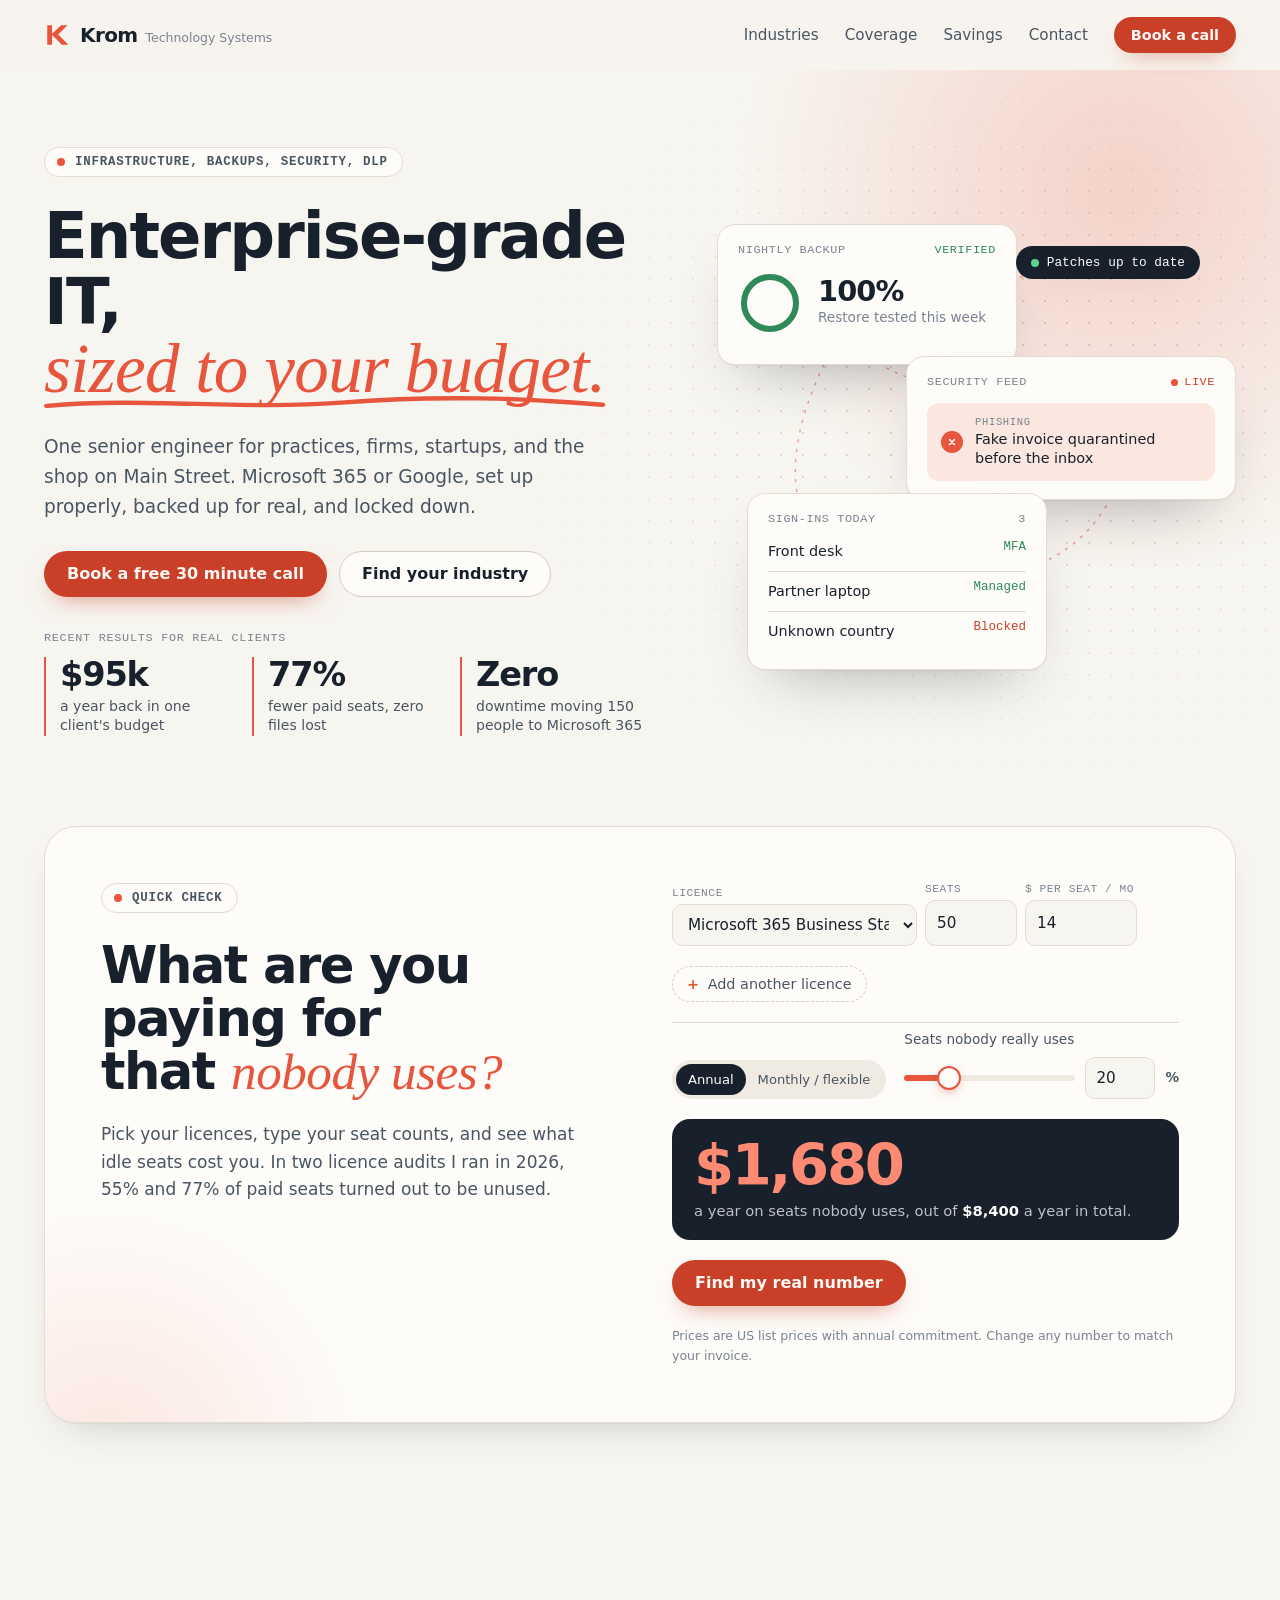
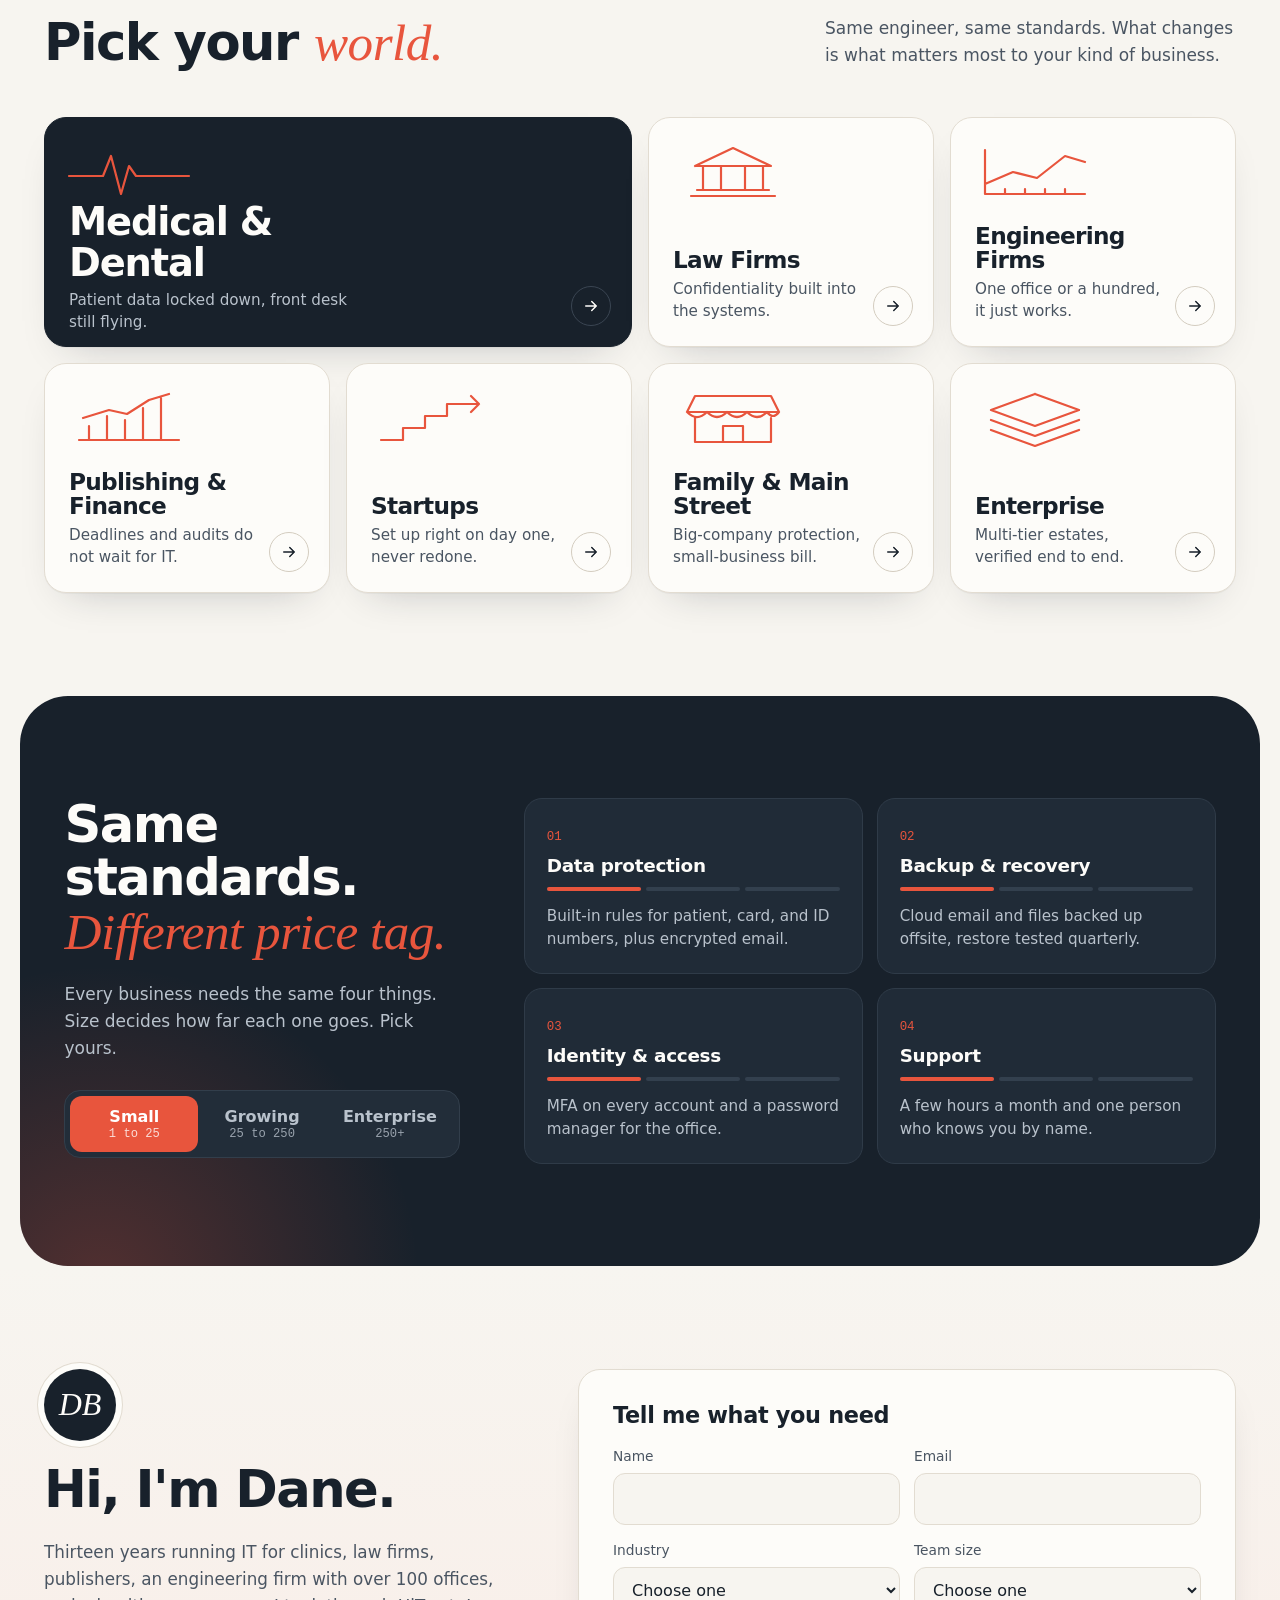
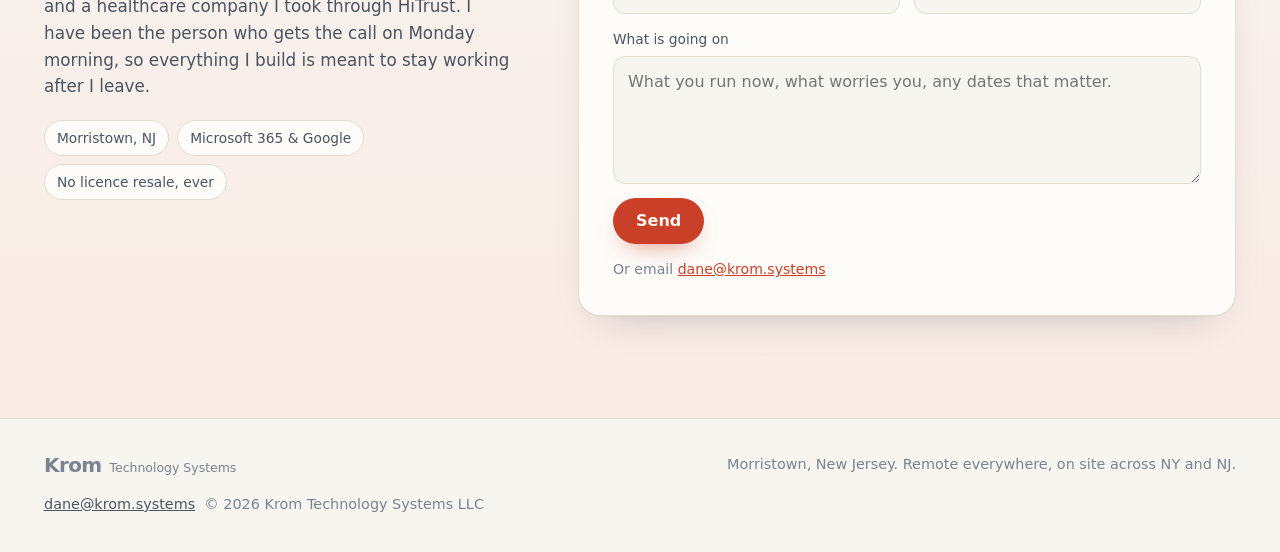
==== index.html @ db83d2c5 "Hero cards rotate through more examples: patching, MFA, licence savings, devices, renewals, people c" ====
<!doctype html>
<html lang="en" class="no-js">
<head>
<meta charset="utf-8">
<meta name="viewport" content="width=device-width, initial-scale=1">
<title>Krom Technology Systems | Enterprise-grade IT, sized to your budget</title>
<meta name="description" content="Infrastructure, backups, security, and data loss prevention on Microsoft 365 and Google Workspace for medical and dental practices, law firms, engineering firms, startups, and growing businesses.">
<meta name="theme-color" content="#F7F5F0">
<meta http-equiv="Content-Security-Policy" content="default-src 'self'; script-src 'self'; style-src 'self' 'unsafe-inline' https://fonts.googleapis.com; font-src https://fonts.gstatic.com; img-src 'self' data:; connect-src https://formspree.io; form-action https://formspree.io; base-uri 'self'; object-src 'none'">
<meta name="referrer" content="strict-origin-when-cross-origin">
<link rel="icon" href="assets/favicon.svg" type="image/svg+xml">
<link rel="preconnect" href="https://fonts.googleapis.com">
<link rel="preconnect" href="https://fonts.gstatic.com" crossorigin>
<link href="https://fonts.googleapis.com/css2?family=Bricolage+Grotesque:opsz,wght@12..96,500;12..96,600;12..96,700;12..96,800&family=Instrument+Serif:ital@1&family=IBM+Plex+Sans:wght@400;500;600&family=IBM+Plex+Mono:wght@400;500&display=swap" rel="stylesheet">
<link rel="stylesheet" href="styles.css">
</head>
<body>
<div class="progress" aria-hidden="true"></div>
<a class="skip" href="#main">Skip to content</a>
<header class="nav">
  <div class="wrap nav-row">
    <a class="brand" href="index.html" aria-label="Krom Technology Systems, home">
      <svg class="brand-mark" viewBox="0 0 32 32" aria-hidden="true"><path d="M4 4h6v10.5L21 4h8L17.5 15.5 30 28h-8L10 16v12H4z"/></svg>
      <span class="brand-name">Krom<span class="brand-sub">Technology Systems</span></span>
    </a>
    <nav class="nav-links" aria-label="Main">
      <a href="index.html#industries">Industries</a>
      <a href="index.html#coverage">Coverage</a>
      <a href="index.html#savings">Savings</a>
      <a href="index.html#contact">Contact</a>
      <a class="btn btn-primary btn-small" href="https://calendly.com/krom-systems/30min" target="_blank" rel="noopener">Book a call</a>
    </nav>
  </div>
</header>
<main id="main">

<section class="hero">
  <div class="wrap hero-grid">
    <div class="hero-copy">
      <p class="eyebrow"><span class="dot"></span>Infrastructure, backups, security, DLP</p>
      <h1><span class="sr">Enterprise-grade IT, sized to your budget.</span><span aria-hidden="true">Enterprise&#8209;grade IT, <span class="accent">sized to your <span class="rotator">budget.</span><svg class="squiggle" viewBox="0 0 340 14" preserveAspectRatio="none" aria-hidden="true"><path d="M2 10 C 60 2, 120 14, 180 7 S 290 3, 338 9" pathLength="1"/></svg></span></span></h1>
      <p class="lede">One senior engineer for practices, firms, startups, and the shop on Main Street. Microsoft 365 or Google, set up properly, backed up for real, and locked down.</p>
      <div class="hero-actions">
        <a class="btn btn-primary" href="https://calendly.com/krom-systems/30min" target="_blank" rel="noopener">Book a free 30 minute call</a>
        <a class="btn btn-ghost" href="#industries">Find your industry</a>
      </div>
      <p class="trust-label">Recent results for real clients</p>
      <ul class="trust">
        <li><b data-count="95" data-prefix="$" data-suffix="k">$95k</b> a year back in one client's budget</li>
        <li><b data-count="77" data-suffix="%">77%</b> fewer paid seats, zero files lost</li>
        <li><b>Zero</b> downtime moving 150 people to Microsoft 365</li>
      </ul>
    </div>

    <div class="stage" aria-label="Example of what Krom watches for a client">
      <svg class="wires" viewBox="0 0 560 470" preserveAspectRatio="none" aria-hidden="true">
        <path d="M150 140 C 220 200, 300 170, 400 230"/>
        <path d="M420 300 C 380 360, 330 360, 250 400"/>
        <path d="M260 90 C 330 60, 380 70, 450 70"/>
        <path d="M120 150 C 60 260, 80 330, 150 380"/>
      </svg>
      <div class="layer" style="--z:1.2"><div class="hcard hc-backup" data-cycle><div class="face is-on"><div class="hc-head"><span>Nightly backup</span><span class="ok">Verified</span></div>
          <div class="ring-row"><svg class="ring ring-ok" viewBox="0 0 64 64" aria-hidden="true"><circle cx="32" cy="32" r="26" class="ring-bg"/><circle cx="32" cy="32" r="26" class="ring-fg" pathLength="100"/></svg>
          <div><b class="ring-n">100%</b><span>Restore tested this week</span></div></div></div><div class="face"><div class="hc-head"><span>Laptops patched</span><span class="ok">Done</span></div>
          <div class="ring-row"><svg class="ring ring-ok" viewBox="0 0 64 64" aria-hidden="true"><circle cx="32" cy="32" r="26" class="ring-bg"/><circle cx="32" cy="32" r="26" class="ring-fg" pathLength="100"/></svg>
          <div><b class="ring-n">48/48</b><span>Updated overnight, not during clinic hours</span></div></div></div><div class="face"><div class="hc-head"><span>MFA coverage</span><span class="ok">Enforced</span></div>
          <div class="ring-row"><svg class="ring ring-ok" viewBox="0 0 64 64" aria-hidden="true"><circle cx="32" cy="32" r="26" class="ring-bg"/><circle cx="32" cy="32" r="26" class="ring-fg" pathLength="100"/></svg>
          <div><b class="ring-n">100%</b><span>Every account, the owner's too</span></div></div></div><div class="face"><div class="hc-head"><span>Licence review</span><span class="bad">Saved</span></div>
          <div class="ring-row"><svg class="ring ring-coral" viewBox="0 0 64 64" aria-hidden="true"><circle cx="32" cy="32" r="26" class="ring-bg"/><circle cx="32" cy="32" r="26" class="ring-fg" pathLength="100"/></svg>
          <div><b class="ring-n">$4,320</b><span>A year in idle seats cancelled</span></div></div></div></div></div>

      <div class="layer" style="--z:2"><div class="hcard hc-dlp">
        <div class="hc-head"><span>Security feed</span><span class="live"><i></i>Live</span></div>
        <ul class="dlp-feed" aria-live="off"><li class="blk"><span><small class="tag">DLP</small>Patient chart held from personal Gmail</span></li><li class="blk"><span><small class="tag">Phishing</small>Fake invoice quarantined before the inbox</span></li><li class="fix"><span><small class="tag">Device</small>Lost laptop wiped remotely</span></li><li class="fix"><span><small class="tag">Access</small>Leaver locked out at 5:01 pm</span></li><li class="blk"><span><small class="tag">Email</small>Spoofed mail from your domain rejected</span></li><li class="fix"><span><small class="tag">Backup</small>Ransomware-hit folder restored in 4 min</span></li><li class="blk"><span><small class="tag">DLP</small>Card number stopped in a Teams chat</span></li></ul>
      </div></div>

      <div class="layer" style="--z:.8"><div class="hcard hc-sign" data-cycle><div class="face is-on"><div class="hc-head"><span>Sign-ins today</span><span>3</span></div>
          <ul class="sign-list"><li><span>Front desk</span><em class="ok">MFA</em></li><li><span>Partner laptop</span><em class="ok">Managed</em></li><li><span>Unknown country</span><em class="bad">Blocked</em></li></ul></div><div class="face"><div class="hc-head"><span>Devices</span><span>24</span></div>
          <ul class="sign-list"><li><span>Reception PC</span><em class="ok">Encrypted</em></li><li><span>Exam room iPad</span><em class="ok">Managed</em></li><li><span>Old file server</span><em class="ok">Retired</em></li></ul></div><div class="face"><div class="hc-head"><span>Expiring soon</span><span>3</span></div>
          <ul class="sign-list"><li><span>Website certificate</span><em class="ok">Renewed</em></li><li><span>Domain name</span><em class="ok">Auto-renew</em></li><li><span>Firewall licence</span><em class="bad">30 days</em></li></ul></div><div class="face"><div class="hc-head"><span>People changes</span><span>3</span></div>
          <ul class="sign-list"><li><span>New hire, Monday</span><em class="ok">Ready</em></li><li><span>Leaver, today</span><em class="ok">Removed</em></li><li><span>Shared inbox</span><em class="ok">Owner set</em></li></ul></div></div></div>

      <div class="layer" style="--z:2.4"><div class="pill-stack" data-cycle><div class="face is-on"><span class="pill"><i></i>Patches up to date</span></div><div class="face"><span class="pill"><i></i>Certificate valid, 364 days</span></div><div class="face"><span class="pill"><i></i>Backups offsite</span></div><div class="face"><span class="pill"><i></i>Spam filter tuned</span></div></div></div>
    </div>
  </div>
</section>

<section class="section-tight" id="savings">
  <div class="wrap">
    <div class="calc" data-reveal>
      <div class="calc-copy">
        <p class="eyebrow"><span class="dot"></span>Quick check</p>
        <h2>What are you paying for that <span class="accent">nobody uses?</span></h2>
        <p>Pick your licences, type your seat counts, and see what idle seats cost you. In two licence audits I ran in 2026, 55% and 77% of paid seats turned out to be unused.</p>
      </div>
      <form class="calc-ui" novalidate>
        <div class="calc-rows">
          <div class="calc-row">
            <label class="cr-plan"><span>Licence</span><select name="plan"><optgroup label="Google Workspace"><option value="gws-starter" data-price="7">Google Workspace Business Starter</option><option value="gws-standard" data-price="14">Google Workspace Business Standard</option><option value="gws-plus" data-price="22">Google Workspace Business Plus</option><option value="gws-ent" data-price="0">Google Workspace Enterprise (enter your price)</option></optgroup><optgroup label="Microsoft 365"><option value="m365-basic" data-price="7">Microsoft 365 Business Basic</option><option value="m365-standard" data-price="14" selected>Microsoft 365 Business Standard</option><option value="m365-premium" data-price="22">Microsoft 365 Business Premium</option><option value="o365-e3" data-price="26">Office 365 E3</option><option value="m365-e3" data-price="39">Microsoft 365 E3</option><option value="m365-e5" data-price="60">Microsoft 365 E5</option></optgroup><optgroup label="Add-ons"><option value="copilot" data-price="30">Microsoft 365 Copilot</option><option value="pbi-pro" data-price="14">Power BI Pro</option><option value="pbi-ppu" data-price="24">Power BI Premium Per User</option></optgroup><optgroup label="Other"><option value="other" data-price="0">Something else (enter your price)</option></optgroup></select></label>
            <label class="cr-seats"><span>Seats</span><input type="number" name="seats" inputmode="numeric" min="1" max="100000" step="1" value="50"></label>
            <label class="cr-price"><span>$ per seat / mo</span><input type="number" name="price" inputmode="decimal" min="0" max="1000" step="0.01" value="14"></label>
            <button type="button" class="cr-del" aria-label="Remove this licence"><svg viewBox="0 0 24 24" aria-hidden="true"><path d="M6 6l12 12M18 6L6 18"/></svg></button>
          </div>
        </div>
        <template id="calc-row-tpl"><div class="calc-row">
            <label class="cr-plan"><span>Licence</span><select name="plan"><optgroup label="Google Workspace"><option value="gws-starter" data-price="7">Google Workspace Business Starter</option><option value="gws-standard" data-price="14" selected>Google Workspace Business Standard</option><option value="gws-plus" data-price="22">Google Workspace Business Plus</option><option value="gws-ent" data-price="0">Google Workspace Enterprise (enter your price)</option></optgroup><optgroup label="Microsoft 365"><option value="m365-basic" data-price="7">Microsoft 365 Business Basic</option><option value="m365-standard" data-price="14">Microsoft 365 Business Standard</option><option value="m365-premium" data-price="22">Microsoft 365 Business Premium</option><option value="o365-e3" data-price="26">Office 365 E3</option><option value="m365-e3" data-price="39">Microsoft 365 E3</option><option value="m365-e5" data-price="60">Microsoft 365 E5</option></optgroup><optgroup label="Add-ons"><option value="copilot" data-price="30">Microsoft 365 Copilot</option><option value="pbi-pro" data-price="14">Power BI Pro</option><option value="pbi-ppu" data-price="24">Power BI Premium Per User</option></optgroup><optgroup label="Other"><option value="other" data-price="0">Something else (enter your price)</option></optgroup></select></label>
            <label class="cr-seats"><span>Seats</span><input type="number" name="seats" inputmode="numeric" min="1" max="100000" step="1" value="25"></label>
            <label class="cr-price"><span>$ per seat / mo</span><input type="number" name="price" inputmode="decimal" min="0" max="1000" step="0.01" value="14"></label>
            <button type="button" class="cr-del" aria-label="Remove this licence"><svg viewBox="0 0 24 24" aria-hidden="true"><path d="M6 6l12 12M18 6L6 18"/></svg></button>
          </div></template>
        <button type="button" class="calc-add"><span aria-hidden="true">+</span> Add another licence</button>
        <div class="calc-opts">
          <div class="seg" role="group" aria-label="Billing">
            <button type="button" aria-pressed="true" data-bill="1">Annual</button>
            <button type="button" aria-pressed="false" data-bill="1.2">Monthly / flexible</button>
          </div>
          <label class="calc-unused"><span>Seats nobody really uses</span>
            <span class="unused-ctl"><input type="range" name="unused" min="0" max="90" step="1" value="20" aria-label="Unused percent, slider"><input type="number" name="unused-n" min="0" max="90" step="1" value="20" aria-label="Unused percent"><b>%</b></span>
          </label>
        </div>
        <div class="calc-out" aria-live="polite">
          <span class="calc-n">$1,680</span>
          <span class="calc-l">a year on seats nobody uses, out of <b class="calc-total">$8,400</b> a year in total.</span>
        </div>
        <a class="btn btn-primary" href="#contact">Find my real number</a>
        <p class="calc-fine">Prices are US list prices with annual commitment. Change any number to match your invoice.</p>
      </form>
    </div>
  </div>
</section>

<section class="section" id="industries">
  <div class="wrap">
    <div class="section-head split" data-reveal>
      <h2>Pick your <span class="accent">world.</span></h2>
      <p>Same engineer, same standards. What changes is what matters most to your kind of business.</p>
    </div>
    <div class="bento">
      <a class="tile tile-wide" href="medical.html" style="view-transition-name: sector-medical" data-reveal>
        <svg class="motif" viewBox="0 0 120 60" aria-hidden="true"><path d="M0 34 H34 L42 14 L52 52 L60 24 L67 34 H120" pathLength="1"/></svg>
        <span class="tile-text">
          <span class="tile-name">Medical & Dental</span>
          <span class="tile-hook">Patient data locked down, front desk still flying.</span>
        </span>
        <span class="tile-go" aria-hidden="true"><svg viewBox="0 0 24 24"><path d="M5 12h14M13 6l6 6-6 6"/></svg></span>
      </a>
      <a class="tile" href="law.html" style="view-transition-name: sector-law" data-reveal>
        <svg class="motif" viewBox="0 0 120 60" aria-hidden="true"><path d="M18 54 H102 M24 48 H96 M30 48 V24 M48 48 V24 M72 48 V24 M90 48 V24 M22 24 H98 L60 6 Z" pathLength="1"/></svg>
        <span class="tile-text">
          <span class="tile-name">Law Firms</span>
          <span class="tile-hook">Confidentiality built into the systems.</span>
        </span>
        <span class="tile-go" aria-hidden="true"><svg viewBox="0 0 24 24"><path d="M5 12h14M13 6l6 6-6 6"/></svg></span>
      </a>
      <a class="tile" href="engineering.html" style="view-transition-name: sector-engineering" data-reveal>
        <svg class="motif" viewBox="0 0 120 60" aria-hidden="true"><path d="M10 52 H110 M10 52 V8 M10 42 L38 30 L62 36 L90 14 L110 20 M30 52 V47 M50 52 V47 M70 52 V47 M90 52 V47" pathLength="1"/></svg>
        <span class="tile-text">
          <span class="tile-name">Engineering Firms</span>
          <span class="tile-hook">One office or a hundred, it just works.</span>
        </span>
        <span class="tile-go" aria-hidden="true"><svg viewBox="0 0 24 24"><path d="M5 12h14M13 6l6 6-6 6"/></svg></span>
      </a>
      <a class="tile" href="finance.html" style="view-transition-name: sector-finance" data-reveal>
        <svg class="motif" viewBox="0 0 120 60" aria-hidden="true"><path d="M10 52 H110 M20 52 V38 M38 52 V28 M56 52 V32 M74 52 V20 M92 52 V10 M14 30 L40 22 L58 26 L80 12 L100 6" pathLength="1"/></svg>
        <span class="tile-text">
          <span class="tile-name">Publishing & Finance</span>
          <span class="tile-hook">Deadlines and audits do not wait for IT.</span>
        </span>
        <span class="tile-go" aria-hidden="true"><svg viewBox="0 0 24 24"><path d="M5 12h14M13 6l6 6-6 6"/></svg></span>
      </a>
      <a class="tile" href="startups.html" style="view-transition-name: sector-startups" data-reveal>
        <svg class="motif" viewBox="0 0 120 60" aria-hidden="true"><path d="M10 52 H32 V40 H54 V28 H76 V16 H108 M100 8 L108 16 L100 24" pathLength="1"/></svg>
        <span class="tile-text">
          <span class="tile-name">Startups</span>
          <span class="tile-hook">Set up right on day one, never redone.</span>
        </span>
        <span class="tile-go" aria-hidden="true"><svg viewBox="0 0 24 24"><path d="M5 12h14M13 6l6 6-6 6"/></svg></span>
      </a>
      <a class="tile" href="small-business.html" style="view-transition-name: sector-small-business" data-reveal>
        <svg class="motif" viewBox="0 0 120 60" aria-hidden="true"><path d="M14 24 H106 L98 8 H22 Z M14 24 Q24 34 34 24 Q44 34 54 24 Q64 34 74 24 Q84 34 94 24 Q100 32 106 24 M22 30 V54 H98 V30 M50 54 V38 H70 V54" pathLength="1"/></svg>
        <span class="tile-text">
          <span class="tile-name">Family & Main Street</span>
          <span class="tile-hook">Big-company protection, small-business bill.</span>
        </span>
        <span class="tile-go" aria-hidden="true"><svg viewBox="0 0 24 24"><path d="M5 12h14M13 6l6 6-6 6"/></svg></span>
      </a>
      <a class="tile" href="enterprise.html" style="view-transition-name: sector-enterprise" data-reveal>
        <svg class="motif" viewBox="0 0 120 60" aria-hidden="true"><path d="M60 6 L104 22 L60 38 L16 22 Z M16 32 L60 48 L104 32 M16 42 L60 58 L104 42" pathLength="1"/></svg>
        <span class="tile-text">
          <span class="tile-name">Enterprise</span>
          <span class="tile-hook">Multi-tier estates, verified end to end.</span>
        </span>
        <span class="tile-go" aria-hidden="true"><svg viewBox="0 0 24 24"><path d="M5 12h14M13 6l6 6-6 6"/></svg></span>
      </a>
    </div>
  </div>
</section>

<section class="section band" id="coverage">
  <div class="wrap coverage">
    <div class="coverage-head" data-reveal>
      <h2>Same standards.<br><span class="accent">Different price tag.</span></h2>
      <p>Every business needs the same four things. Size decides how far each one goes. Pick yours.</p>
      <div class="sizer" role="group" aria-label="Business size">
        <button type="button" aria-pressed="true" data-tier="small">Small<span>1 to 25</span></button>
        <button type="button" aria-pressed="false" data-tier="growing">Growing<span>25 to 250</span></button>
        <button type="button" aria-pressed="false" data-tier="enterprise">Enterprise<span>250+</span></button>
      </div>
    </div>
    <div class="pillars" data-show="small" data-reveal>
        <article class="pillar" style="--d:0ms">
          <span class="pillar-n">01</span>
          <h3>Data protection</h3>
          <span class="meter" aria-hidden="true"><i></i><i></i><i></i></span>
          <p data-t="small">Built-in rules for patient, card, and ID numbers, plus encrypted email.</p><p data-t="growing">Protection across email, files, and chat, with retention and legal hold.</p><p data-t="enterprise">HIPAA, HiTrust, and SOC 2 controls mapped to real settings, evidence per audit.</p>
        </article>
        <article class="pillar" style="--d:80ms">
          <span class="pillar-n">02</span>
          <h3>Backup & recovery</h3>
          <span class="meter" aria-hidden="true"><i></i><i></i><i></i></span>
          <p data-t="small">Cloud email and files backed up offsite, restore tested quarterly.</p><p data-t="growing">Daily, ransomware-proof backups for servers and cloud, tested twice a year.</p><p data-t="enterprise">Recovery targets per system, cross-region copies, signed DR exercises.</p>
        </article>
        <article class="pillar" style="--d:160ms">
          <span class="pillar-n">03</span>
          <h3>Identity & access</h3>
          <span class="meter" aria-hidden="true"><i></i><i></i><i></i></span>
          <p data-t="small">MFA on every account and a password manager for the office.</p><p data-t="growing">Trusted-device sign-in, managed laptops, leavers locked out same day.</p><p data-t="enterprise">Zero Trust design, privileged access, single sign-on across every app.</p>
        </article>
        <article class="pillar" style="--d:240ms">
          <span class="pillar-n">04</span>
          <h3>Support</h3>
          <span class="meter" aria-hidden="true"><i></i><i></i><i></i></span>
          <p data-t="small">A few hours a month and one person who knows you by name.</p><p data-t="growing">Monitoring, patching, onboarding, and offboarding on a retainer.</p><p data-t="enterprise">Projects per workstream and a fractional IT lead in between.</p>
        </article>
    </div>
  </div>
</section>

<section class="section band-soft" id="contact">
  <div class="wrap contact">
    <div class="about" data-reveal>
      <span class="mono">DB</span>
      <h2>Hi, I'm Dane.</h2>
      <p>Thirteen years running IT for clinics, law firms, publishers, an engineering firm with over 100 offices, and a healthcare company I took through HiTrust. I have been the person who gets the call on Monday morning, so everything I build is meant to stay working after I leave.</p>
      <ul class="facts">
        <li>Morristown, NJ</li><li>Microsoft 365 &amp; Google</li><li>No licence resale, ever</li>
      </ul>
    </div>
    <form class="form" action="https://formspree.io/f/YOUR_FORM_ID" method="POST" novalidate data-reveal>
      <h3>Tell me what you need</h3>
      <div class="field-row">
        <label>Name<input type="text" name="name" autocomplete="name" maxlength="100" required></label>
        <label>Email<input type="email" name="email" autocomplete="email" maxlength="254" required></label>
      </div>
      <div class="field-row">
        <label>Industry
          <select name="industry" required><option value="" selected disabled>Choose one</option><option value="medical">Medical & Dental</option><option value="law">Law Firms</option><option value="engineering">Engineering Firms</option><option value="finance">Publishing & Finance</option><option value="startups">Startups</option><option value="small-business">Family & Main Street</option><option value="enterprise">Enterprise</option><option value="other">Something else</option></select>
        </label>
        <label>Team size
          <select name="size" required><option value="" selected disabled>Choose one</option><option>1 to 10</option><option>10 to 50</option><option>50 to 250</option><option>250 to 1,000</option><option>1,000+</option></select>
        </label>
      </div>
      <label>What is going on<textarea name="message" rows="4" maxlength="2000" placeholder="What you run now, what worries you, any dates that matter."></textarea></label>
      <input type="text" name="_gotcha" class="hp" tabindex="-1" autocomplete="off" aria-hidden="true">
      <div class="form-actions">
        <button class="btn btn-primary" type="submit">Send</button>
        <p class="form-status" role="status" aria-live="polite"></p>
      </div>
      <p class="form-alt">Or email <a class="js-mail" data-u="dane" data-d="krom.systems" href="#contact">dane [at] krom.systems</a></p>
    </form>
  </div>
</section>
</main>
<footer class="footer">
  <div class="wrap footer-row">
    <span class="brand-name">Krom<span class="brand-sub">Technology Systems</span></span>
    <p>Morristown, New Jersey. Remote everywhere, on site across NY and NJ.</p>
    <p><a class="js-mail" data-u="dane" data-d="krom.systems" href="#contact">dane [at] krom.systems</a> &nbsp;&copy; <span data-year>2026</span> Krom Technology Systems LLC</p>
  </div>
</footer>
<script src="main.js"></script>
</body>
</html>
---- styles.css ----
/* Krom Technology Systems, Ink + Signal coral */

:root {
  --bg: #f7f5f0;
  --paper: #fdfcf9;
  --bg-3: #efebe3;
  --line: #e2dcd1;
  --line-2: #d3ccbf;
  --ink: #18212b;
  --ink-2: #4a5562;
  --ink-3: #7a8390;
  --coral: #e8553d;
  --coral-d: #c93f27;
  --blush: #fbe6e0;
  --ok: #2e8a57;

  --display: "Bricolage Grotesque", "Avenir Next", system-ui, sans-serif;
  --serif: "Instrument Serif", Georgia, serif;
  --body: "IBM Plex Sans", "Helvetica Neue", system-ui, sans-serif;
  --mono: "IBM Plex Mono", ui-monospace, Menlo, monospace;

  --wrap: 1200px;
  --gutter: clamp(20px, 4vw, 44px);
  --r: 22px;
  --ease: cubic-bezier(.16, 1, .3, 1);
  --shadow: 0 1px 0 rgba(24,33,43,.04), 0 18px 40px -24px rgba(24,33,43,.28);
  color-scheme: light;
}

/* Native page-to-page morph: tile grows into the sector page */
@media (prefers-reduced-motion: no-preference) {
  @view-transition { navigation: auto; }
  ::view-transition-group(*) { animation-duration: .55s; animation-timing-function: var(--ease); }
}

*, *::before, *::after { box-sizing: border-box; }
html { scroll-behavior: smooth; -webkit-text-size-adjust: 100%; }
body {
  margin: 0; background: var(--bg); color: var(--ink);
  font: 400 17px/1.6 var(--body);
  -webkit-font-smoothing: antialiased;
}
h1, h2, h3 { font-family: var(--display); font-weight: 700; line-height: 1.04; letter-spacing: -.03em; margin: 0 0 .45em; text-wrap: balance; }
h1 { font-size: clamp(2.5rem, 5vw, 4.1rem); font-weight: 800; }
h2 { font-size: clamp(2rem, 4vw, 3.2rem); }
h3 { font-size: 1.2rem; letter-spacing: -.015em; }
p { margin: 0 0 1em; }
a { color: var(--coral-d); }
ul, ol { list-style: none; margin: 0; padding: 0; }
svg { display: block; }
:focus-visible { outline: 2px solid var(--coral); outline-offset: 3px; border-radius: 4px; }
.skip { position: absolute; left: 12px; top: -60px; background: var(--ink); color: var(--paper); padding: 8px 14px; border-radius: 8px; z-index: 100; }
.skip:focus { top: 12px; }
.wrap { width: min(var(--wrap), 100% - 2 * var(--gutter)); margin-inline: auto; }
.accent { font-family: var(--serif); font-style: italic; font-weight: 400; letter-spacing: -.01em; color: var(--coral); }

/* Buttons */
.btn {
  display: inline-flex; align-items: center; justify-content: center; gap: 8px;
  padding: 14px 22px; border-radius: 999px; border: 1.5px solid transparent;
  font: 600 1rem/1 var(--body); text-decoration: none; cursor: pointer;
  transition: transform .25s var(--ease), background-color .2s, border-color .2s, box-shadow .25s var(--ease);
}
.btn:hover { transform: translateY(-2px); }
.btn-primary { background: var(--coral-d); color: #fff8f5; box-shadow: 0 10px 24px -12px rgba(201,63,39,.7); }
.btn-primary:hover { background: var(--coral); box-shadow: 0 14px 28px -12px rgba(232,85,61,.75); }
.btn-ghost { color: var(--ink); border-color: var(--line-2); background: var(--paper); }
.btn-ghost:hover { border-color: var(--ink); }
.btn-small { padding: 10px 16px; font-size: .9rem; }

/* Progress bar */
.progress { position: fixed; inset: 0 0 auto; height: 3px; background: var(--coral); transform: scaleX(0); transform-origin: 0 50%; z-index: 60; pointer-events: none; }
@supports (animation-timeline: scroll()) {
  @media (prefers-reduced-motion: no-preference) { .progress { animation: grow-x linear both; animation-timeline: scroll(root); } }
}
@keyframes grow-x { to { transform: scaleX(1); } }

/* Nav */
.nav { position: sticky; top: 0; z-index: 50; background: color-mix(in srgb, var(--bg) 82%, transparent); backdrop-filter: blur(14px) saturate(1.4); -webkit-backdrop-filter: blur(14px) saturate(1.4); transition: box-shadow .3s var(--ease); }
.nav.is-scrolled { box-shadow: 0 1px 0 var(--line), 0 12px 30px -24px rgba(24,33,43,.4); }
.nav-row { display: flex; align-items: center; justify-content: space-between; height: 70px; }
.brand { display: inline-flex; align-items: center; gap: 10px; color: var(--ink); text-decoration: none; }
.brand-mark { width: 26px; height: 26px; fill: var(--coral); transition: transform .5s var(--ease); }
.brand:hover .brand-mark { transform: rotate(-12deg) scale(1.08); }
.brand-name { font: 800 1.25rem var(--display); letter-spacing: -.03em; display: inline-flex; align-items: baseline; gap: 8px; }
.brand-sub { font: 500 .78rem var(--body); letter-spacing: 0; color: var(--ink-3); }
.nav-links { display: flex; align-items: center; gap: 26px; }
.nav-links > a:not(.btn) { color: var(--ink-2); font-weight: 500; font-size: .95rem; text-decoration: none; position: relative; }
.nav-links > a:not(.btn)::after { content: ""; position: absolute; left: 0; right: 0; bottom: -4px; height: 2px; background: var(--coral); transform: scaleX(0); transform-origin: right; transition: transform .35s var(--ease); }
.nav-links > a:not(.btn):hover { color: var(--ink); }
.nav-links > a:not(.btn):hover::after { transform: scaleX(1); transform-origin: left; }

/* Hero */
.hero { position: relative; overflow: hidden; padding: clamp(40px, 6vw, 80px) 0 clamp(56px, 7vw, 96px); }
.hero::before {
  content: ""; position: absolute; inset: 0; pointer-events: none;
  background-image: radial-gradient(var(--line-2) 1px, transparent 1.3px); background-size: 22px 22px;
  mask-image: radial-gradient(ellipse 55% 70% at 78% 45%, #000 10%, transparent 70%);
  -webkit-mask-image: radial-gradient(ellipse 55% 70% at 78% 45%, #000 10%, transparent 70%);
}
.hero::after {
  content: ""; position: absolute; pointer-events: none; width: 760px; aspect-ratio: 1; right: -220px; top: -260px;
  background: radial-gradient(closest-side, color-mix(in srgb, var(--coral) 22%, transparent), transparent);
  animation: drift 20s ease-in-out infinite alternate;
}
@keyframes drift { to { transform: translate(-90px, 120px) scale(1.15); } }
.hero-grid { position: relative; z-index: 1; display: grid; grid-template-columns: minmax(0, 1.08fr) minmax(0, .92fr); gap: clamp(32px, 5vw, 72px); align-items: center; }
.eyebrow { display: inline-flex; align-items: center; gap: 10px; font: 600 .78rem var(--mono); letter-spacing: .06em; text-transform: uppercase; color: var(--ink-2); background: var(--paper); border: 1px solid var(--line); padding: 7px 14px 7px 12px; border-radius: 999px; margin-bottom: 26px; }
.dot { width: 8px; height: 8px; border-radius: 50%; background: var(--coral); box-shadow: 0 0 0 0 rgba(232,85,61,.5); animation: ping 2.4s var(--ease) infinite; }
@keyframes ping { 70% { box-shadow: 0 0 0 9px rgba(232,85,61,0); } 100% { box-shadow: 0 0 0 0 rgba(232,85,61,0); } }
.hero h1 .accent { position: relative; display: inline-block; font-size: 1.08em; line-height: .95; }
.squiggle { position: absolute; left: 0; right: 0; bottom: -.12em; width: 100%; height: .22em; overflow: visible; }
.squiggle path { fill: none; stroke: var(--coral); stroke-width: 4; stroke-linecap: round; stroke-dasharray: 1; stroke-dashoffset: 1; animation: draw 1.1s .8s var(--ease) forwards; }
@keyframes draw { to { stroke-dashoffset: 0; } }
.lede { font-size: clamp(1.08rem, 1.45vw, 1.28rem); color: var(--ink-2); max-width: 46ch; }
.hero-actions { display: flex; flex-wrap: wrap; gap: 12px; margin: 30px 0 34px; }
.trust-label { font: 500 .74rem var(--mono); letter-spacing: .06em; text-transform: uppercase; color: var(--ink-3); margin: 0 0 12px; }
.trust { display: grid; grid-template-columns: repeat(3, minmax(0, 1fr)); gap: 24px; max-width: 600px; color: var(--ink-2); font-size: .88rem; line-height: 1.4; }
.trust li { border-left: 2px solid var(--coral); padding-left: 14px; }
.trust b { display: block; font: 800 2.1rem/1.05 var(--display); letter-spacing: -.035em; color: var(--ink); font-variant-numeric: tabular-nums; margin-bottom: 4px; }
@media (max-width: 560px) { .trust { grid-template-columns: 1fr; gap: 14px; } .trust b { font-size: 1.8rem; } }

@media (prefers-reduced-motion: no-preference) {
  .hero-copy > * { animation: rise .9s var(--ease) both; }
  .hero-copy > :nth-child(2) { animation-delay: .07s; }
  .hero-copy > :nth-child(3) { animation-delay: .16s; }
  .hero-copy > :nth-child(4) { animation-delay: .24s; }
  .hero-copy > :nth-child(5) { animation-delay: .32s; }
}
@keyframes rise { from { opacity: 0; transform: translateY(20px); } }

/* Hero stage: floating status cards with parallax */
.stage { position: relative; height: 470px; --px: 0; --py: 0; }
.layer { position: absolute; transform: translate3d(calc(var(--px) * var(--z) * 14px), calc(var(--py) * var(--z) * 14px), 0); transition: transform .6s var(--ease); }
.layer:nth-of-type(1) { left: 0; top: 18px; }
.layer:nth-of-type(2) { right: 0; top: 150px; }
.layer:nth-of-type(3) { left: 30px; bottom: 6px; }
.layer:nth-of-type(4) { right: 36px; top: 40px; }
.hcard {
  width: 300px; background: var(--paper); border: 1px solid var(--line); border-radius: 18px; padding: 18px 20px;
  box-shadow: 0 1px 0 rgba(24,33,43,.04), 0 30px 60px -30px rgba(24,33,43,.35);
  font-size: .9rem;
}
.hc-dlp { width: 330px; }
.hc-head { display: flex; justify-content: space-between; align-items: center; font: 500 .74rem var(--mono); text-transform: uppercase; letter-spacing: .05em; color: var(--ink-3); margin-bottom: 14px; }
.ok { color: var(--ok); }
.bad { color: var(--coral-d); }
.live { display: inline-flex; align-items: center; gap: 6px; color: var(--coral-d); }
.live i { width: 7px; height: 7px; border-radius: 50%; background: var(--coral); animation: blink 1.4s ease-in-out infinite; }
@keyframes blink { 50% { opacity: .25; } }
.ring-row { display: flex; align-items: center; gap: 16px; }
.ring { width: 64px; height: 64px; transform: rotate(-90deg); }
.ring circle { fill: none; stroke-width: 6; }
.ring-bg { stroke: var(--bg-3); }
.ring-fg { stroke: var(--ok); stroke-linecap: round; stroke-dasharray: 100; stroke-dashoffset: 100; animation: fill-ring 2s .6s var(--ease) forwards; }
@keyframes fill-ring { to { stroke-dashoffset: 0; } }
.ring-n { display: block; font: 800 1.8rem/1 var(--display); letter-spacing: -.03em; font-variant-numeric: tabular-nums; }
.ring-row span { color: var(--ink-3); font-size: .85rem; }
.dlp-feed { position: relative; height: 72px; overflow: hidden; }
.dlp-feed li {
  position: absolute; inset: 0; display: flex; align-items: center; gap: 12px;
  padding: 12px 14px; border-radius: 12px; background: var(--blush); color: var(--ink); font-weight: 500;
  opacity: 0; transform: translateY(24px); transition: opacity .5s var(--ease), transform .6s var(--ease);
}
.dlp-feed li::before { content: ""; flex: none; width: 22px; height: 22px; border-radius: 50%; background: var(--coral) url("data:image/svg+xml,%3Csvg xmlns='http://www.w3.org/2000/svg' viewBox='0 0 24 24' fill='none' stroke='white' stroke-width='3' stroke-linecap='round'%3E%3Cpath d='M7 7l10 10M17 7L7 17'/%3E%3C/svg%3E") center/12px no-repeat; }
.dlp-feed li.is-on { opacity: 1; transform: none; }
.dlp-feed li.is-off { opacity: 0; transform: translateY(-24px); }
.no-js .dlp-feed li:first-child { opacity: 1; transform: none; }
.sign-list li { display: flex; justify-content: space-between; padding: 8px 0; border-top: 1px solid var(--line); }
.sign-list li:first-child { border-top: 0; padding-top: 0; }
.sign-list em { font: 500 .78rem var(--mono); font-style: normal; }
.pill { display: inline-flex; align-items: center; gap: 8px; background: var(--ink); color: var(--paper); padding: 9px 15px; border-radius: 999px; font: 500 .8rem var(--mono); box-shadow: 0 16px 30px -16px rgba(24,33,43,.6); }
.pill i { width: 8px; height: 8px; border-radius: 50%; background: #5fd38d; }
@media (prefers-reduced-motion: no-preference) {
  .hcard, .pill { animation: card-in 1s var(--ease) both, float 7s ease-in-out 1s infinite alternate; }
  .layer:nth-of-type(1) .hcard { animation-delay: .35s, 1.3s; }
  .layer:nth-of-type(2) .hcard { animation-delay: .5s, 1.5s; animation-duration: 1s, 8s; }
  .layer:nth-of-type(3) .hcard { animation-delay: .65s, 1.7s; animation-duration: 1s, 6.5s; }
  .layer:nth-of-type(4) .pill { animation-delay: .85s, 1.9s; animation-duration: 1s, 5.5s; }
  .sign-list li { animation: rise .6s var(--ease) both; }
  .sign-list li:nth-child(1) { animation-delay: 1.1s; }
  .sign-list li:nth-child(2) { animation-delay: 1.4s; }
  .sign-list li:nth-child(3) { animation-delay: 1.7s; }
}
@keyframes card-in { from { opacity: 0; transform: translateY(30px) scale(.96); } }
@keyframes float { to { transform: translateY(-10px); } }

/* Sections */
.section { padding: clamp(64px, 8vw, 110px) 0; }
.section-head { margin-bottom: clamp(30px, 4vw, 48px); }
.section-head.split { display: flex; justify-content: space-between; align-items: end; gap: 32px; flex-wrap: wrap; }
.section-head.split h2 { margin: 0; }
.section-head.split p { margin: 0; max-width: 38ch; color: var(--ink-2); }

/* Industry bento */
.bento { display: grid; grid-template-columns: repeat(4, minmax(0, 1fr)); grid-auto-rows: 230px; gap: 16px; }
.tile {
  position: relative; isolation: isolate; overflow: hidden;
  display: flex; flex-direction: column; justify-content: space-between;
  padding: 24px; border-radius: var(--r); background: var(--paper); border: 1px solid var(--line);
  color: var(--ink); text-decoration: none; box-shadow: var(--shadow);
  transition: transform .5s var(--ease), box-shadow .5s var(--ease), border-color .3s;
}
.tile::before {
  content: ""; position: absolute; inset: 0; z-index: -1; pointer-events: none;
  background: radial-gradient(360px circle at var(--mx, 70%) var(--my, 20%), var(--blush), transparent 70%);
  opacity: 0; transition: opacity .4s var(--ease);
}
.tile:hover { transform: translateY(-6px); border-color: color-mix(in srgb, var(--coral) 35%, var(--line)); box-shadow: 0 30px 50px -30px rgba(201,63,39,.45); }
.tile:hover::before { opacity: 1; }
.tile-wide { grid-column: span 2; background: var(--ink); color: var(--paper); border-color: var(--ink); }
.tile-wide::before { background: radial-gradient(420px circle at var(--mx, 70%) var(--my, 20%), rgba(232,85,61,.35), transparent 70%); }
.tile-wide .tile-hook { color: #b9c2cc; }
.tile-wide .tile-name { font-size: clamp(1.8rem, 3vw, 2.4rem); }
.tile-text { display: grid; gap: 6px; max-width: 30ch; }
.tile-name { font: 700 1.45rem/1.05 var(--display); letter-spacing: -.03em; }
.tile-hook { color: var(--ink-2); font-size: .95rem; line-height: 1.45; }
.tile-go { position: absolute; right: 20px; bottom: 20px; width: 40px; height: 40px; border-radius: 50%; display: grid; place-items: center; border: 1px solid var(--line-2); transition: background-color .3s, border-color .3s, transform .5s var(--ease); }
.tile-wide .tile-go { border-color: #3a4552; }
.tile-go svg { width: 18px; height: 18px; fill: none; stroke: currentColor; stroke-width: 2; stroke-linecap: round; stroke-linejoin: round; transition: transform .4s var(--ease); }
.tile:hover .tile-go { background: var(--coral); border-color: var(--coral); color: #fff; transform: rotate(-45deg); }
.tile .tile-text { padding-right: 44px; }
.motif { width: 120px; height: 60px; overflow: visible; }
.motif path { fill: none; stroke: var(--coral); stroke-width: 2.2; stroke-linecap: round; stroke-linejoin: round; stroke-dasharray: 1; stroke-dashoffset: 0; }
@media (prefers-reduced-motion: no-preference) {
  .tile[data-reveal]:not(.is-in) .motif path { stroke-dashoffset: 1; }
  .tile.is-in .motif path { transition: stroke-dashoffset 1.4s .25s var(--ease); }
  .tile:hover .motif path { animation: redraw 1.2s var(--ease); }
  .motif-big path { stroke-dashoffset: 1; animation: draw 1.6s .4s var(--ease) forwards; }
}
@keyframes redraw { 0% { stroke-dashoffset: 1; } 100% { stroke-dashoffset: 0; } }

/* Coverage band */
.band { background: var(--ink); color: var(--paper); position: relative; overflow: hidden; }
.band::before { content: ""; position: absolute; width: 640px; aspect-ratio: 1; left: -240px; bottom: -340px; background: radial-gradient(closest-side, rgba(232,85,61,.28), transparent); pointer-events: none; }
.coverage { position: relative; display: grid; grid-template-columns: minmax(0, 4fr) minmax(0, 7fr); gap: clamp(32px, 5vw, 72px); align-items: start; }
.coverage-head p { color: #b9c2cc; max-width: 36ch; }
.sizer { position: relative; display: grid; grid-template-columns: repeat(3, 1fr); padding: 5px; margin-top: 28px; border-radius: 16px; background: #222d39; border: 1px solid #323e4b; }
.sizer::before { content: ""; position: absolute; top: 5px; bottom: 5px; left: 5px; width: calc((100% - 10px) / 3); background: var(--coral); border-radius: 12px; transform: translateX(calc(var(--i, 0) * 100%)); transition: transform .55s var(--ease); }
.sizer button { position: relative; z-index: 1; border: 0; background: none; cursor: pointer; padding: 11px 6px; display: grid; gap: 1px; font: 700 1rem var(--display); color: #b9c2cc; transition: color .3s; }
.sizer button span { font: 400 .76rem var(--mono); opacity: .8; }
.sizer button[aria-pressed="true"] { color: #fff; }
.pillars { display: grid; grid-template-columns: repeat(2, minmax(0, 1fr)); gap: 14px; }
.pillar { background: #202b37; border: 1px solid #2f3b48; border-radius: 18px; padding: 22px; transition: border-color .3s, transform .4s var(--ease); }
.pillar:hover { border-color: #4a5868; transform: translateY(-3px); }
.pillar-n { font: 500 .78rem var(--mono); color: var(--coral); }
.pillar h3 { margin: 8px 0 12px; font-size: 1.15rem; }
.pillar p { color: #b9c2cc; font-size: .95rem; line-height: 1.5; margin: 0; }
.meter { display: flex; gap: 5px; margin-bottom: 14px; }
.meter i { flex: 1; height: 4px; border-radius: 2px; background: #33404e; position: relative; overflow: hidden; }
.meter i::after { content: ""; position: absolute; inset: 0; background: var(--coral); transform: scaleX(0); transform-origin: left; transition: transform .6s var(--ease); }
.meter i:nth-child(2)::after { transition-delay: .08s; }
.meter i:nth-child(3)::after { transition-delay: .16s; }
[data-show="small"] .meter i:nth-child(1)::after,
[data-show="growing"] .meter i:nth-child(-n+2)::after,
[data-show="enterprise"] .meter i::after { transform: scaleX(1); }
.pillars:not([data-show="small"]) [data-t="small"],
.pillars:not([data-show="growing"]) [data-t="growing"],
.pillars:not([data-show="enterprise"]) [data-t="enterprise"] { display: none; }
@media (prefers-reduced-motion: no-preference) { .pillar [data-t] { animation: rise .5s var(--ease) both; animation-delay: var(--d, 0ms); } }

/* Steps */
.steps { display: grid; grid-template-columns: repeat(3, minmax(0, 1fr)); gap: 16px; counter-reset: s; }
.steps li { position: relative; padding: 28px 26px 26px; background: var(--paper); border: 1px solid var(--line); border-radius: var(--r); box-shadow: var(--shadow); }
.steps li::after { content: ""; position: absolute; left: 26px; right: 26px; top: 0; height: 3px; border-radius: 0 0 3px 3px; background: var(--coral); transform: scaleX(0); transform-origin: left; transition: transform 1s .3s var(--ease); }
.steps li.is-in::after, .no-js .steps li::after { transform: scaleX(1); }
.step-n { font: italic 400 3rem/1 var(--serif); color: var(--coral); display: block; margin-bottom: 14px; }
.steps p { color: var(--ink-2); margin: 0; }

/* Contact */
.band-soft { background: linear-gradient(180deg, var(--bg), var(--blush) 140%); }
.contact { display: grid; grid-template-columns: minmax(0, 5fr) minmax(0, 7fr); gap: clamp(32px, 5vw, 72px); align-items: start; }
.mono { display: grid; place-items: center; width: 72px; height: 72px; border-radius: 50%; background: var(--ink); color: var(--paper); font: italic 400 2rem var(--serif); margin-bottom: 22px; box-shadow: 0 0 0 6px var(--paper), 0 0 0 7px var(--line); }
.about p { color: var(--ink-2); font-size: 1.05rem; }
.facts { display: flex; flex-wrap: wrap; gap: 8px; margin-top: 20px; }
.facts li { font-size: .86rem; padding: 6px 12px; border-radius: 999px; background: var(--paper); border: 1px solid var(--line); color: var(--ink-2); }
.form { display: grid; gap: 14px; background: var(--paper); border: 1px solid var(--line); border-radius: var(--r); padding: clamp(22px, 3vw, 34px); box-shadow: var(--shadow); }
.form h3 { font-size: 1.4rem; margin: 0 0 4px; }
.field-row { display: grid; grid-template-columns: 1fr 1fr; gap: 14px; }
.form label { display: grid; gap: 6px; font-size: .86rem; font-weight: 500; color: var(--ink-2); }
.form input, .form select, .form textarea { font: inherit; font-size: 1rem; color: var(--ink); background: var(--bg); border: 1px solid var(--line); border-radius: 12px; padding: 12px 14px; width: 100%; transition: border-color .2s, box-shadow .2s, background-color .2s; }
.form input:focus, .form select:focus, .form textarea:focus { outline: none; background: #fff; border-color: var(--coral); box-shadow: 0 0 0 4px color-mix(in srgb, var(--coral) 18%, transparent); }
.form input:user-invalid, .form select:user-invalid { border-color: var(--coral-d); }
.form textarea { resize: vertical; min-height: 104px; }
.hp { position: absolute; left: -9999px; width: 1px; height: 1px; opacity: 0; }
.form-actions { display: flex; align-items: center; gap: 16px; flex-wrap: wrap; }
.form-status { margin: 0; font-size: .92rem; color: var(--ink-2); }
.form-status.is-ok { color: var(--ok); }
.form-status.is-err { color: var(--coral-d); }
.form-alt { margin: 0; font-size: .88rem; color: var(--ink-3); }

/* Footer */
.footer { padding: 34px 0; border-top: 1px solid var(--line); font-size: .9rem; color: var(--ink-3); }
.footer-row { display: flex; justify-content: space-between; align-items: center; gap: 16px 32px; flex-wrap: wrap; }
.footer p { margin: 0; }
.footer a { color: var(--ink-2); }

/* Sector pages */
.sector-top { padding: 28px 0 0; }
.back { display: inline-flex; align-items: center; gap: 8px; color: var(--ink-2); text-decoration: none; font-weight: 500; font-size: .95rem; margin-bottom: 18px; }
.back svg { width: 18px; height: 18px; fill: none; stroke: currentColor; stroke-width: 2; stroke-linecap: round; stroke-linejoin: round; transition: transform .3s var(--ease); }
.back:hover { color: var(--ink); }
.back:hover svg { transform: translateX(-4px); }
.sector-card { position: relative; overflow: hidden; isolation: isolate; background: var(--ink); color: var(--paper); border-radius: 28px; padding: clamp(32px, 6vw, 72px); }
.sector-card::before { content: ""; position: absolute; z-index: -1; width: 700px; aspect-ratio: 1; right: -200px; top: -300px; background: radial-gradient(closest-side, rgba(232,85,61,.35), transparent); animation: drift 18s ease-in-out infinite alternate; }
.sector-card .eyebrow { background: #222d39; border-color: #323e4b; color: #c9d0d8; }
.sector-card h1 { max-width: 16ch; }
.sector-card .lede { color: #b9c2cc; max-width: 54ch; }
.sector-card .btn-ghost { background: transparent; color: var(--paper); border-color: #3a4552; }
.sector-card .btn-ghost:hover { border-color: var(--paper); }
.sector-card .hero-actions { margin-bottom: 0; }
.motif-big { position: absolute; right: clamp(24px, 5vw, 64px); top: clamp(28px, 5vw, 60px); width: clamp(140px, 22vw, 280px); height: auto; opacity: .9; }
.motif-big path { stroke-width: 1.6; }
@media (prefers-reduced-motion: no-preference) {
  .sector-card > :not(.motif) { animation: rise .8s var(--ease) both; }
  .sector-card > :nth-child(3) { animation-delay: .08s; }
  .sector-card > :nth-child(4) { animation-delay: .16s; }
  .sector-card > :nth-child(5) { animation-delay: .24s; }
}
.section-tight { padding: clamp(48px, 6vw, 80px) 0 clamp(56px, 7vw, 96px); }
.small-h { font: 500 .8rem var(--mono); letter-spacing: .08em; text-transform: uppercase; color: var(--ink-3); margin-bottom: 18px; }
.outcomes { display: grid; grid-template-columns: repeat(4, minmax(0, 1fr)); gap: 16px; }
.outcomes li { padding: 24px; background: var(--paper); border: 1px solid var(--line); border-radius: var(--r); box-shadow: var(--shadow); transition: transform .4s var(--ease), border-color .3s; }
.outcomes li:hover { transform: translateY(-4px); border-color: color-mix(in srgb, var(--coral) 35%, var(--line)); }
.out-n { font: italic 400 2.2rem/1 var(--serif); color: var(--coral); display: block; margin-bottom: 16px; }
.outcomes h3 { font-size: 1.12rem; }
.outcomes p { color: var(--ink-2); font-size: .95rem; margin: 0; line-height: 1.5; }
.proof { display: grid; grid-template-columns: auto 1fr auto; align-items: center; gap: 12px 32px; margin-top: 16px; padding: 26px 30px; border-radius: var(--r); background: var(--blush); }
.proof-stat { font: italic 400 clamp(2.4rem, 4vw, 3.4rem)/1 var(--serif); color: var(--coral-d); white-space: nowrap; }
.proof p { margin: 0; font-size: 1.05rem; font-weight: 500; max-width: 52ch; }
.link { font-weight: 600; text-decoration: none; white-space: nowrap; }
.link span { display: inline-block; transition: transform .3s var(--ease); }
.link:hover span { transform: translateX(4px); }
.others { display: flex; flex-wrap: wrap; align-items: center; gap: 8px; margin-top: 40px; }
.others > span { font: 500 .78rem var(--mono); text-transform: uppercase; letter-spacing: .06em; color: var(--ink-3); margin-right: 8px; }
.chip { padding: 8px 14px; border-radius: 999px; border: 1px solid var(--line-2); background: var(--paper); color: var(--ink); text-decoration: none; font-size: .9rem; font-weight: 500; transition: background-color .2s, color .2s, border-color .2s, transform .3s var(--ease); }
.chip:hover { background: var(--ink); border-color: var(--ink); color: var(--paper); transform: translateY(-2px); }

/* Scroll reveal */
@media (prefers-reduced-motion: no-preference) {
  html:not(.no-js) [data-reveal] { opacity: 0; transform: translateY(28px); transition: opacity .9s var(--ease), transform .9s var(--ease); transition-delay: var(--d, 0ms); }
  html:not(.no-js) [data-reveal].is-in { opacity: 1; transform: none; }
  html:not(.no-js) .tile[data-reveal].is-in { transition: opacity .9s var(--ease) var(--d, 0ms), transform .5s var(--ease), box-shadow .5s var(--ease), border-color .3s; }
}

/* Responsive */
@media (max-width: 1020px) {
  .hero-grid, .coverage, .contact { grid-template-columns: 1fr; }
  .stage { max-width: 560px; height: 440px; }
  .bento { grid-template-columns: repeat(2, minmax(0, 1fr)); }
  .outcomes { grid-template-columns: repeat(2, minmax(0, 1fr)); }
  .proof { grid-template-columns: 1fr; }
}
@media (max-width: 720px) {
  .nav-links > a:not(.btn) { display: none; }
  .brand-sub { display: none; }
  .steps, .field-row { grid-template-columns: 1fr; }
  .stage { height: auto; display: grid; gap: 12px; }
  .layer { position: static; transform: none; }
  .layer:nth-of-type(4) { display: none; }
  .hcard, .hc-dlp { width: 100%; }
  .motif-big { opacity: .25; }
}
@media (max-width: 560px) {
  body { font-size: 16px; }
  .bento { grid-auto-rows: auto; gap: 10px; }
  .tile { min-height: 168px; padding: 18px; }
  .tile:not(.tile-wide) .tile-hook, .tile:not(.tile-wide) .tile-go { display: none; }
  .tile .tile-text { padding-right: 0; }
  .tile-name { font-size: 1.15rem; }
  .motif { width: 84px; height: 42px; }
  .pillars, .outcomes { grid-template-columns: 1fr; }
  .hero-actions .btn { width: 100%; }
}
@media (prefers-reduced-motion: reduce) {
  html { scroll-behavior: auto; }
  *, *::before, *::after { animation-duration: .01ms !important; animation-delay: 0s !important; animation-iteration-count: 1 !important; transition-duration: .01ms !important; }
}

/* ===== Hooks: rotator, wires, savings calculator, floating band ===== */
.sr { position: absolute; width: 1px; height: 1px; overflow: hidden; clip: rect(0 0 0 0); white-space: nowrap; }
.rotator { display: inline-block; }
.rotator.is-out { animation: word-out .35s var(--ease) forwards; }
.rotator.is-in { animation: word-in .55s var(--ease) both; }
@keyframes word-out { to { opacity: 0; transform: translateY(-.45em) rotate(-3deg); filter: blur(4px); } }
@keyframes word-in { from { opacity: 0; transform: translateY(.5em) rotate(3deg); filter: blur(4px); } }
.squiggle.is-redraw path { animation: none; stroke-dashoffset: 1; }

/* Flowing wires behind the hero cards */
.wires { position: absolute; inset: 0; width: 100%; height: 100%; overflow: visible; pointer-events: none; }
.wires path { fill: none; stroke: var(--coral); stroke-width: 1.5; stroke-linecap: round; stroke-dasharray: 2 8; opacity: .55; }
@media (prefers-reduced-motion: no-preference) {
  .wires path { animation: flow 1.6s linear infinite; }
  .wires path:nth-child(2) { animation-duration: 2.1s; }
  .wires path:nth-child(3) { animation-duration: 1.3s; animation-direction: reverse; }
  .wires path:nth-child(4) { animation-duration: 2.6s; }
}
@keyframes flow { to { stroke-dashoffset: -20; } }

/* Floating dark panel instead of an edge-to-edge band */
.band { margin-inline: clamp(8px, 1.6vw, 22px); border-radius: clamp(26px, 4vw, 48px); }

/* Savings calculator */
.section-tight#savings { padding-top: 0; }
.calc {
  position: relative; overflow: hidden; isolation: isolate;
  display: grid; grid-template-columns: minmax(0, 1fr) minmax(0, 1fr); gap: clamp(28px, 5vw, 64px); align-items: center;
  padding: clamp(28px, 5vw, 56px); border-radius: 32px; background: var(--paper); border: 1px solid var(--line); box-shadow: var(--shadow);
}
.calc::before { content: ""; position: absolute; z-index: -1; width: 520px; aspect-ratio: 1; left: -200px; bottom: -300px; background: radial-gradient(closest-side, var(--blush), transparent); }
.calc-copy p:last-child { color: var(--ink-2); max-width: 44ch; }
.calc-ui { display: grid; gap: 20px; }
.calc-ui label { display: grid; gap: 10px; font-weight: 500; color: var(--ink-2); font-size: .95rem; }
.calc-ui label > span { display: flex; justify-content: space-between; }
.calc-ui output { font: 700 1.05rem var(--display); color: var(--ink); font-variant-numeric: tabular-nums; }
.calc-ui input[type="range"] {
  -webkit-appearance: none; appearance: none; width: 100%; height: 6px; border-radius: 3px; margin: 6px 0; cursor: pointer;
  background: linear-gradient(var(--coral), var(--coral)) 0 / var(--fill, 50%) 100% no-repeat, var(--bg-3);
}
.calc-ui input[type="range"]::-webkit-slider-thumb { -webkit-appearance: none; width: 24px; height: 24px; border-radius: 50%; background: var(--paper); border: 2px solid var(--coral); box-shadow: 0 4px 12px -4px rgba(201,63,39,.6); transition: transform .2s var(--ease); }
.calc-ui input[type="range"]::-moz-range-thumb { width: 22px; height: 22px; border-radius: 50%; background: var(--paper); border: 2px solid var(--coral); }
.calc-ui input[type="range"]:active::-webkit-slider-thumb { transform: scale(1.2); }
.calc-out { display: grid; gap: 4px; padding: 18px 22px; border-radius: 18px; background: var(--ink); color: var(--paper); }
.calc-n { font: 800 clamp(2.4rem, 5vw, 3.6rem)/1 var(--display); letter-spacing: -.04em; color: #ff8a73; font-variant-numeric: tabular-nums; }
.calc-n.is-bump { animation: bump .4s var(--ease); }
@keyframes bump { 40% { transform: scale(1.04); } }
.calc-l { color: #b9c2cc; font-size: .92rem; }
.calc-ui .btn { justify-self: start; }

@media (max-width: 1020px) { .calc { grid-template-columns: 1fr; } }
@media (max-width: 720px) { .wires { display: none; } }

/* Calculator, licence rows */
.calc { align-items: start; }
.calc-rows { display: grid; gap: 10px; }
.calc-row { display: grid; grid-template-columns: minmax(0, 1fr) 92px 112px 34px; gap: 8px; align-items: end; animation: rise .4s var(--ease) both; }
.calc-ui .calc-row label { gap: 5px; font-size: .78rem; }
.calc-ui .calc-row label > span { display: block; font: 500 .7rem var(--mono); text-transform: uppercase; letter-spacing: .05em; color: var(--ink-3); }
.calc-row select, .calc-row input, .unused-ctl input[type="number"] {
  font: inherit; font-size: .95rem; color: var(--ink); width: 100%; padding: 10px 11px; border-radius: 10px;
  background: var(--bg); border: 1px solid var(--line); transition: border-color .2s, box-shadow .2s;
}
.calc-row select:focus, .calc-row input:focus, .unused-ctl input:focus { outline: none; background: #fff; border-color: var(--coral); box-shadow: 0 0 0 4px color-mix(in srgb, var(--coral) 16%, transparent); }
.calc-row input { font-variant-numeric: tabular-nums; }
.cr-del { width: 34px; height: 42px; border: 0; background: none; color: var(--ink-3); cursor: pointer; border-radius: 10px; display: grid; place-items: center; }
.cr-del:hover { color: var(--coral-d); background: var(--blush); }
.cr-del svg { width: 16px; height: 16px; fill: none; stroke: currentColor; stroke-width: 2; stroke-linecap: round; }
.cr-del[hidden] { display: grid; visibility: hidden; }
.calc-add { justify-self: start; border: 1px dashed var(--line-2); background: none; color: var(--ink-2); font: 500 .9rem var(--body); padding: 9px 14px; border-radius: 999px; cursor: pointer; transition: border-color .2s, color .2s; }
.calc-add:hover { border-color: var(--coral); color: var(--coral-d); }
.calc-add span { color: var(--coral); font-weight: 700; margin-right: 4px; }
.calc-opts { display: grid; grid-template-columns: auto minmax(0, 1fr); gap: 18px; align-items: end; padding-top: 6px; border-top: 1px solid var(--line); }
.seg { display: inline-flex; padding: 4px; border-radius: 999px; background: var(--bg-3); }
.seg button { border: 0; background: none; padding: 8px 12px; border-radius: 999px; font: 500 .82rem var(--body); color: var(--ink-2); cursor: pointer; transition: background-color .25s, color .25s; }
.seg button[aria-pressed="true"] { background: var(--ink); color: var(--paper); }
.calc-ui .calc-unused { gap: 6px; font-size: .85rem; }
.unused-ctl { display: flex; align-items: center; gap: 10px; }
.unused-ctl input[type="range"] { flex: 1; }
.unused-ctl input[type="number"] { width: 70px; padding: 8px 10px; }
.unused-ctl b { font-weight: 600; color: var(--ink-2); }
.calc-l b { color: var(--paper); font-weight: 600; }
.calc-fine { margin: 0; font-size: .78rem; color: var(--ink-3); }
@media (max-width: 560px) {
  .calc-row { grid-template-columns: 1fr 1fr 34px; }
  .calc-row .cr-plan { grid-column: 1 / -1; }
  .calc-opts { grid-template-columns: 1fr; }
}

/* Hero cards with rotating faces, stacked in one grid cell so size never jumps */
[data-cycle] { display: grid; }
[data-cycle] > .face { grid-area: 1 / 1; opacity: 0; transform: translateY(8px); filter: blur(3px); transition: opacity .6s var(--ease), transform .7s var(--ease), filter .6s var(--ease); pointer-events: none; }
[data-cycle] > .face.is-on { opacity: 1; transform: none; filter: none; pointer-events: auto; }
.ring-fg { animation: none; }
.face.is-on .ring-fg { animation: fill-ring 1.6s .2s var(--ease) forwards; }
.ring-coral .ring-fg { stroke: var(--coral); }
.pill-stack { justify-items: end; }
.pill-stack .pill { animation: none; }
@media (prefers-reduced-motion: no-preference) { .pill-stack { animation: card-in 1s .85s var(--ease) both, float 5.5s ease-in-out 1.9s infinite alternate; } }
.dlp-feed li.blk::before { background-color: var(--coral); }
.dlp-feed li.fix { background: #e3f3e9; }
.dlp-feed li.fix::before { background: var(--ok) url("data:image/svg+xml,%3Csvg xmlns='http://www.w3.org/2000/svg' viewBox='0 0 24 24' fill='none' stroke='white' stroke-width='3' stroke-linecap='round' stroke-linejoin='round'%3E%3Cpath d='M5 12l5 5 9-10'/%3E%3C/svg%3E") center/12px no-repeat; }
.dlp-feed { height: 78px; }
.dlp-feed li { line-height: 1.3; }
.dlp-feed .tag { display: block; margin-bottom: 2px; font: 500 .66rem var(--mono); text-transform: uppercase; letter-spacing: .06em; color: var(--ink-3); }
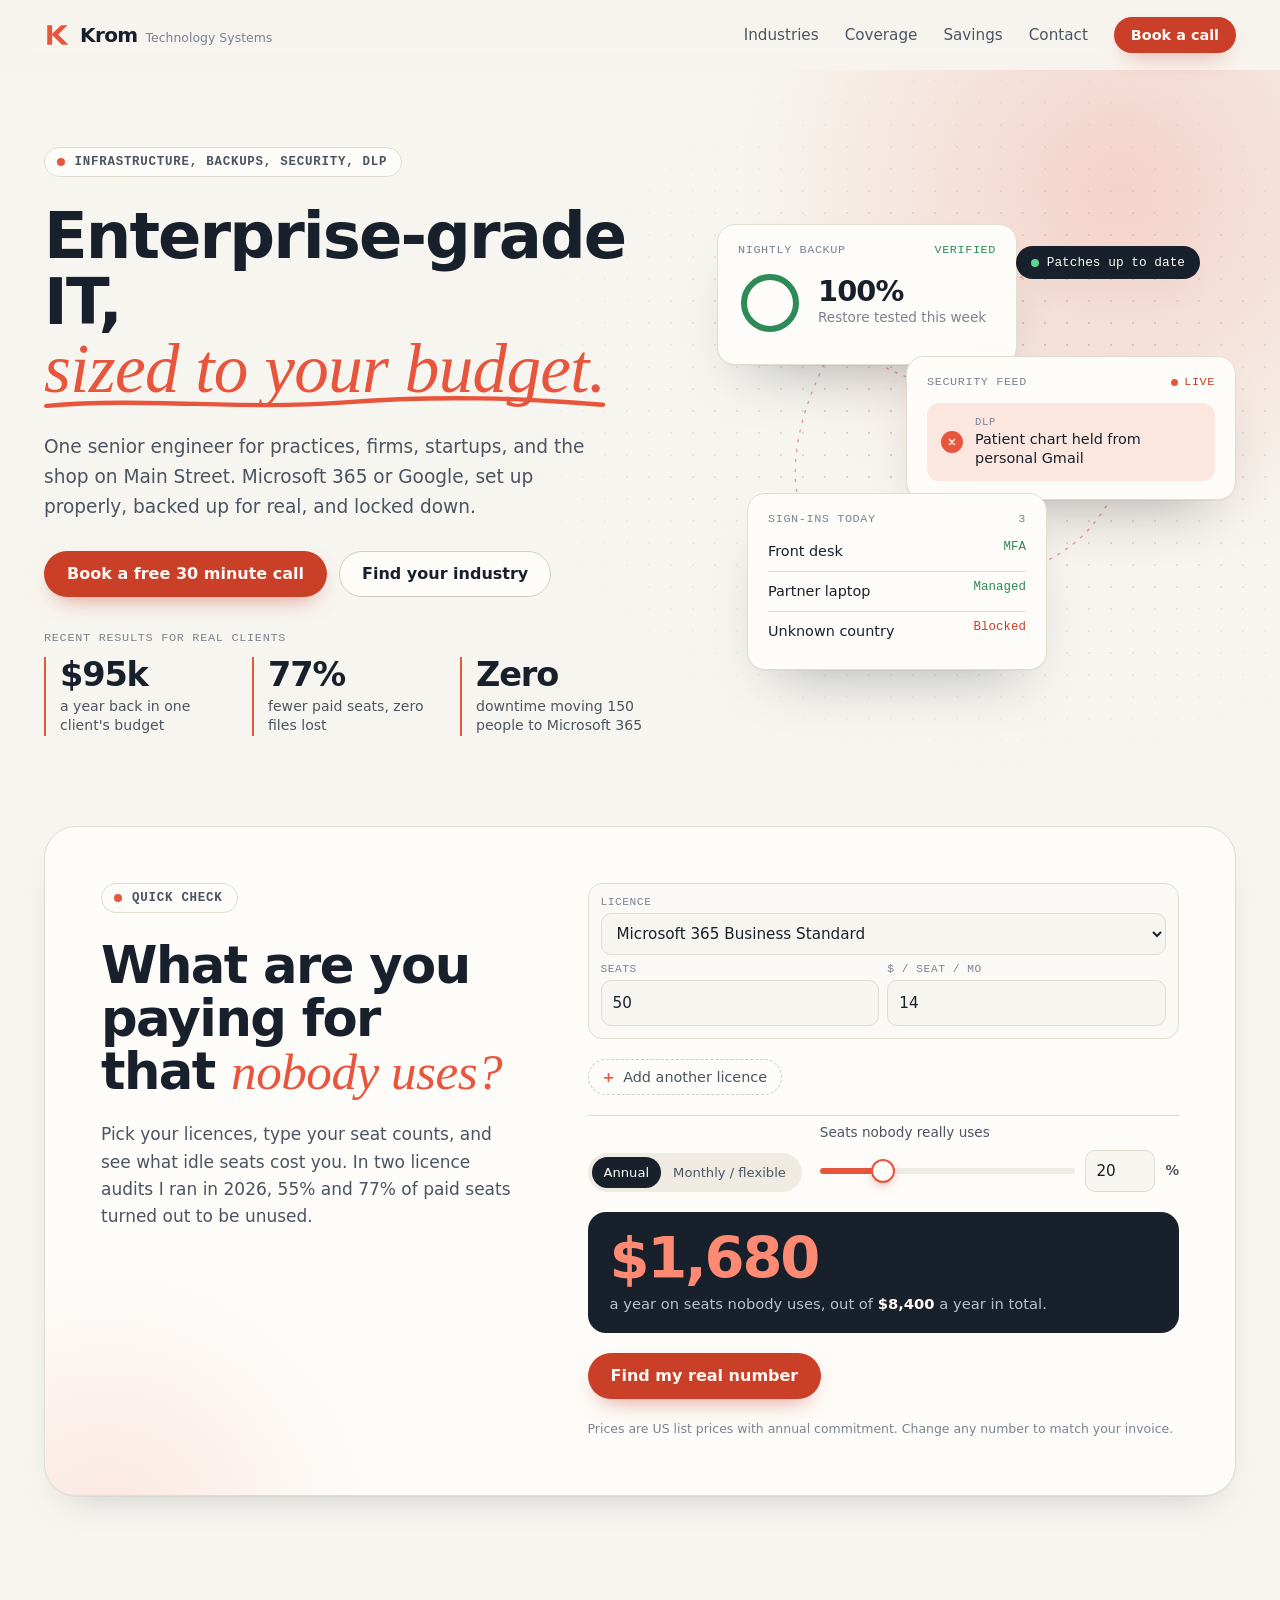
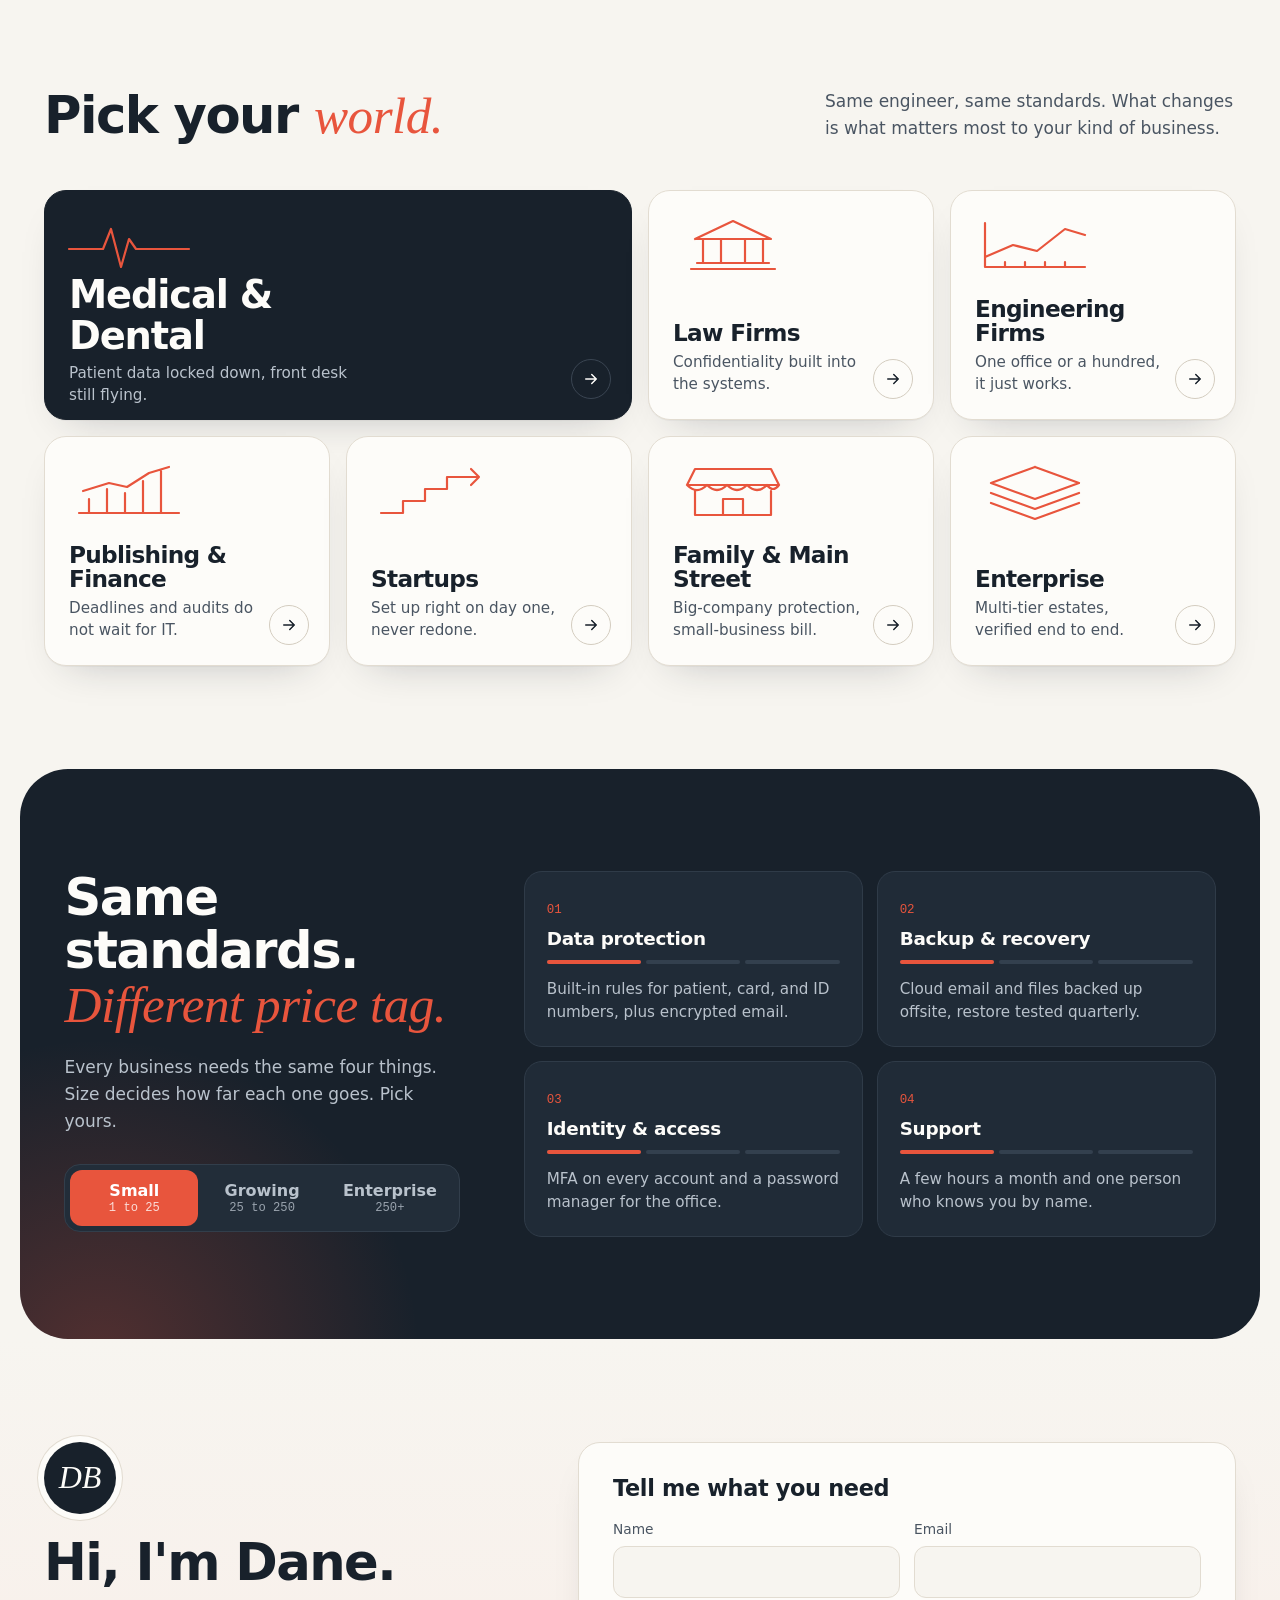
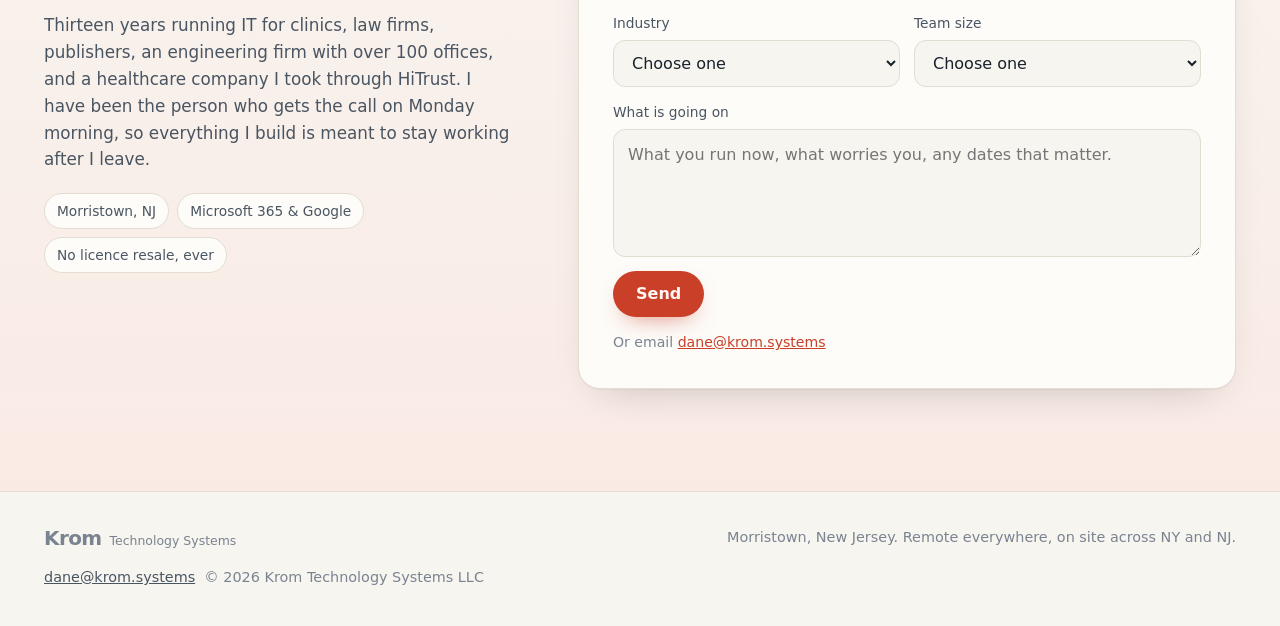
==== commit fc92fc2f: "Mobile: single padding on calculator, 44px tap targets, 16px inputs so iOS does not zoom Co-Authored" ====
--- a/index.html
+++ b/index.html
@@ -98,14 +98,14 @@
           <div class="calc-row">
             <label class="cr-plan"><span>Licence</span><select name="plan"><optgroup label="Google Workspace"><option value="gws-starter" data-price="7">Google Workspace Business Starter</option><option value="gws-standard" data-price="14">Google Workspace Business Standard</option><option value="gws-plus" data-price="22">Google Workspace Business Plus</option><option value="gws-ent" data-price="0">Google Workspace Enterprise (enter your price)</option></optgroup><optgroup label="Microsoft 365"><option value="m365-basic" data-price="7">Microsoft 365 Business Basic</option><option value="m365-standard" data-price="14" selected>Microsoft 365 Business Standard</option><option value="m365-premium" data-price="22">Microsoft 365 Business Premium</option><option value="o365-e3" data-price="26">Office 365 E3</option><option value="m365-e3" data-price="39">Microsoft 365 E3</option><option value="m365-e5" data-price="60">Microsoft 365 E5</option></optgroup><optgroup label="Add-ons"><option value="copilot" data-price="30">Microsoft 365 Copilot</option><option value="pbi-pro" data-price="14">Power BI Pro</option><option value="pbi-ppu" data-price="24">Power BI Premium Per User</option></optgroup><optgroup label="Other"><option value="other" data-price="0">Something else (enter your price)</option></optgroup></select></label>
             <label class="cr-seats"><span>Seats</span><input type="number" name="seats" inputmode="numeric" min="1" max="100000" step="1" value="50"></label>
-            <label class="cr-price"><span>$ per seat / mo</span><input type="number" name="price" inputmode="decimal" min="0" max="1000" step="0.01" value="14"></label>
+            <label class="cr-price"><span>$ / seat / mo</span><input type="number" name="price" inputmode="decimal" min="0" max="1000" step="0.01" value="14"></label>
             <button type="button" class="cr-del" aria-label="Remove this licence"><svg viewBox="0 0 24 24" aria-hidden="true"><path d="M6 6l12 12M18 6L6 18"/></svg></button>
           </div>
         </div>
         <template id="calc-row-tpl"><div class="calc-row">
             <label class="cr-plan"><span>Licence</span><select name="plan"><optgroup label="Google Workspace"><option value="gws-starter" data-price="7">Google Workspace Business Starter</option><option value="gws-standard" data-price="14" selected>Google Workspace Business Standard</option><option value="gws-plus" data-price="22">Google Workspace Business Plus</option><option value="gws-ent" data-price="0">Google Workspace Enterprise (enter your price)</option></optgroup><optgroup label="Microsoft 365"><option value="m365-basic" data-price="7">Microsoft 365 Business Basic</option><option value="m365-standard" data-price="14">Microsoft 365 Business Standard</option><option value="m365-premium" data-price="22">Microsoft 365 Business Premium</option><option value="o365-e3" data-price="26">Office 365 E3</option><option value="m365-e3" data-price="39">Microsoft 365 E3</option><option value="m365-e5" data-price="60">Microsoft 365 E5</option></optgroup><optgroup label="Add-ons"><option value="copilot" data-price="30">Microsoft 365 Copilot</option><option value="pbi-pro" data-price="14">Power BI Pro</option><option value="pbi-ppu" data-price="24">Power BI Premium Per User</option></optgroup><optgroup label="Other"><option value="other" data-price="0">Something else (enter your price)</option></optgroup></select></label>
             <label class="cr-seats"><span>Seats</span><input type="number" name="seats" inputmode="numeric" min="1" max="100000" step="1" value="25"></label>
-            <label class="cr-price"><span>$ per seat / mo</span><input type="number" name="price" inputmode="decimal" min="0" max="1000" step="0.01" value="14"></label>
+            <label class="cr-price"><span>$ / seat / mo</span><input type="number" name="price" inputmode="decimal" min="0" max="1000" step="0.01" value="14"></label>
             <button type="button" class="cr-del" aria-label="Remove this licence"><svg viewBox="0 0 24 24" aria-hidden="true"><path d="M6 6l12 12M18 6L6 18"/></svg></button>
           </div></template>
         <button type="button" class="calc-add"><span aria-hidden="true">+</span> Add another licence</button>
--- a/styles.css
+++ b/styles.css
@@ -433,7 +433,9 @@
 /* Calculator, licence rows */
 .calc { align-items: start; }
 .calc-rows { display: grid; gap: 10px; }
-.calc-row { display: grid; grid-template-columns: minmax(0, 1fr) 92px 112px 34px; gap: 8px; align-items: end; animation: rise .4s var(--ease) both; }
+.calc-row { display: grid; grid-template-columns: minmax(0, 1fr) minmax(0, 1fr) 34px; gap: 8px; align-items: end; padding: 12px; border-radius: 14px; border: 1px solid var(--line); background: color-mix(in srgb, var(--bg) 50%, var(--paper)); animation: rise .4s var(--ease) both; }
+.calc-row .cr-plan { grid-column: 1 / -1; }
+.calc { grid-template-columns: minmax(0, 5fr) minmax(0, 7fr); }
 .calc-ui .calc-row label { gap: 5px; font-size: .78rem; }
 .calc-ui .calc-row label > span { display: block; font: 500 .7rem var(--mono); text-transform: uppercase; letter-spacing: .05em; color: var(--ink-3); }
 .calc-row select, .calc-row input, .unused-ctl input[type="number"] {
@@ -461,8 +463,6 @@
 .calc-l b { color: var(--paper); font-weight: 600; }
 .calc-fine { margin: 0; font-size: .78rem; color: var(--ink-3); }
 @media (max-width: 560px) {
-  .calc-row { grid-template-columns: 1fr 1fr 34px; }
-  .calc-row .cr-plan { grid-column: 1 / -1; }
   .calc-opts { grid-template-columns: 1fr; }
 }
 
@@ -482,3 +482,20 @@
 .dlp-feed { height: 78px; }
 .dlp-feed li { line-height: 1.3; }
 .dlp-feed .tag { display: block; margin-bottom: 2px; font: 500 .66rem var(--mono); text-transform: uppercase; letter-spacing: .06em; color: var(--ink-3); }
+@media (max-width: 1020px) { .calc { grid-template-columns: 1fr; } }
+
+/* Phones: one layer of padding around the calculator, thumb-sized controls, no iOS zoom on focus */
+.calc-row:has(.cr-del[hidden]) { grid-template-columns: minmax(0, 1fr) minmax(0, 1fr); }
+.calc-row:has(.cr-del[hidden]) .cr-del { display: none; }
+@media (max-width: 560px) {
+  .calc { padding: 22px 16px; border-radius: 24px; }
+  .calc-row { padding: 10px; }
+  .calc-row select, .calc-row input, .unused-ctl input[type="number"] { font-size: 16px; }
+}
+@media (pointer: coarse) {
+  .btn-small, .seg button, .calc-add, .back, .chip { min-height: 44px; }
+  .btn-small, .back, .chip { display: inline-flex; align-items: center; }
+  .cr-del { width: 44px; height: 44px; }
+  .calc-row { grid-template-columns: minmax(0, 1fr) minmax(0, 1fr) 44px; }
+  .calc-ui input[type="range"]::-webkit-slider-thumb { width: 30px; height: 30px; }
+}
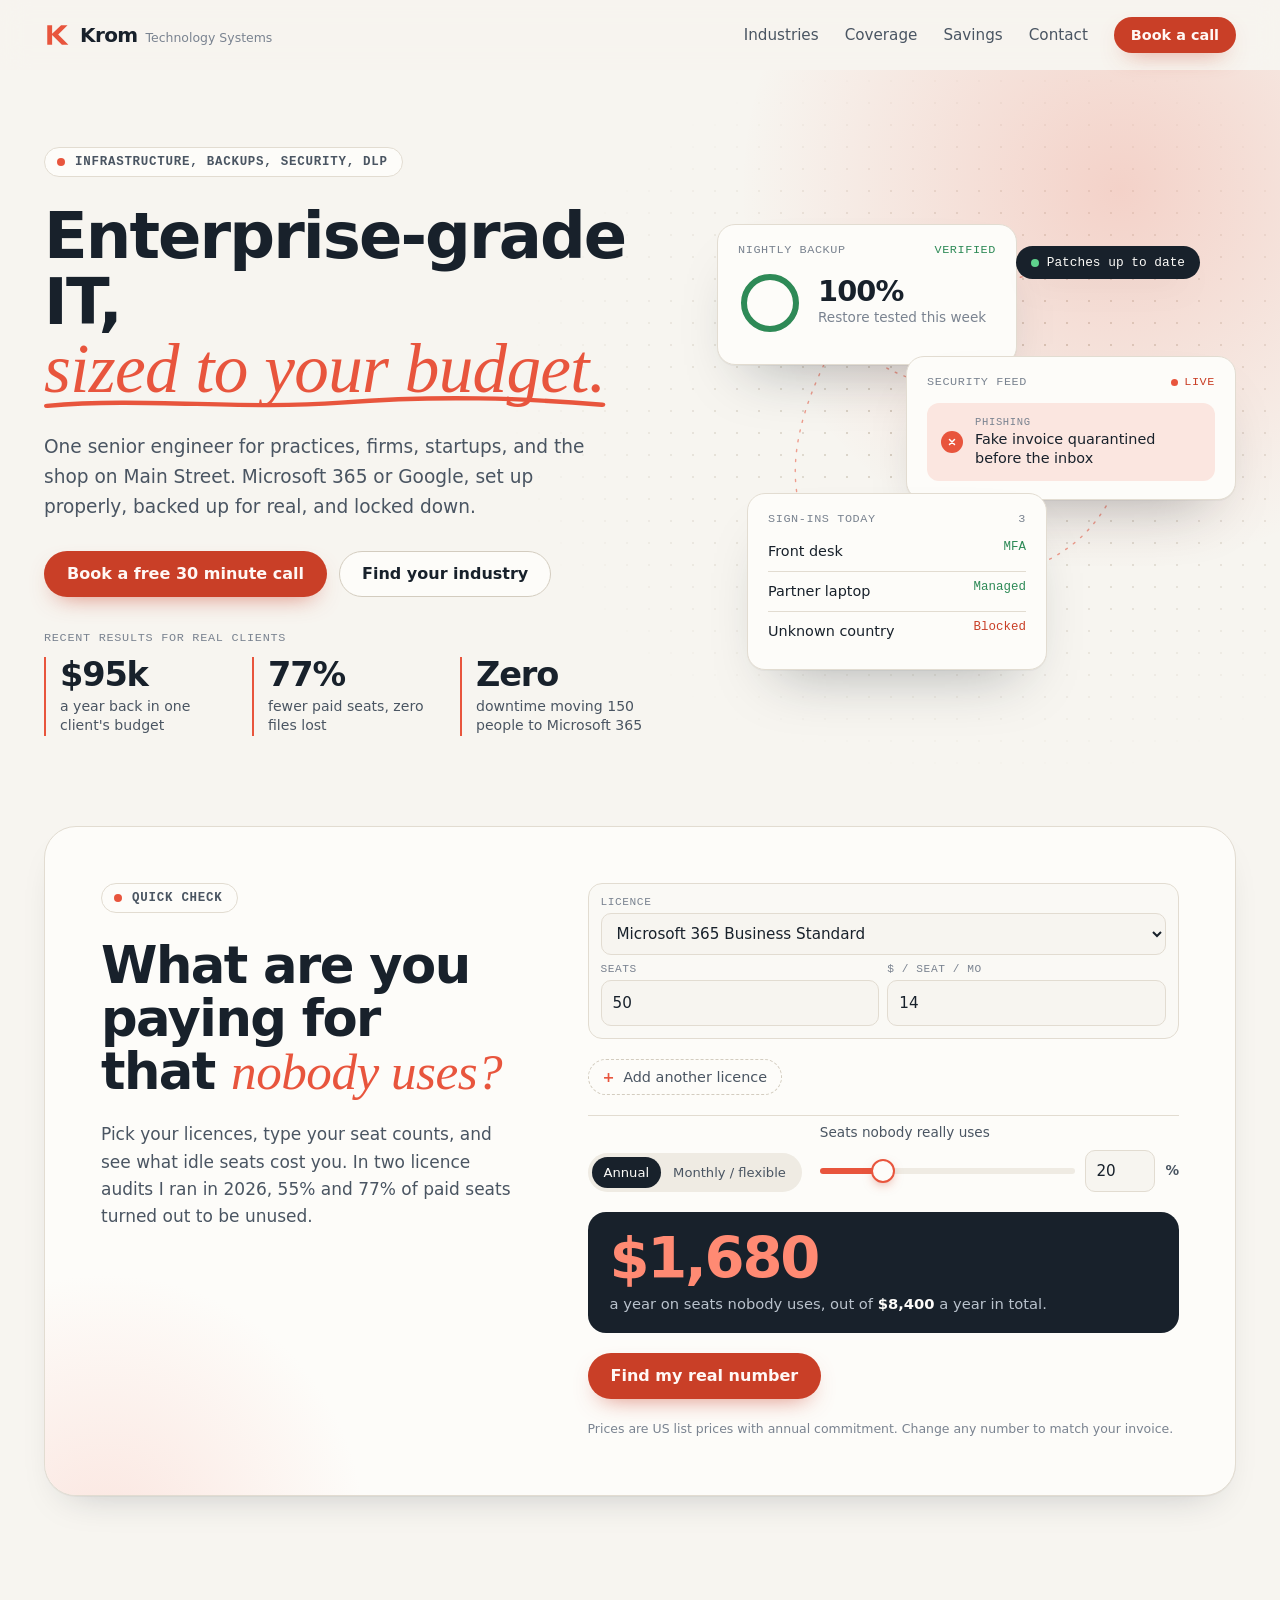
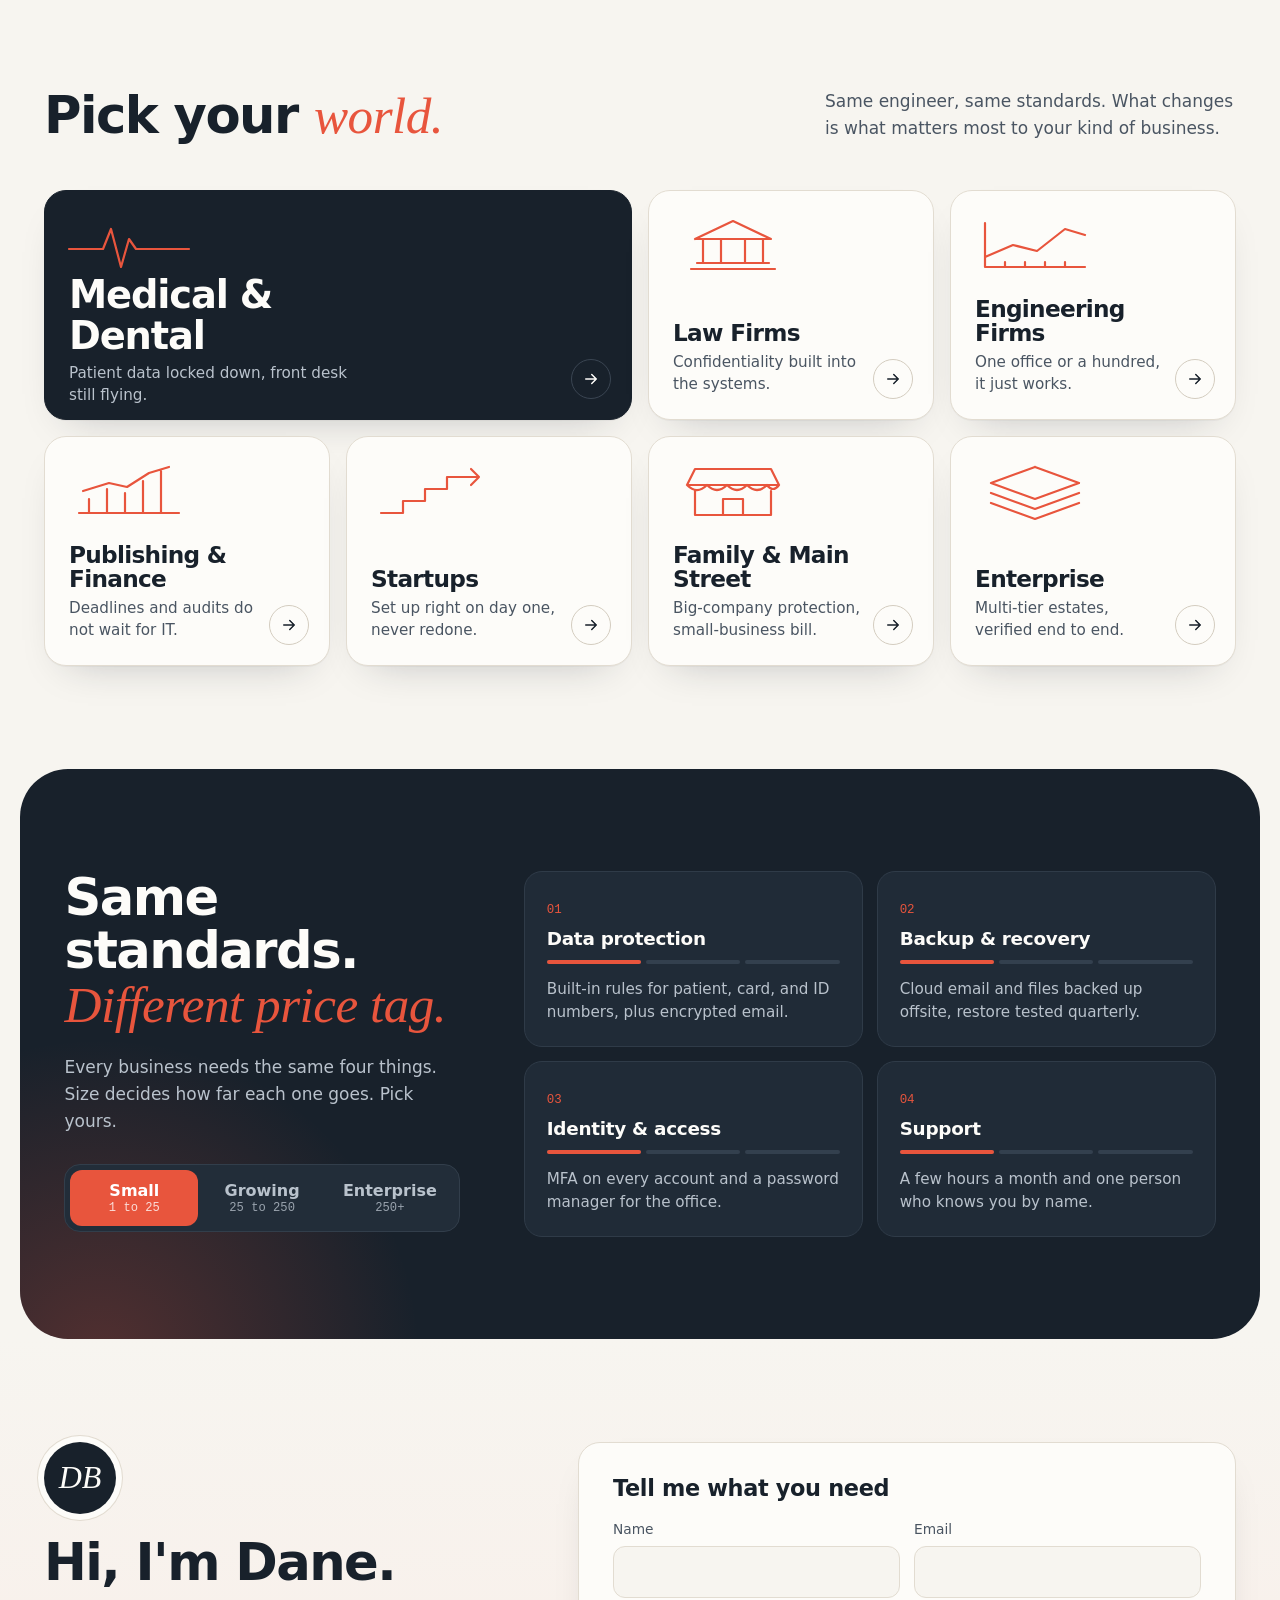
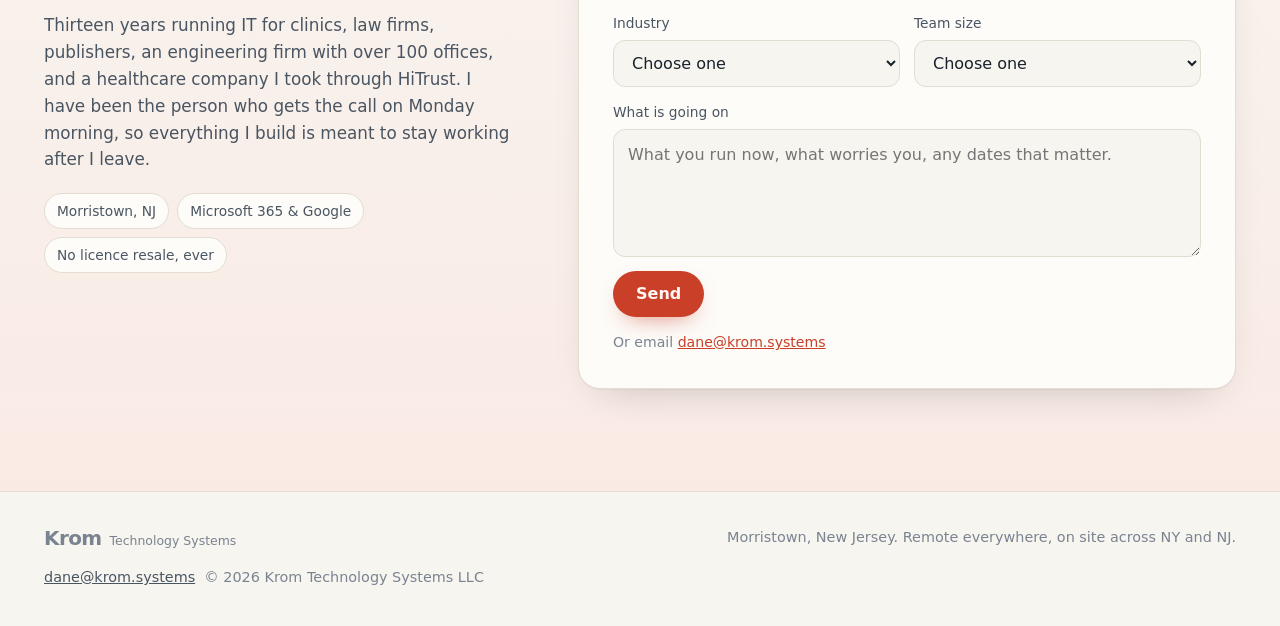
==== commit 973d1d70: "Real Calendly booking link Co-Authored-By: Claude Opus 5.5 <noreply@anthropic.com>" ====
--- a/index.html
+++ b/index.html
@@ -28,7 +28,7 @@
       <a href="index.html#coverage">Coverage</a>
       <a href="index.html#savings">Savings</a>
       <a href="index.html#contact">Contact</a>
-      <a class="btn btn-primary btn-small" href="https://calendly.com/krom-systems/30min" target="_blank" rel="noopener">Book a call</a>
+      <a class="btn btn-primary btn-small" href="https://calendly.com/dane-krom/30min" target="_blank" rel="noopener">Book a call</a>
     </nav>
   </div>
 </header>
@@ -41,7 +41,7 @@
       <h1><span class="sr">Enterprise-grade IT, sized to your budget.</span><span aria-hidden="true">Enterprise&#8209;grade IT, <span class="accent">sized to your <span class="rotator">budget.</span><svg class="squiggle" viewBox="0 0 340 14" preserveAspectRatio="none" aria-hidden="true"><path d="M2 10 C 60 2, 120 14, 180 7 S 290 3, 338 9" pathLength="1"/></svg></span></span></h1>
       <p class="lede">One senior engineer for practices, firms, startups, and the shop on Main Street. Microsoft 365 or Google, set up properly, backed up for real, and locked down.</p>
       <div class="hero-actions">
-        <a class="btn btn-primary" href="https://calendly.com/krom-systems/30min" target="_blank" rel="noopener">Book a free 30 minute call</a>
+        <a class="btn btn-primary" href="https://calendly.com/dane-krom/30min" target="_blank" rel="noopener">Book a free 30 minute call</a>
         <a class="btn btn-ghost" href="#industries">Find your industry</a>
       </div>
       <p class="trust-label">Recent results for real clients</p>
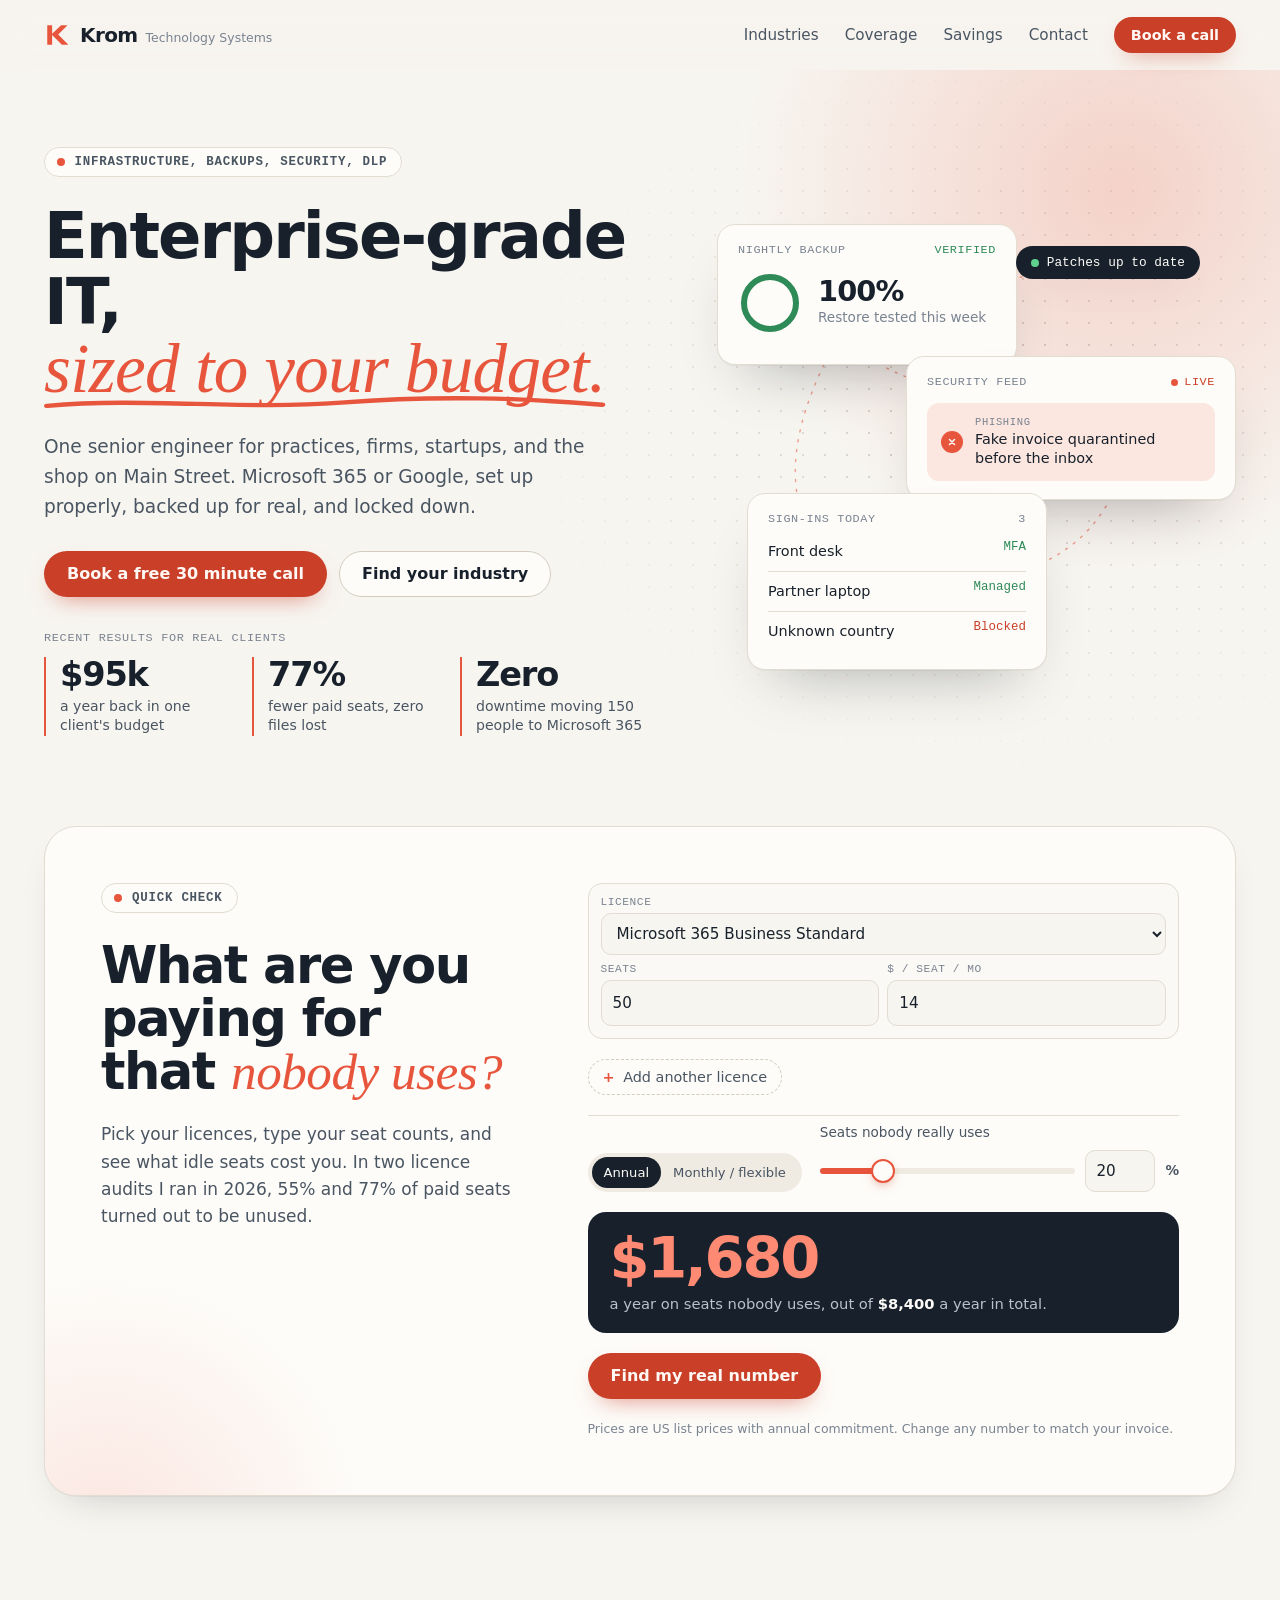
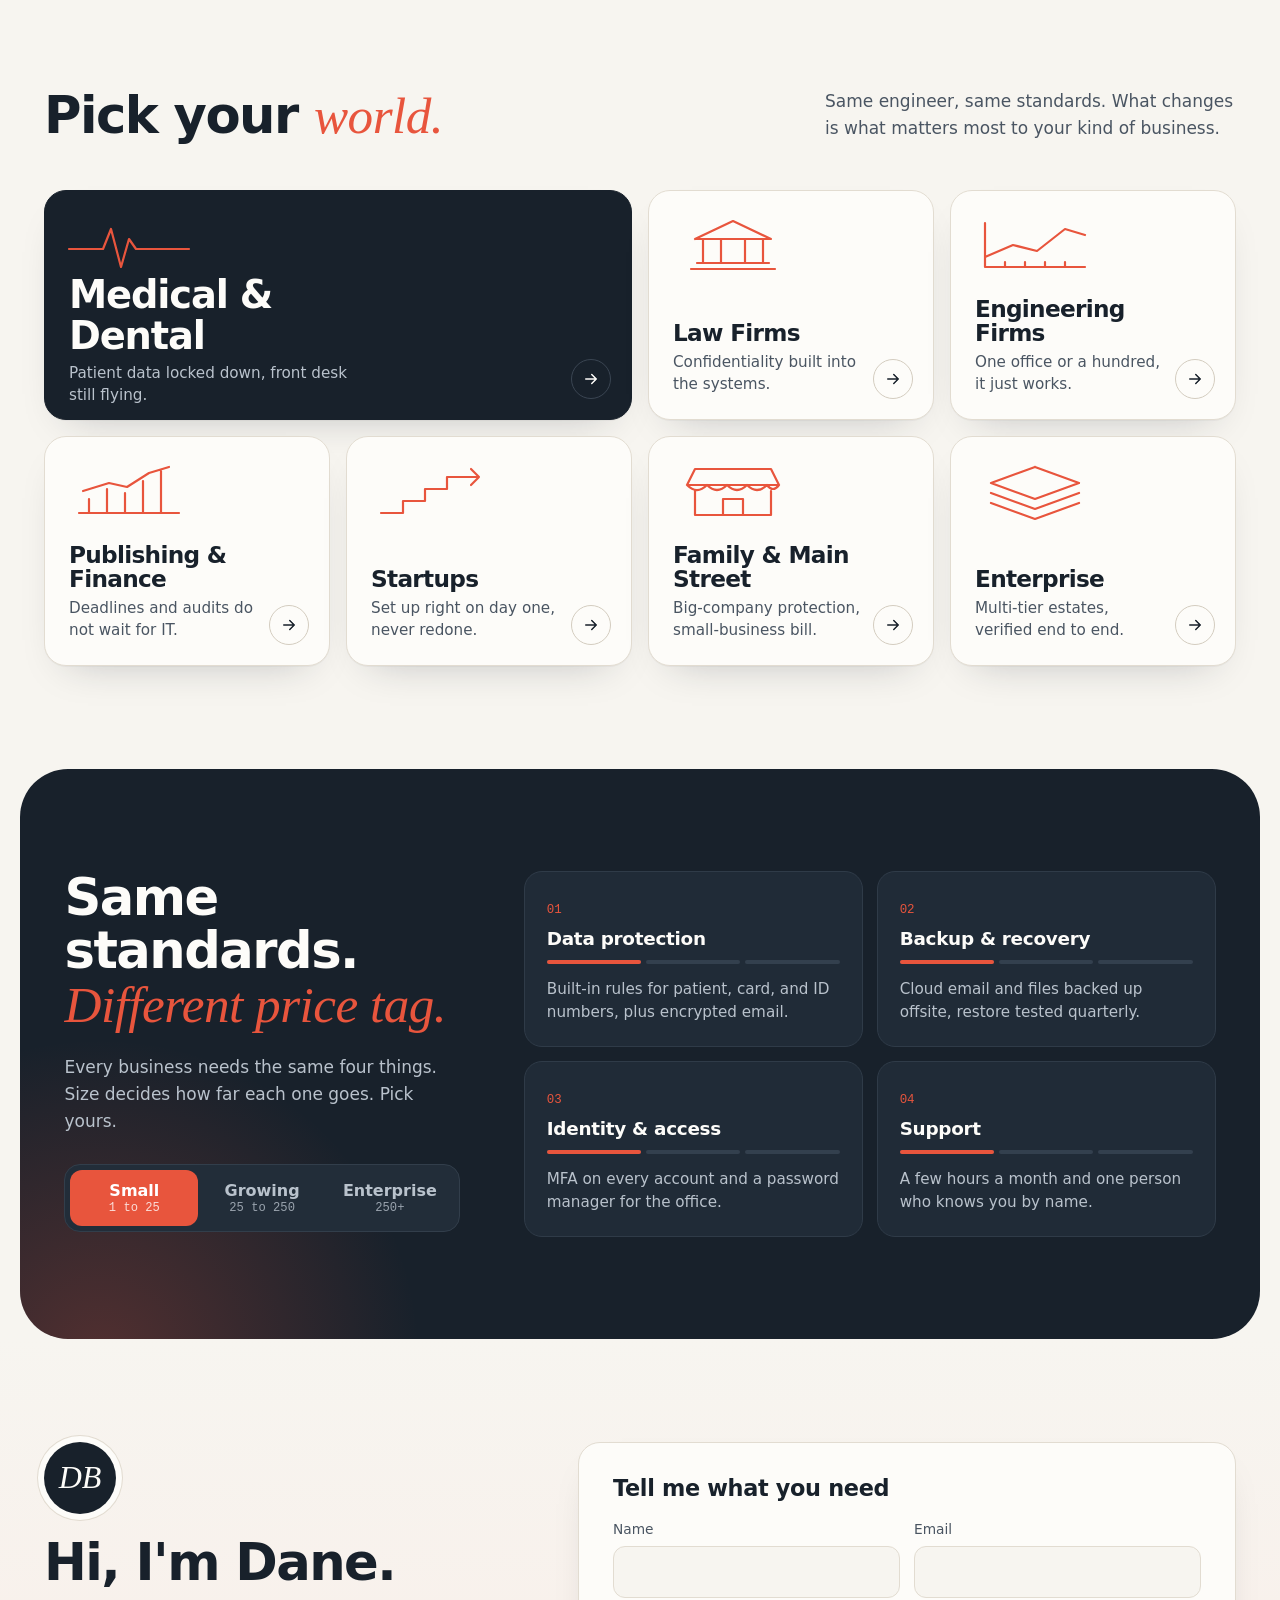
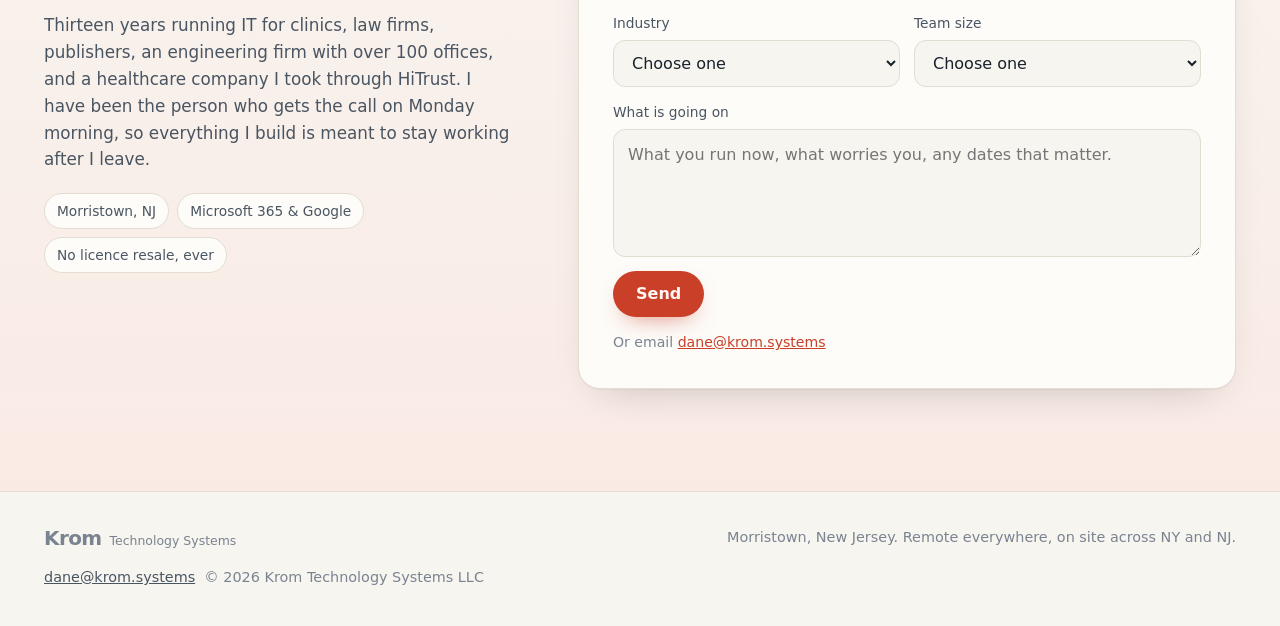
==== commit 51b91b9e: "Connect contact form to Formspree Co-Authored-By: Claude Opus 5.5 <noreply@anthropic.com>" ====
--- a/index.html
+++ b/index.html
@@ -246,7 +246,7 @@
         <li>Morristown, NJ</li><li>Microsoft 365 &amp; Google</li><li>No licence resale, ever</li>
       </ul>
     </div>
-    <form class="form" action="https://formspree.io/f/YOUR_FORM_ID" method="POST" novalidate data-reveal>
+    <form class="form" action="https://formspree.io/f/mkjrryqa" method="POST" novalidate data-reveal>
       <h3>Tell me what you need</h3>
       <div class="field-row">
         <label>Name<input type="text" name="name" autocomplete="name" maxlength="100" required></label>
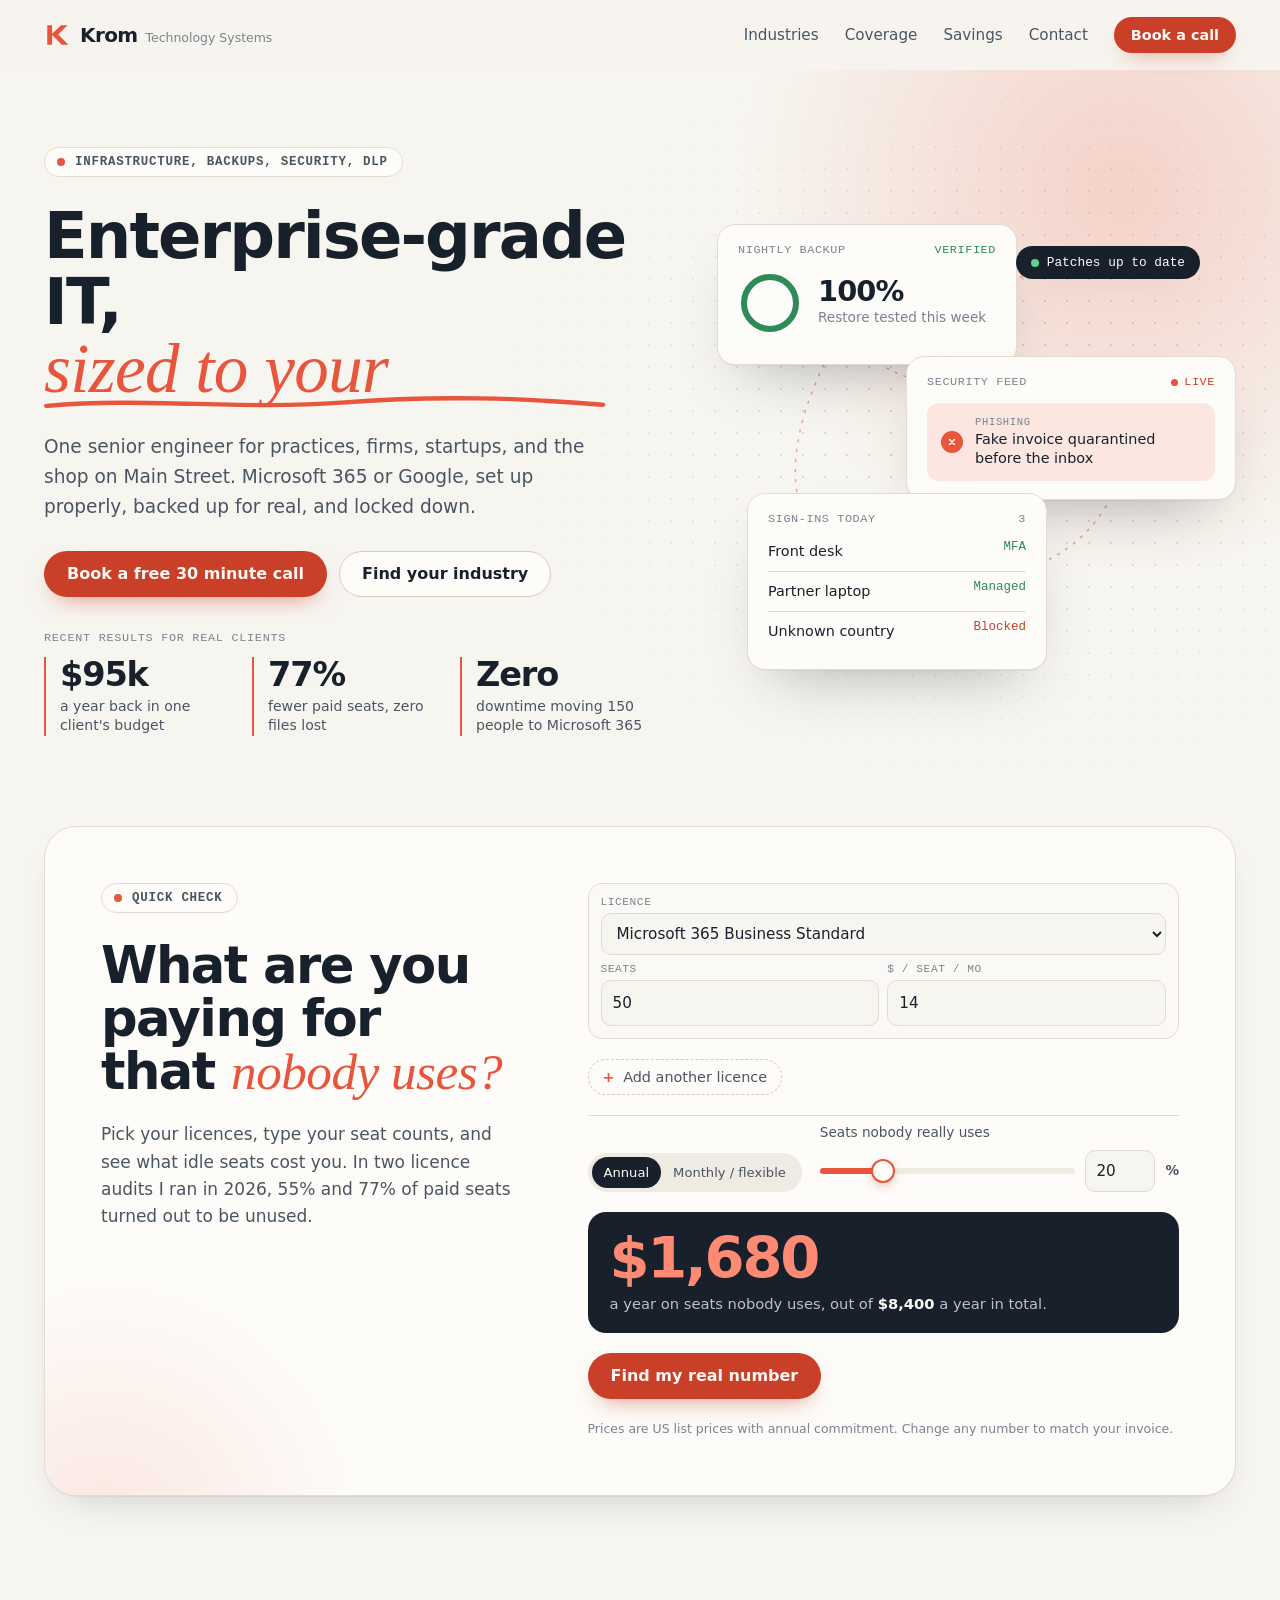
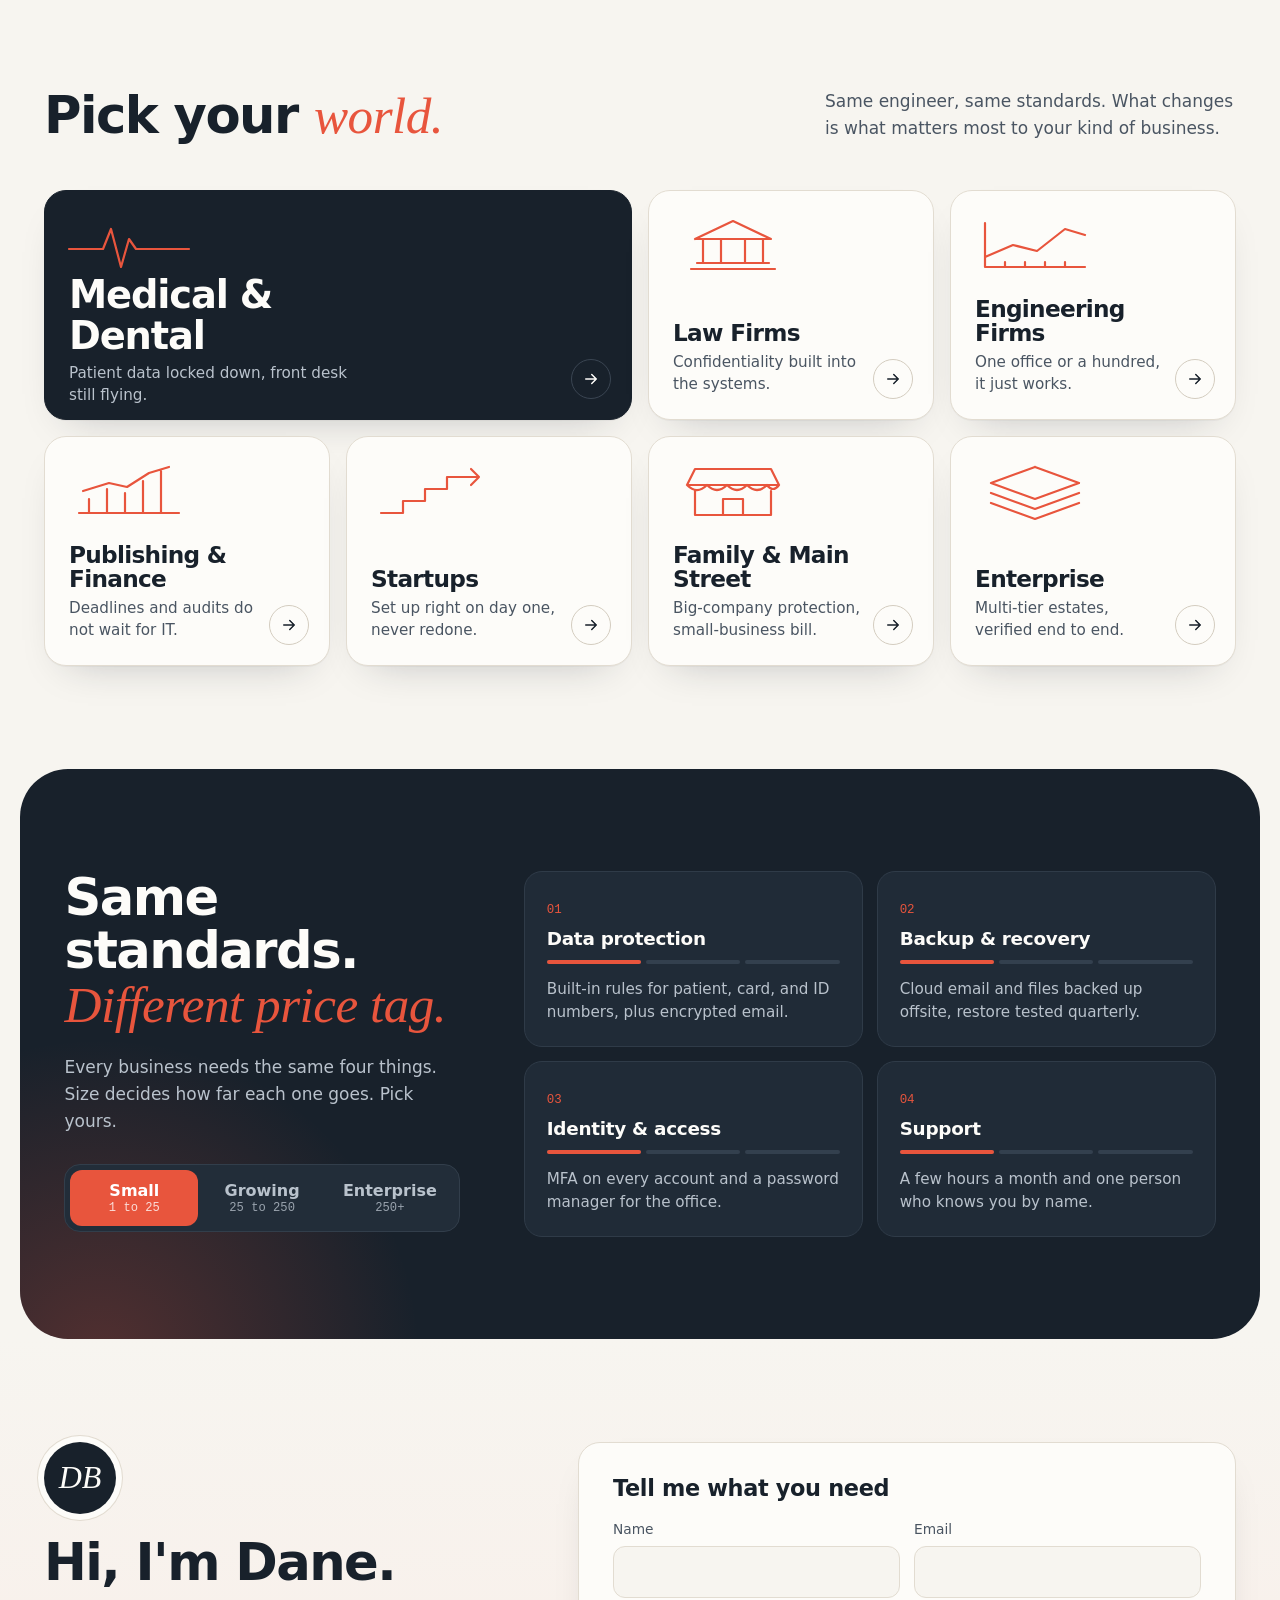
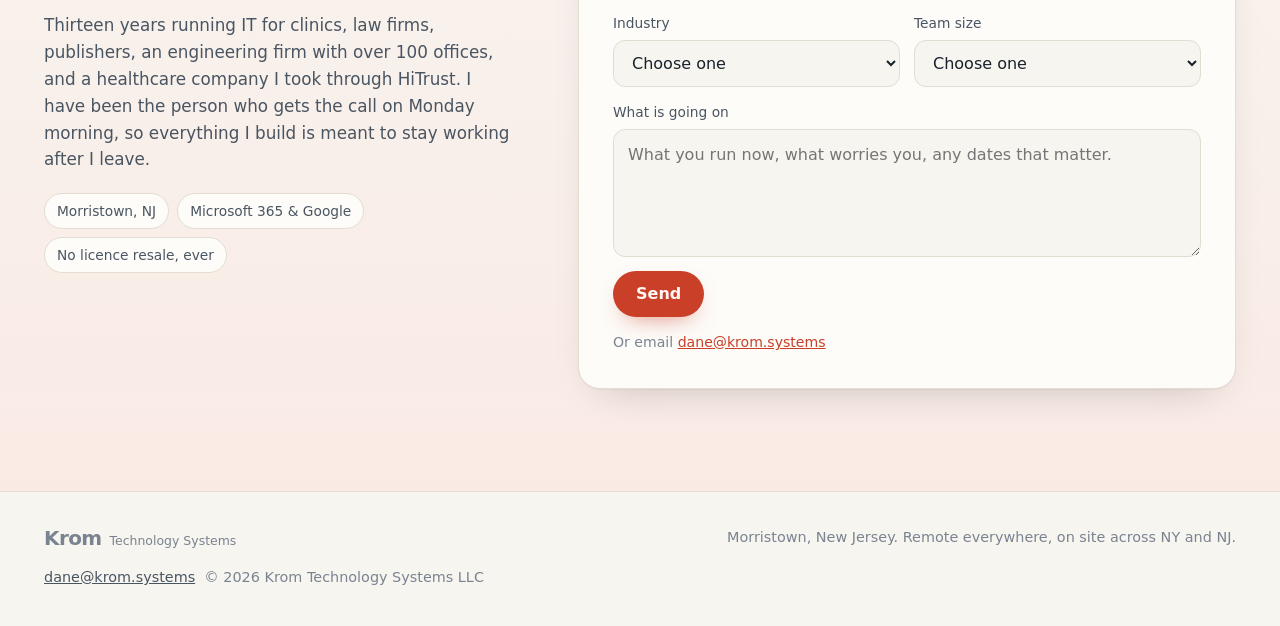
==== commit 1c1b8ac2: "Headline: fixed line break so the rotating word never reflows the first line Co-Authored-By: Claude " ====
--- a/index.html
+++ b/index.html
@@ -38,7 +38,7 @@
   <div class="wrap hero-grid">
     <div class="hero-copy">
       <p class="eyebrow"><span class="dot"></span>Infrastructure, backups, security, DLP</p>
-      <h1><span class="sr">Enterprise-grade IT, sized to your budget.</span><span aria-hidden="true">Enterprise&#8209;grade IT, <span class="accent">sized to your <span class="rotator">budget.</span><svg class="squiggle" viewBox="0 0 340 14" preserveAspectRatio="none" aria-hidden="true"><path d="M2 10 C 60 2, 120 14, 180 7 S 290 3, 338 9" pathLength="1"/></svg></span></span></h1>
+      <h1><span class="sr">Enterprise-grade IT, sized to your budget.</span><span aria-hidden="true">Enterprise&#8209;grade IT,<br> <span class="accent">sized to your <span class="rotator">budget.</span><svg class="squiggle" viewBox="0 0 340 14" preserveAspectRatio="none" aria-hidden="true"><path d="M2 10 C 60 2, 120 14, 180 7 S 290 3, 338 9" pathLength="1"/></svg></span></span></h1>
       <p class="lede">One senior engineer for practices, firms, startups, and the shop on Main Street. Microsoft 365 or Google, set up properly, backed up for real, and locked down.</p>
       <div class="hero-actions">
         <a class="btn btn-primary" href="https://calendly.com/dane-krom/30min" target="_blank" rel="noopener">Book a free 30 minute call</a>
--- a/styles.css
+++ b/styles.css
@@ -499,3 +499,7 @@
   .calc-row { grid-template-columns: minmax(0, 1fr) minmax(0, 1fr) 44px; }
   .calc-ui input[type="range"]::-webkit-slider-thumb { width: 30px; height: 30px; }
 }
+
+/* Headline: fixed line breaks so the rotating word never reflows "Enterprise-grade IT," */
+.hero h1 .accent { white-space: nowrap; }
+@media (max-width: 440px) { .hero h1 { font-size: 2.15rem; } }
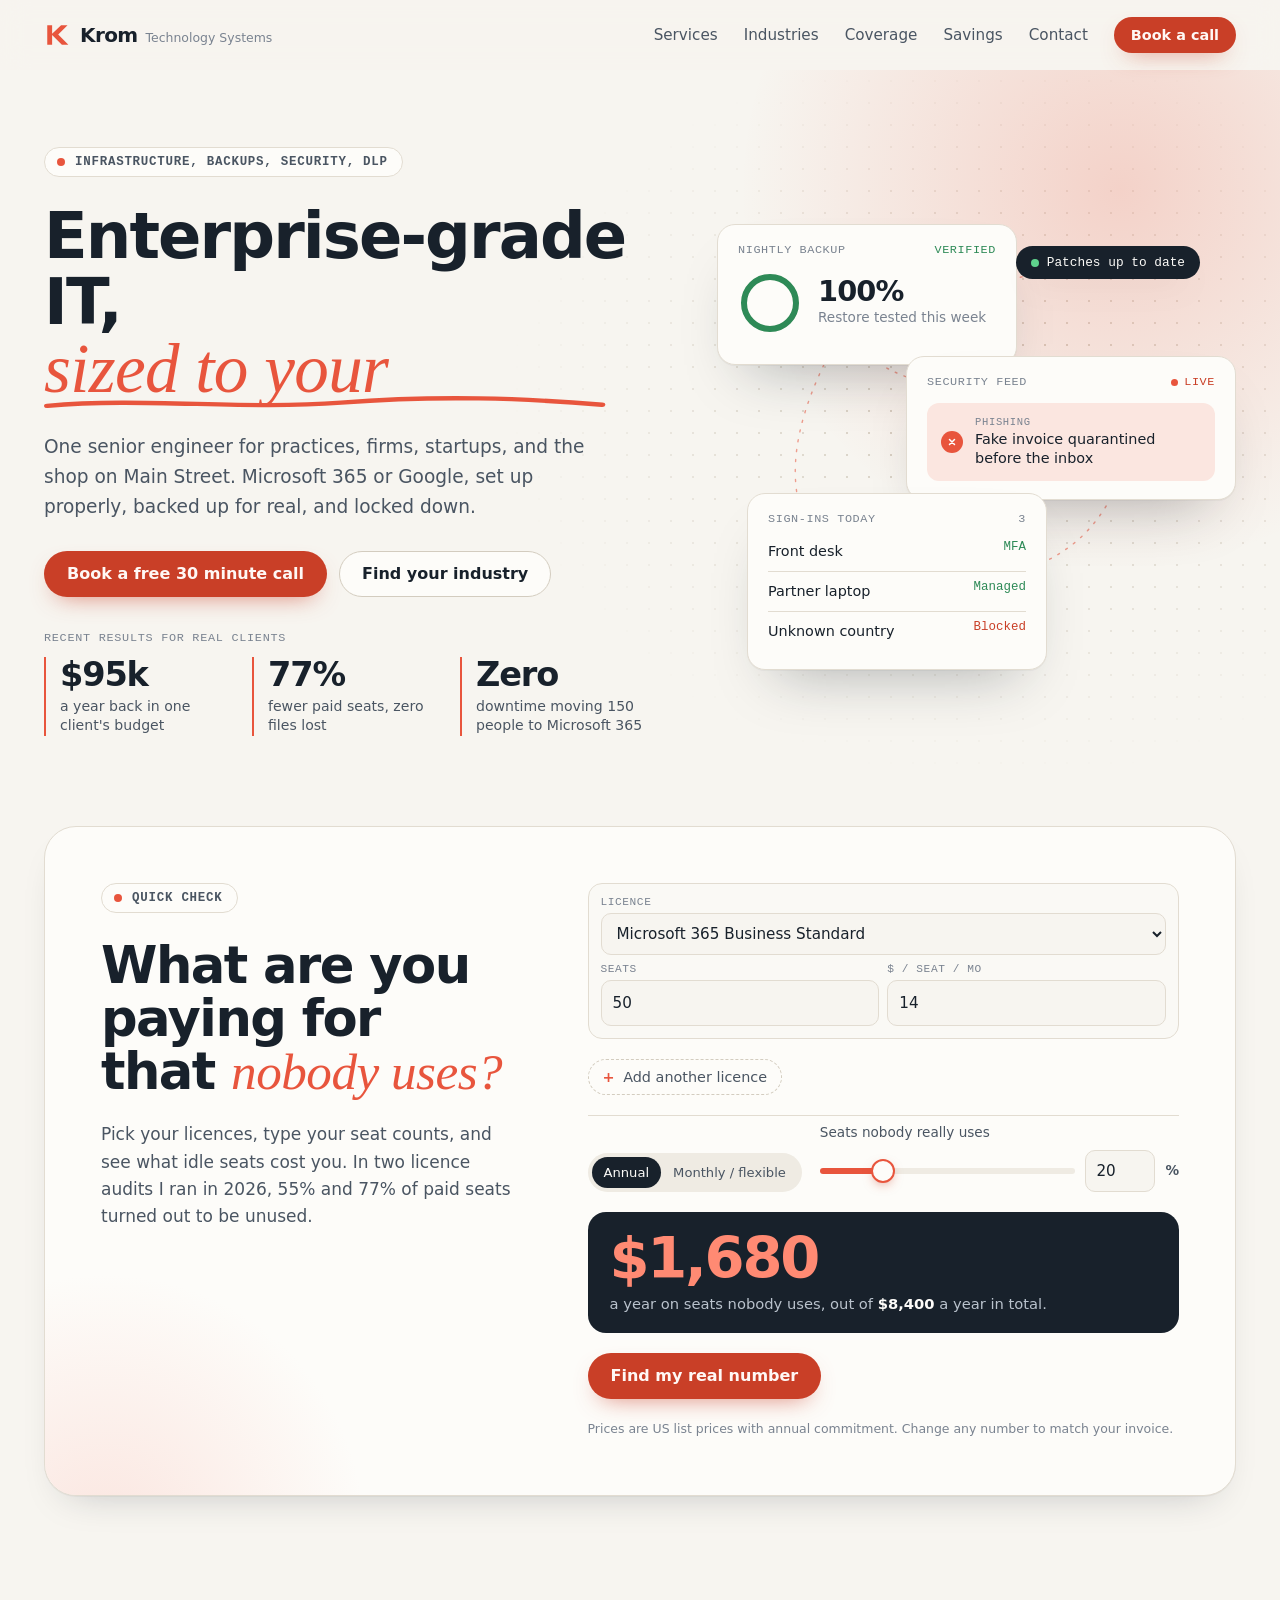
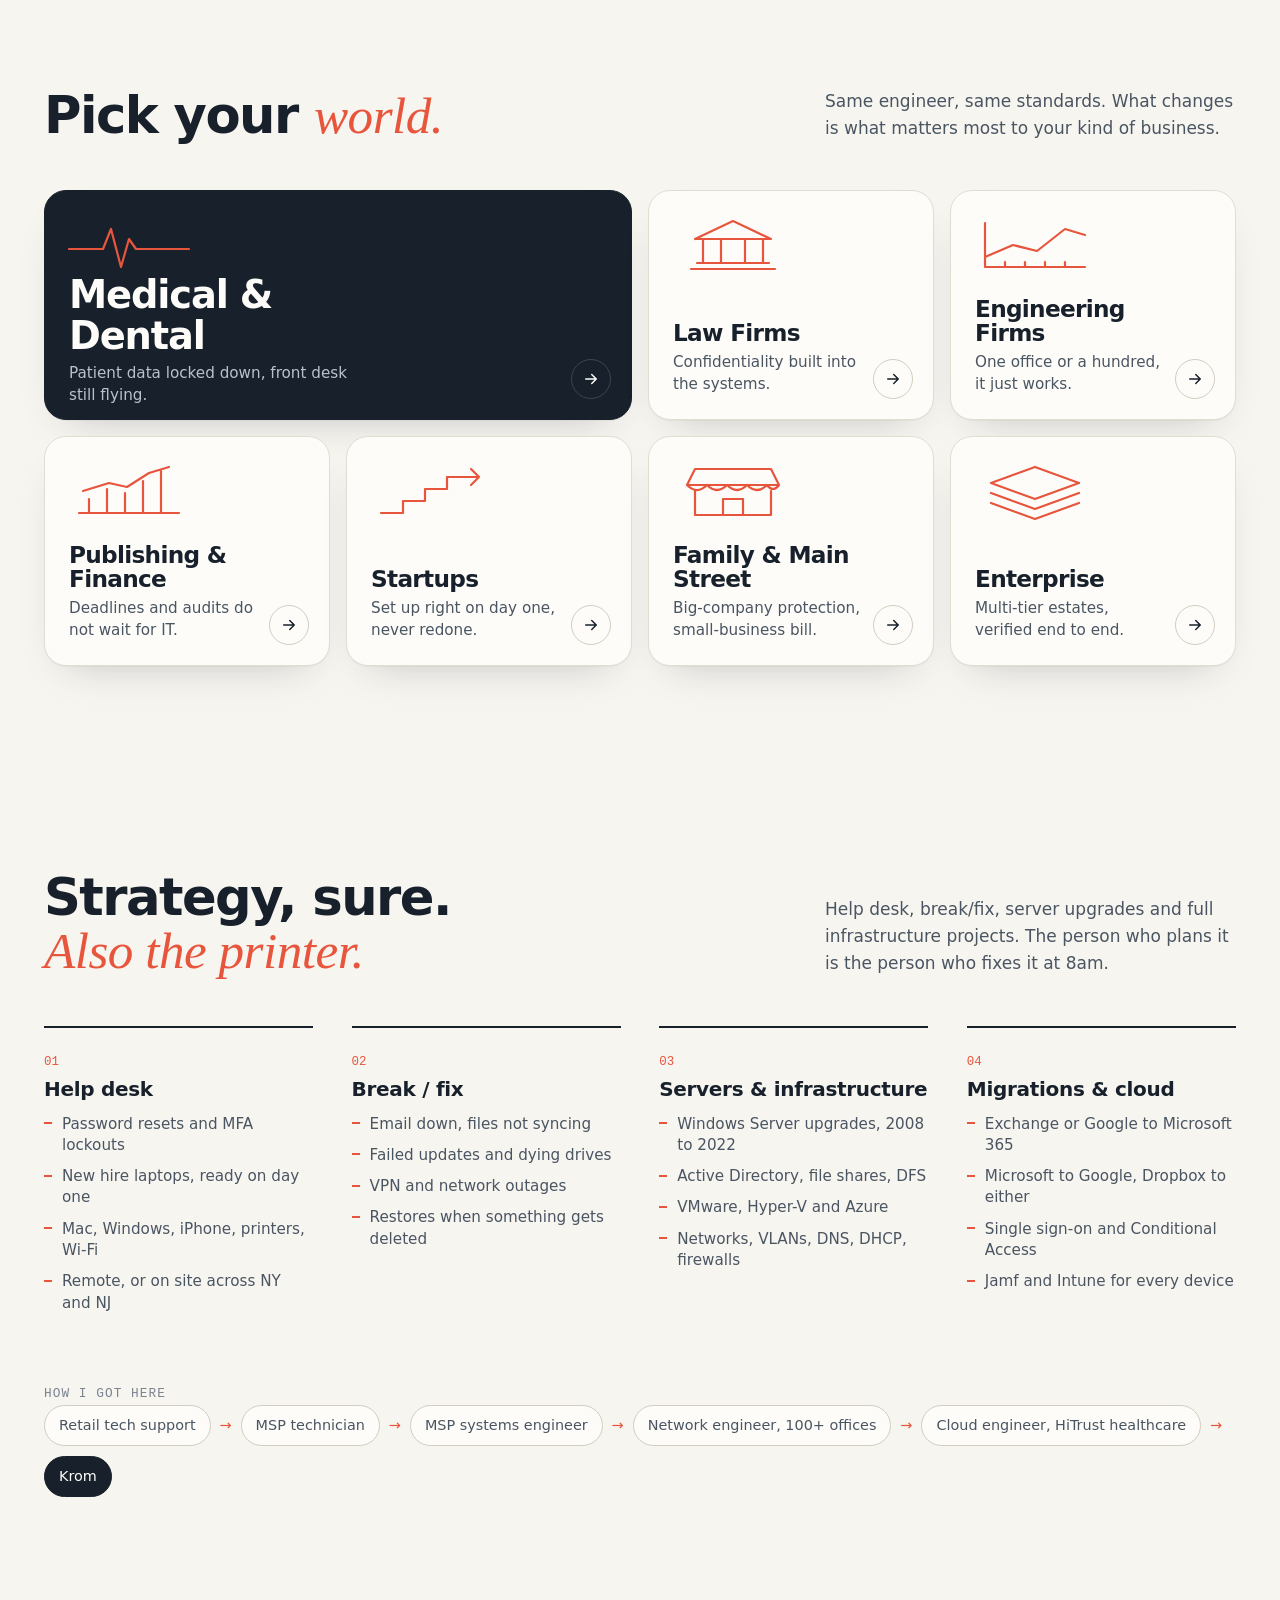
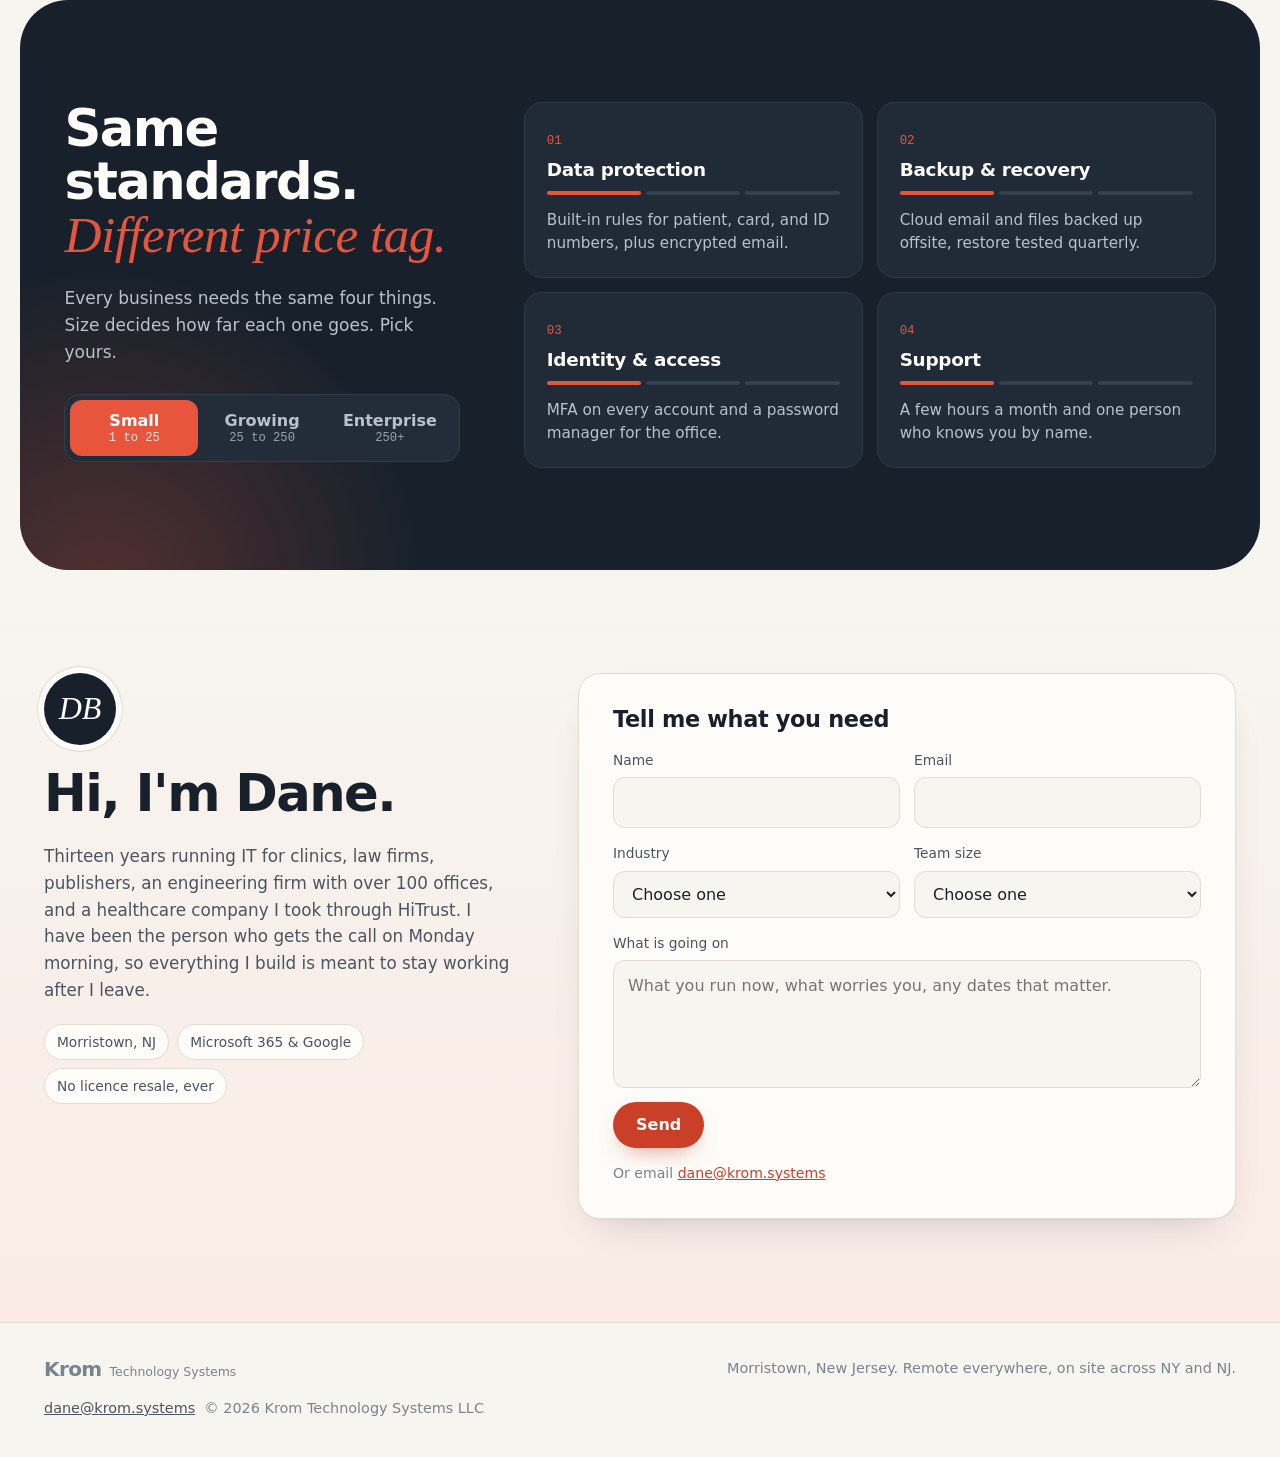
==== commit 22ac4a9c: "Services section: help desk, break/fix, servers and infrastructure, migrations, plus career ladder C" ====
--- a/index.html
+++ b/index.html
@@ -24,6 +24,7 @@
       <span class="brand-name">Krom<span class="brand-sub">Technology Systems</span></span>
     </a>
     <nav class="nav-links" aria-label="Main">
+      <a href="index.html#services">Services</a>
       <a href="index.html#industries">Industries</a>
       <a href="index.html#coverage">Coverage</a>
       <a href="index.html#savings">Savings</a>
@@ -196,6 +197,27 @@
   </div>
 </section>
 
+<section class="section" id="services">
+  <div class="wrap">
+    <div class="section-head split" data-reveal>
+      <h2>Strategy, sure.<br><span class="accent">Also the printer.</span></h2>
+      <p>Help desk, break/fix, server upgrades and full infrastructure projects. The person who plans it is the person who fixes it at 8am.</p>
+    </div>
+    <div class="svc">
+      <div class="svc-col" data-reveal><span class="svc-n">01</span><h3>Help desk</h3><ul><li>Password resets and MFA lockouts</li><li>New hire laptops, ready on day one</li><li>Mac, Windows, iPhone, printers, Wi&#8209;Fi</li><li>Remote, or on site across NY and NJ</li></ul></div>
+      <div class="svc-col" data-reveal><span class="svc-n">02</span><h3>Break / fix</h3><ul><li>Email down, files not syncing</li><li>Failed updates and dying drives</li><li>VPN and network outages</li><li>Restores when something gets deleted</li></ul></div>
+      <div class="svc-col" data-reveal><span class="svc-n">03</span><h3>Servers & infrastructure</h3><ul><li>Windows Server upgrades, 2008 to 2022</li><li>Active Directory, file shares, DFS</li><li>VMware, Hyper-V and Azure</li><li>Networks, VLANs, DNS, DHCP, firewalls</li></ul></div>
+      <div class="svc-col" data-reveal><span class="svc-n">04</span><h3>Migrations & cloud</h3><ul><li>Exchange or Google to Microsoft 365</li><li>Microsoft to Google, Dropbox to either</li><li>Single sign-on and Conditional Access</li><li>Jamf and Intune for every device</li></ul></div>
+    </div>
+    <div class="ladder" data-reveal>
+      <span class="small-h">How I got here</span>
+      <ol>
+        <li>Retail tech support</li><li>MSP technician</li><li>MSP systems engineer</li><li>Network engineer, 100+ offices</li><li>Cloud engineer, HiTrust healthcare</li><li class="now">Krom</li>
+      </ol>
+    </div>
+  </div>
+</section>
+
 <section class="section band" id="coverage">
   <div class="wrap coverage">
     <div class="coverage-head" data-reveal>
--- a/styles.css
+++ b/styles.css
@@ -503,3 +503,21 @@
 /* Headline: fixed line breaks so the rotating word never reflows "Enterprise-grade IT," */
 .hero h1 .accent { white-space: nowrap; }
 @media (max-width: 440px) { .hero h1 { font-size: 2.15rem; } }
+
+/* Hands-on services: four open columns, no boxes, then the career ladder */
+.svc { display: grid; grid-template-columns: repeat(4, minmax(0, 1fr)); gap: clamp(20px, 3vw, 40px); }
+.svc-col { border-top: 2px solid var(--ink); padding-top: 18px; }
+.svc-n { font: 500 .78rem var(--mono); color: var(--coral); }
+.svc-col h3 { font-size: 1.25rem; margin: 6px 0 14px; }
+.svc-col ul { list-style: none; margin: 0; padding: 0; display: grid; gap: 10px; }
+.svc-col li { position: relative; padding-left: 18px; color: var(--ink-2); font-size: .95rem; line-height: 1.4; }
+.svc-col li::before { content: ""; position: absolute; left: 0; top: .55em; width: 8px; height: 2px; background: var(--coral); }
+.ladder { margin-top: clamp(40px, 5vw, 64px); }
+.ladder ol { list-style: none; margin: 0; padding: 0; display: flex; flex-wrap: wrap; gap: 10px 30px; align-items: center; }
+.ladder li { position: relative; white-space: nowrap; font-size: .9rem; font-weight: 500; padding: 8px 14px; border-radius: 999px; border: 1px solid var(--line-2); background: var(--paper); color: var(--ink-2); }
+.ladder li:not(:last-child)::after { content: "→"; position: absolute; right: -22px; top: 50%; transform: translateY(-52%); color: var(--coral); }
+.ladder .now { background: var(--ink); color: var(--paper); border-color: var(--ink); }
+@media (max-width: 1020px) { .svc { grid-template-columns: repeat(2, minmax(0, 1fr)); row-gap: 36px; } }
+@media (max-width: 560px) {
+  .svc { grid-template-columns: 1fr; row-gap: 28px; }
+}
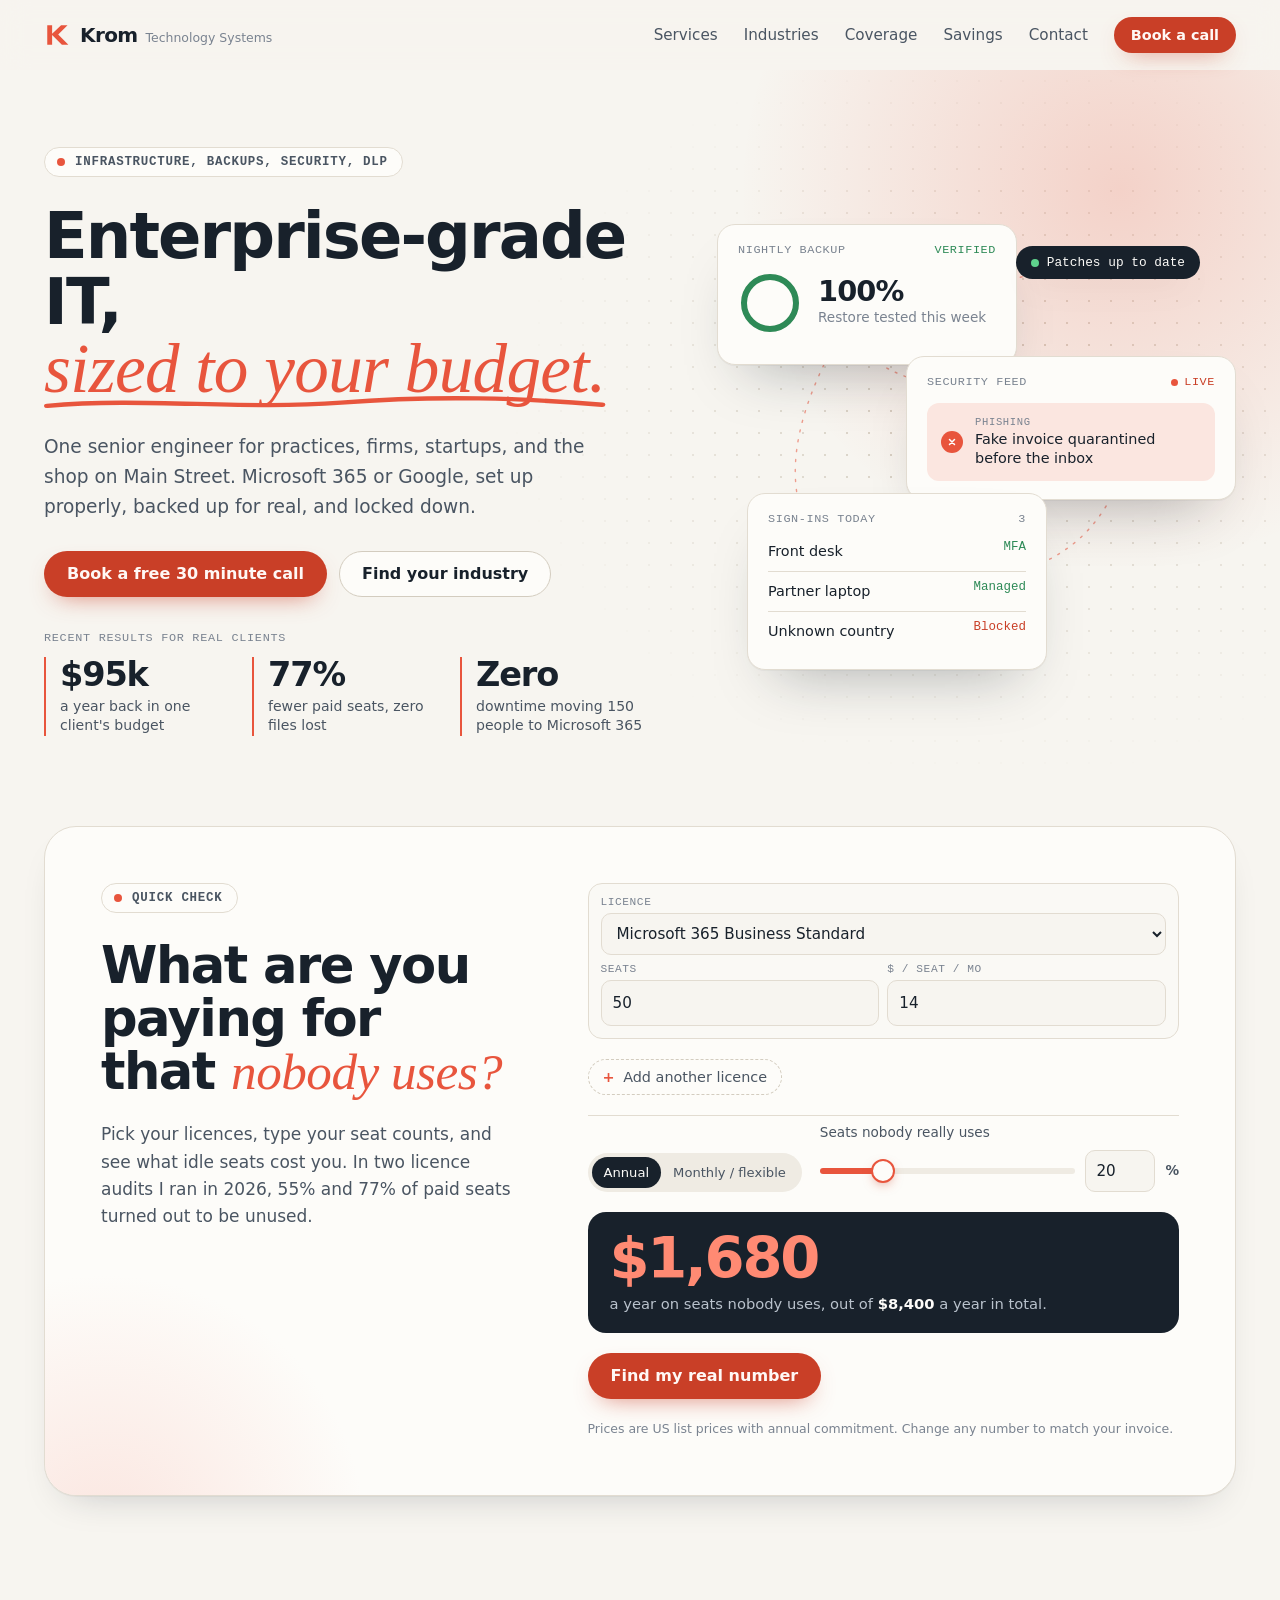
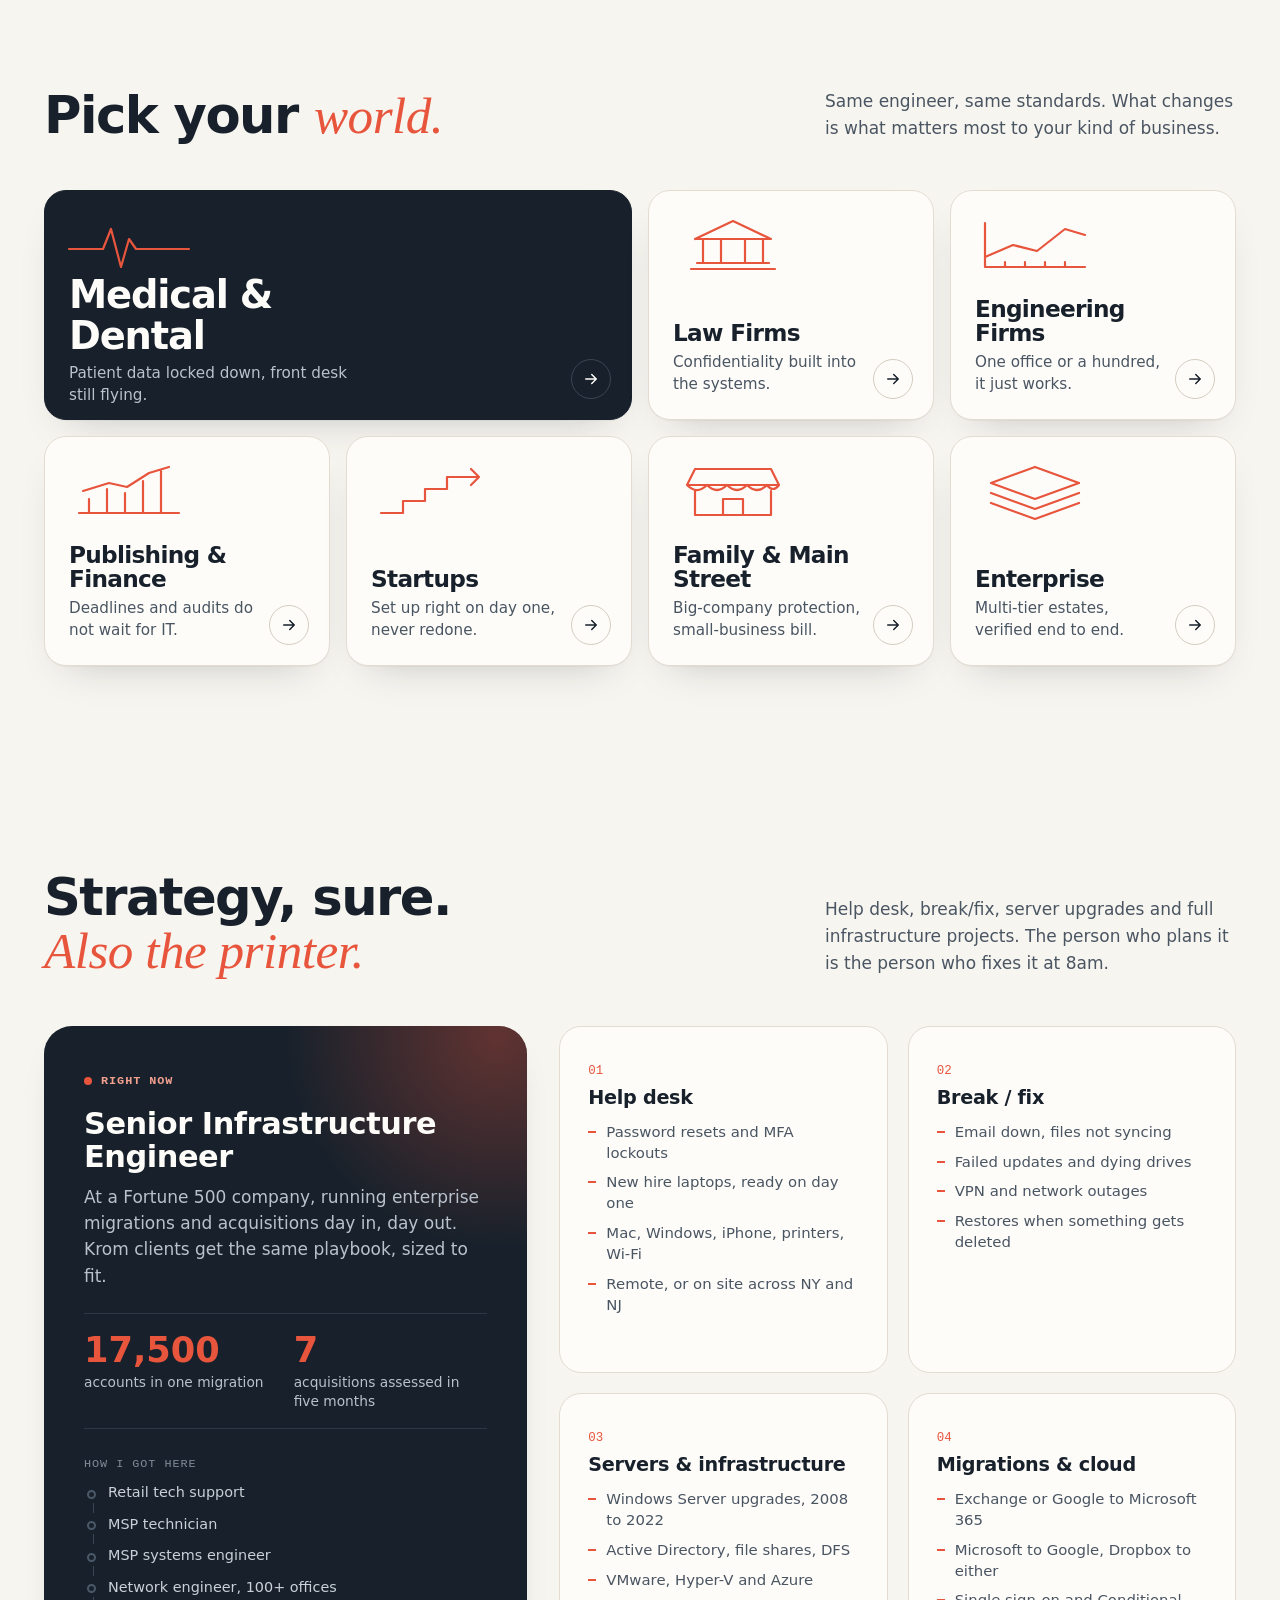
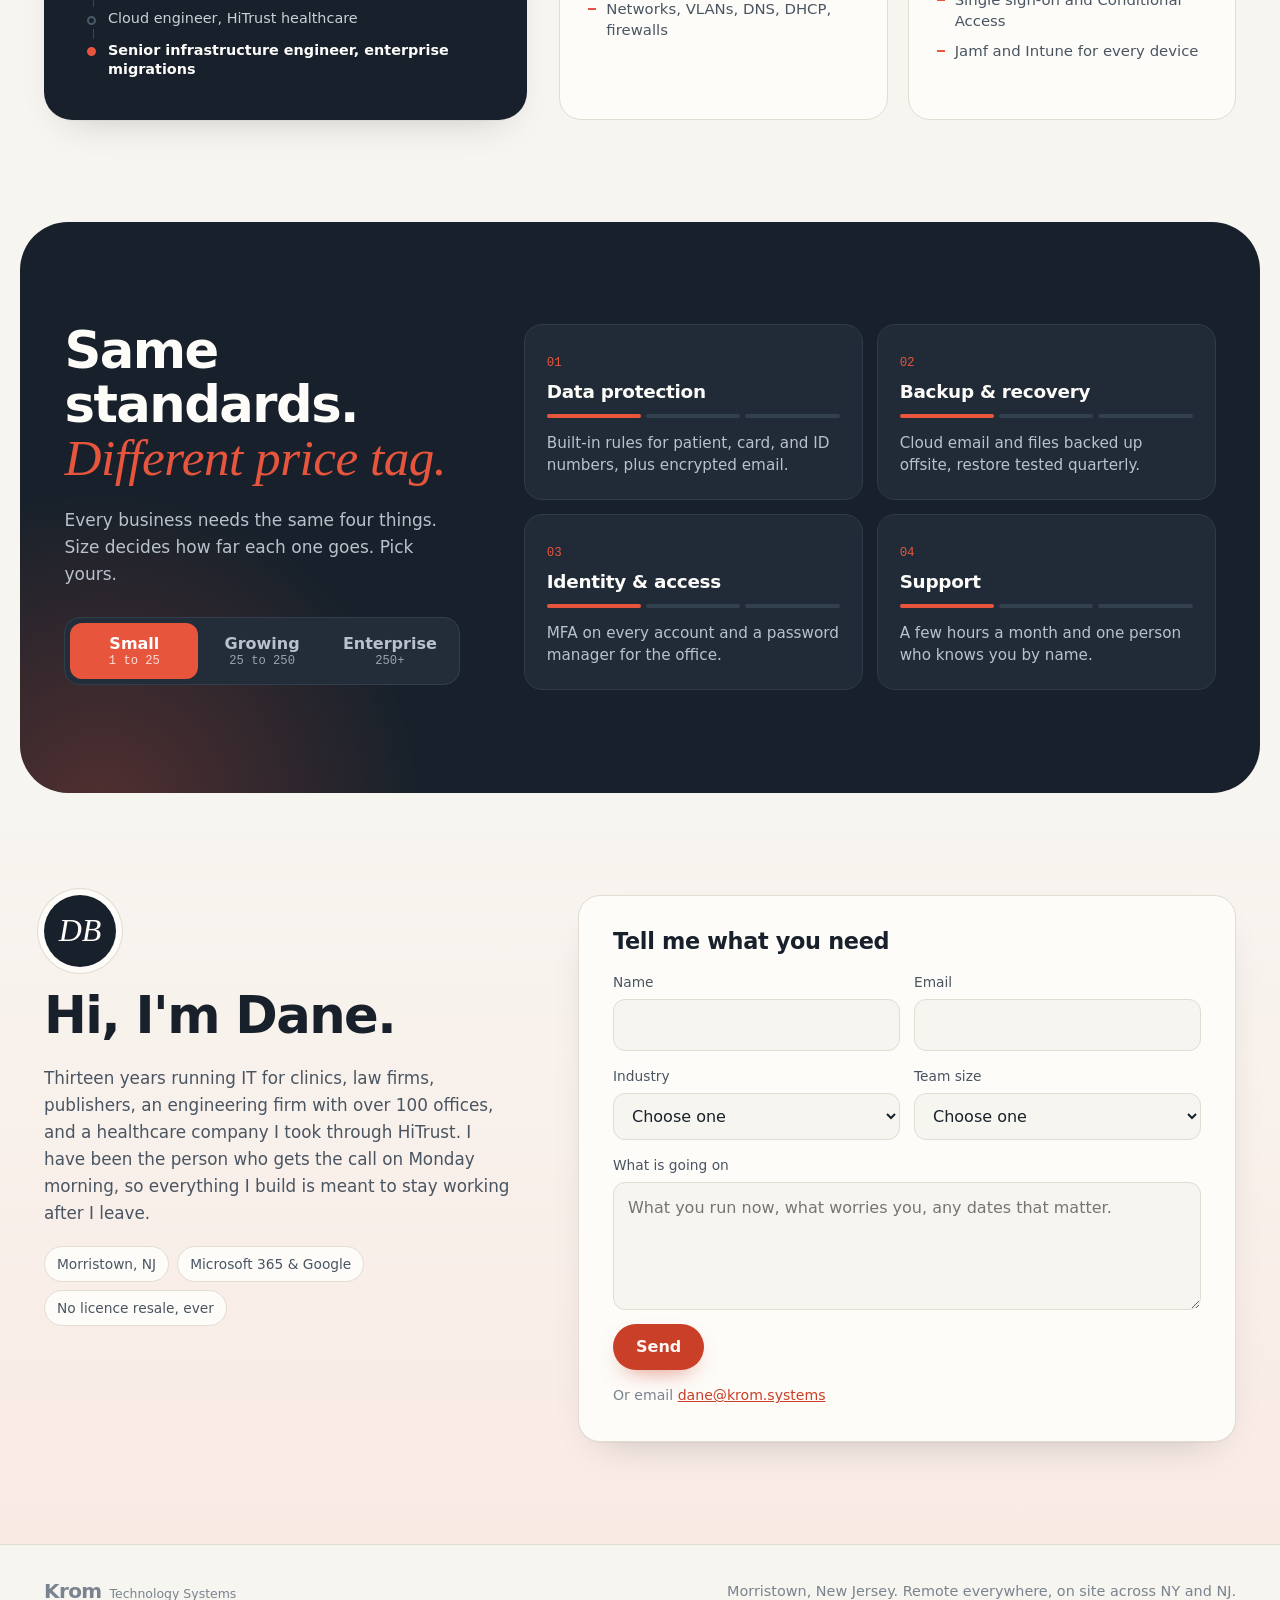
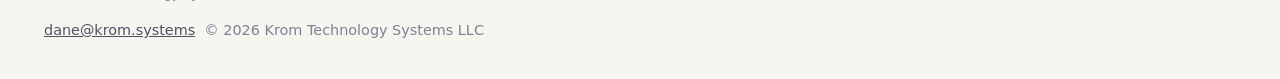
==== commit 85a0c06a: "Services: Right now card with current role (unnamed), stats and career path beside a 2x2 of service " ====
--- a/index.html
+++ b/index.html
@@ -203,17 +203,26 @@
       <h2>Strategy, sure.<br><span class="accent">Also the printer.</span></h2>
       <p>Help desk, break/fix, server upgrades and full infrastructure projects. The person who plans it is the person who fixes it at 8am.</p>
     </div>
-    <div class="svc">
+    <div class="svc-grid">
+      <aside class="now-card" data-reveal>
+        <span class="now-tag"><i aria-hidden="true"></i>Right now</span>
+        <h3>Senior Infrastructure Engineer</h3>
+        <p>At a Fortune 500 company, running enterprise migrations and acquisitions day in, day out. Krom clients get the same playbook, sized to fit.</p>
+        <dl class="now-stats">
+          <div><dt>17,500</dt><dd>accounts in one migration</dd></div>
+          <div><dt>7</dt><dd>acquisitions assessed in five months</dd></div>
+        </dl>
+        <span class="now-label">How I got here</span>
+        <ol class="path">
+          <li>Retail tech support</li><li>MSP technician</li><li>MSP systems engineer</li><li>Network engineer, 100+ offices</li><li>Cloud engineer, HiTrust healthcare</li><li class="here">Senior infrastructure engineer, enterprise migrations</li>
+        </ol>
+      </aside>
+      <div class="svc">
       <div class="svc-col" data-reveal><span class="svc-n">01</span><h3>Help desk</h3><ul><li>Password resets and MFA lockouts</li><li>New hire laptops, ready on day one</li><li>Mac, Windows, iPhone, printers, Wi&#8209;Fi</li><li>Remote, or on site across NY and NJ</li></ul></div>
       <div class="svc-col" data-reveal><span class="svc-n">02</span><h3>Break / fix</h3><ul><li>Email down, files not syncing</li><li>Failed updates and dying drives</li><li>VPN and network outages</li><li>Restores when something gets deleted</li></ul></div>
       <div class="svc-col" data-reveal><span class="svc-n">03</span><h3>Servers & infrastructure</h3><ul><li>Windows Server upgrades, 2008 to 2022</li><li>Active Directory, file shares, DFS</li><li>VMware, Hyper-V and Azure</li><li>Networks, VLANs, DNS, DHCP, firewalls</li></ul></div>
       <div class="svc-col" data-reveal><span class="svc-n">04</span><h3>Migrations & cloud</h3><ul><li>Exchange or Google to Microsoft 365</li><li>Microsoft to Google, Dropbox to either</li><li>Single sign-on and Conditional Access</li><li>Jamf and Intune for every device</li></ul></div>
-    </div>
-    <div class="ladder" data-reveal>
-      <span class="small-h">How I got here</span>
-      <ol>
-        <li>Retail tech support</li><li>MSP technician</li><li>MSP systems engineer</li><li>Network engineer, 100+ offices</li><li>Cloud engineer, HiTrust healthcare</li><li class="now">Krom</li>
-      </ol>
+      </div>
     </div>
   </div>
 </section>
--- a/styles.css
+++ b/styles.css
@@ -504,20 +504,33 @@
 .hero h1 .accent { white-space: nowrap; }
 @media (max-width: 440px) { .hero h1 { font-size: 2.15rem; } }
 
-/* Hands-on services: four open columns, no boxes, then the career ladder */
-.svc { display: grid; grid-template-columns: repeat(4, minmax(0, 1fr)); gap: clamp(20px, 3vw, 40px); }
-.svc-col { border-top: 2px solid var(--ink); padding-top: 18px; }
+/* Hands-on services: "right now" card beside a 2x2 of service blocks */
+.svc-grid { display: grid; grid-template-columns: minmax(0, 5fr) minmax(0, 7fr); gap: clamp(20px, 3vw, 32px); align-items: stretch; }
+.now-card { position: relative; overflow: hidden; isolation: isolate; background: var(--ink); color: var(--paper); border-radius: 28px; padding: clamp(26px, 3.4vw, 40px); box-shadow: var(--shadow); }
+.now-card::before { content: ""; position: absolute; z-index: -1; width: 420px; aspect-ratio: 1; right: -180px; top: -200px; background: radial-gradient(closest-side, rgba(232,85,61,.35), transparent); }
+.now-tag { display: inline-flex; align-items: center; gap: 9px; font: 600 .74rem var(--mono); letter-spacing: .08em; text-transform: uppercase; color: #f3a08f; }
+.now-tag i { width: 8px; height: 8px; border-radius: 50%; background: var(--coral); box-shadow: 0 0 0 0 rgba(232,85,61,.6); animation: ping 2s infinite; }
+.now-card h3 { color: var(--paper); font-size: clamp(1.5rem, 2.4vw, 1.9rem); line-height: 1.1; margin: 14px 0 10px; }
+.now-card p { color: #b9c2cc; margin: 0; line-height: 1.55; }
+.now-stats { display: grid; grid-template-columns: 1fr 1fr; gap: 16px; margin: 24px 0 28px; padding: 18px 0; border-block: 1px solid #2c3845; }
+.now-stats dt { font: 800 clamp(1.7rem, 3vw, 2.2rem) var(--display); color: var(--coral); line-height: 1; }
+.now-stats dd { margin: 6px 0 0; font-size: .86rem; color: #b9c2cc; line-height: 1.35; }
+.now-label { display: block; font: 500 .74rem var(--mono); letter-spacing: .08em; text-transform: uppercase; color: #7f8b98; margin-bottom: 12px; }
+.path { list-style: none; margin: 0; padding: 0; display: grid; gap: 0; }
+.path li { position: relative; padding: 0 0 12px 24px; font-size: .9rem; color: #c9d0d8; line-height: 1.35; }
+.path li::before { content: ""; position: absolute; left: 3px; top: .45em; width: 9px; height: 9px; border-radius: 50%; border: 2px solid #4a5868; background: var(--ink); }
+.path li:not(:last-child)::after { content: ""; position: absolute; left: 9px; top: calc(.45em + 13px); bottom: 2px; width: 1px; background: #3a4654; }
+.path .here { color: var(--paper); font-weight: 600; padding-bottom: 0; }
+.path .here::before { border-color: var(--coral); background: var(--coral); }
+
+.svc { display: grid; grid-template-columns: repeat(2, minmax(0, 1fr)); gap: clamp(14px, 2vw, 20px); }
+.svc-col { background: var(--paper); border: 1px solid var(--line); border-radius: 22px; padding: clamp(20px, 2.4vw, 28px); transition: transform .4s var(--ease), box-shadow .4s var(--ease), border-color .3s; }
+.svc-col:hover { transform: translateY(-3px); box-shadow: var(--shadow); border-color: var(--line-2); }
 .svc-n { font: 500 .78rem var(--mono); color: var(--coral); }
-.svc-col h3 { font-size: 1.25rem; margin: 6px 0 14px; }
-.svc-col ul { list-style: none; margin: 0; padding: 0; display: grid; gap: 10px; }
-.svc-col li { position: relative; padding-left: 18px; color: var(--ink-2); font-size: .95rem; line-height: 1.4; }
-.svc-col li::before { content: ""; position: absolute; left: 0; top: .55em; width: 8px; height: 2px; background: var(--coral); }
-.ladder { margin-top: clamp(40px, 5vw, 64px); }
-.ladder ol { list-style: none; margin: 0; padding: 0; display: flex; flex-wrap: wrap; gap: 10px 30px; align-items: center; }
-.ladder li { position: relative; white-space: nowrap; font-size: .9rem; font-weight: 500; padding: 8px 14px; border-radius: 999px; border: 1px solid var(--line-2); background: var(--paper); color: var(--ink-2); }
-.ladder li:not(:last-child)::after { content: "→"; position: absolute; right: -22px; top: 50%; transform: translateY(-52%); color: var(--coral); }
-.ladder .now { background: var(--ink); color: var(--paper); border-color: var(--ink); }
-@media (max-width: 1020px) { .svc { grid-template-columns: repeat(2, minmax(0, 1fr)); row-gap: 36px; } }
-@media (max-width: 560px) {
-  .svc { grid-template-columns: 1fr; row-gap: 28px; }
-}
+.svc-col h3 { font-size: 1.2rem; margin: 6px 0 14px; }
+.svc-col ul { list-style: none; margin: 0; padding: 0; display: grid; gap: 9px; }
+.svc-col li { position: relative; padding-left: 18px; color: var(--ink-2); font-size: .93rem; line-height: 1.4; }
+.svc-col li::before { content: ""; position: absolute; left: 0; top: .6em; width: 8px; height: 2px; background: var(--coral); }
+@media (max-width: 1020px) { .svc-grid { grid-template-columns: 1fr; } .now-card { order: 2; } }
+@media (max-width: 620px) { .svc { grid-template-columns: 1fr; } }
+@media (prefers-reduced-motion: reduce) { .now-tag i { animation: none; } }
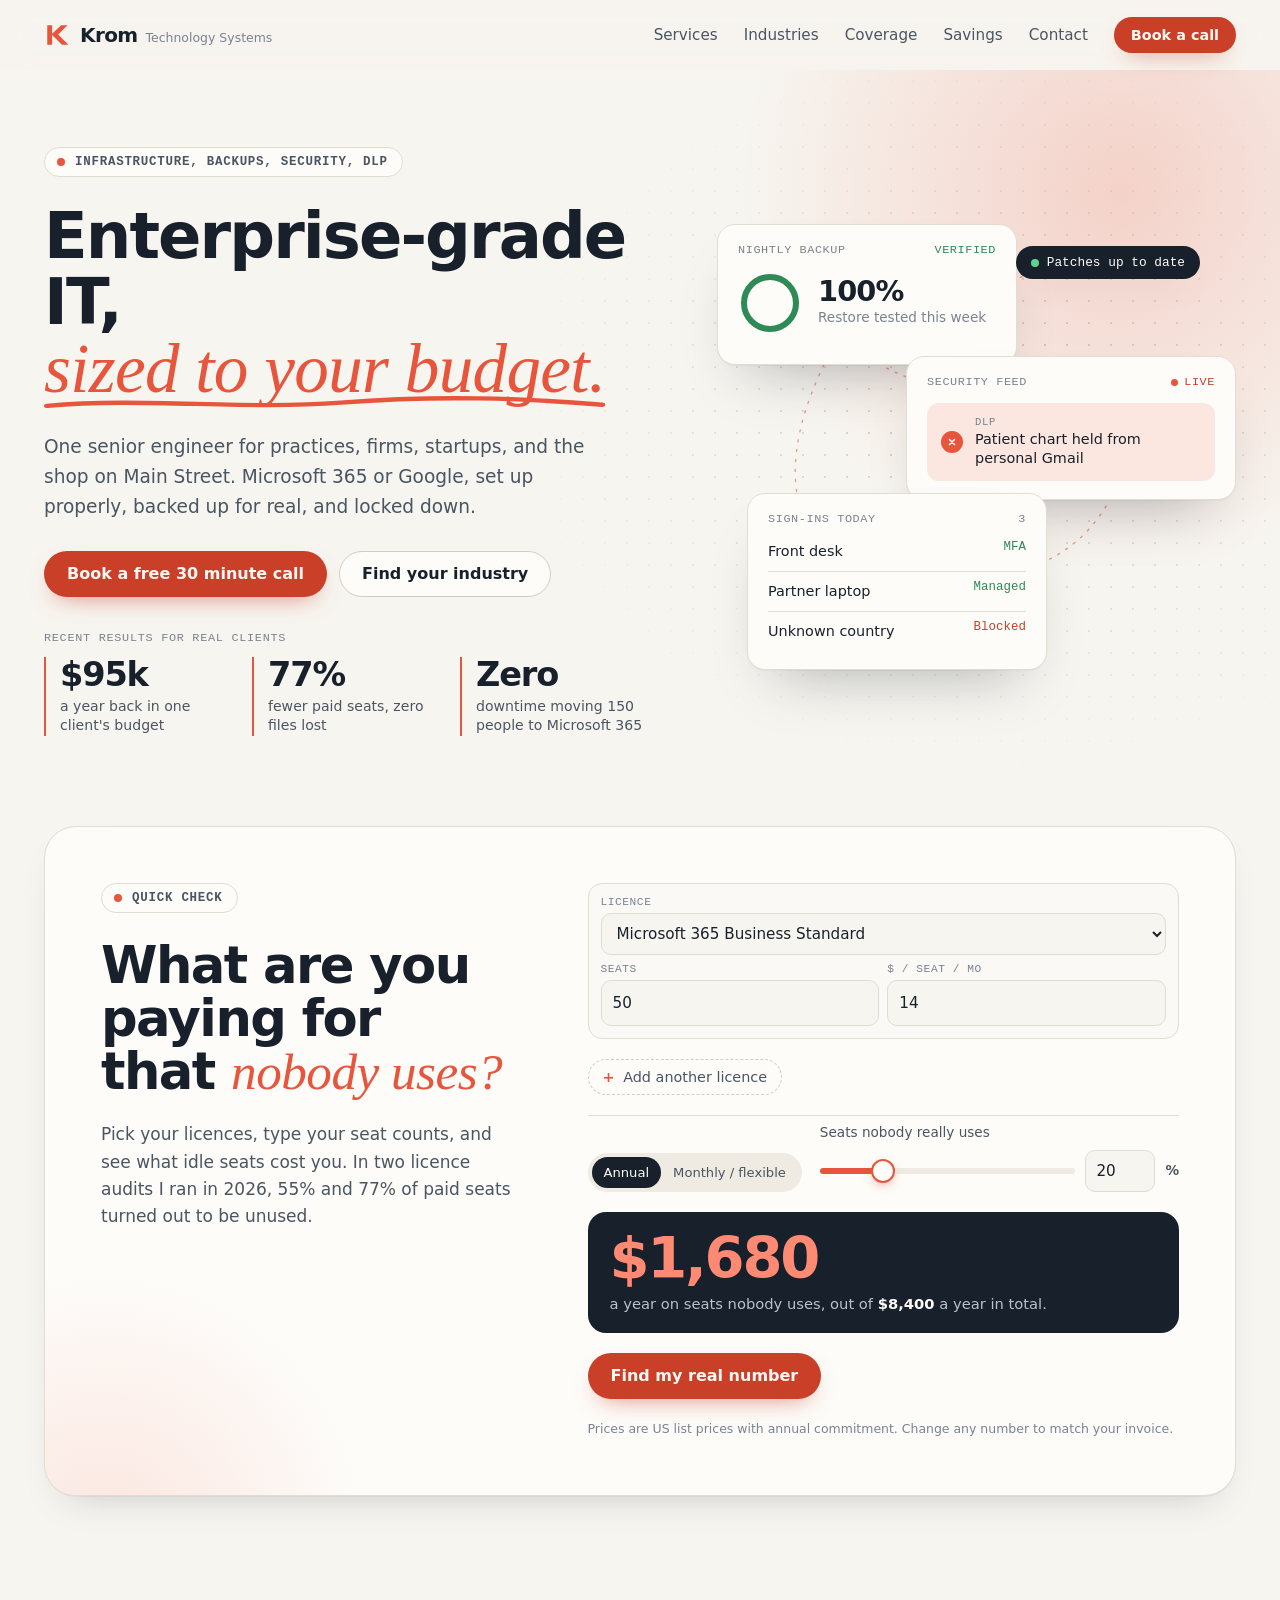
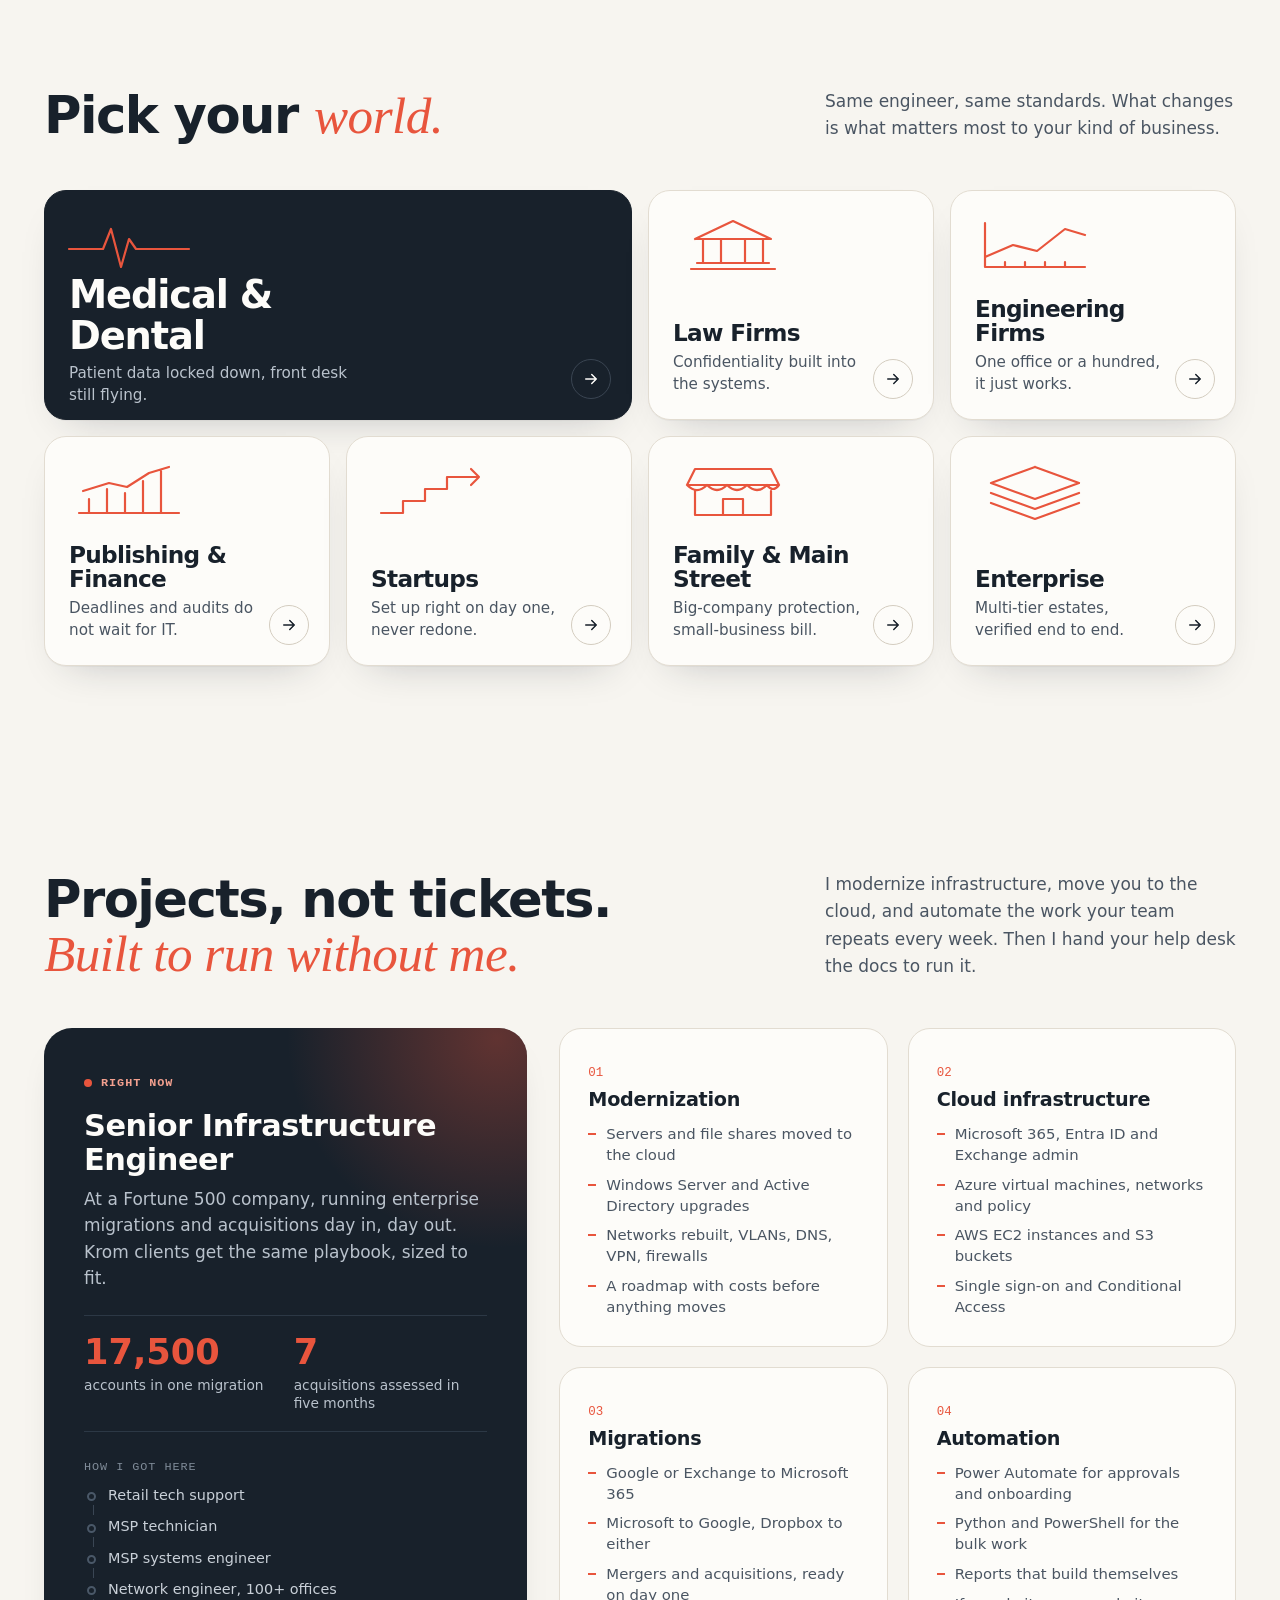
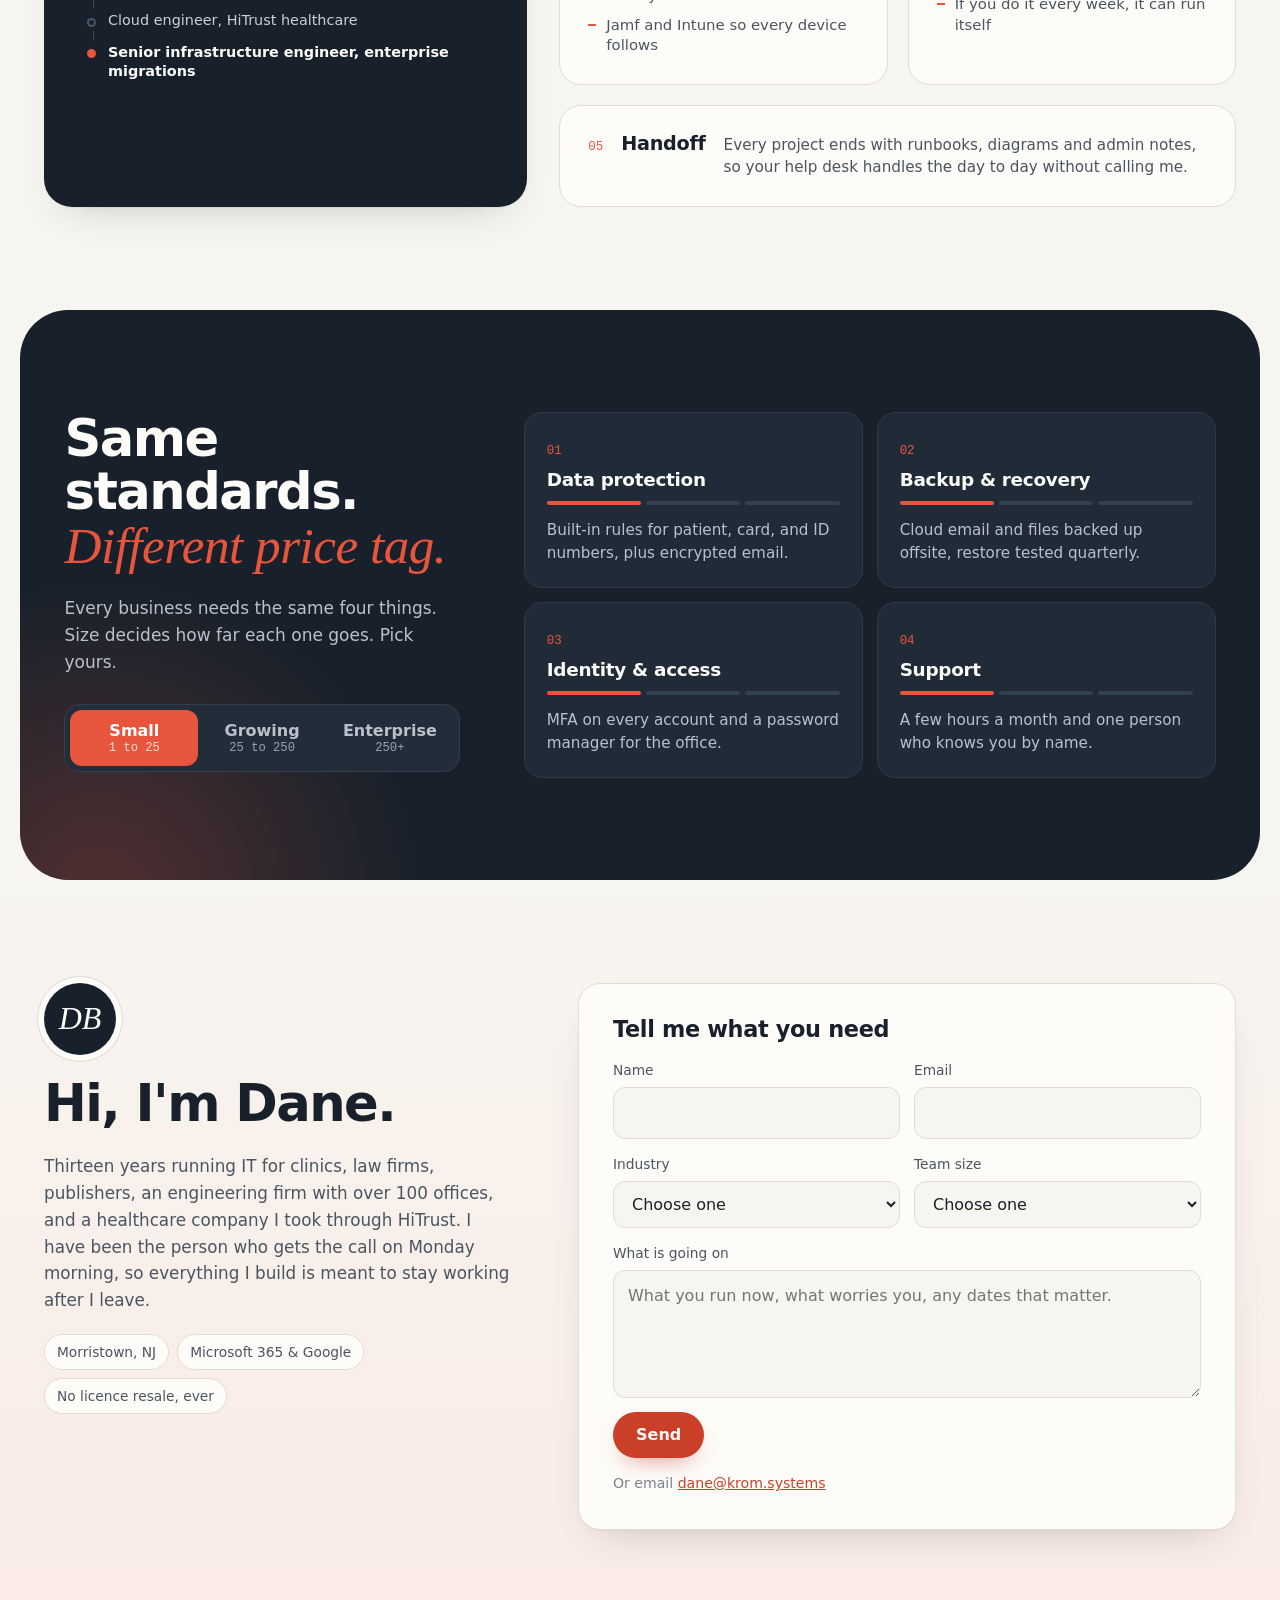
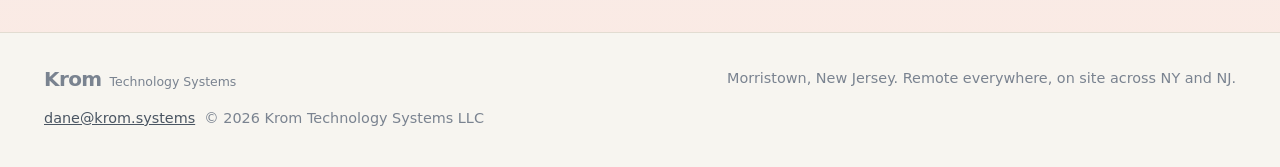
==== commit 11911458: "Services reframed as project work: modernization, cloud infrastructure, migrations, automation, hand" ====
--- a/index.html
+++ b/index.html
@@ -200,8 +200,8 @@
 <section class="section" id="services">
   <div class="wrap">
     <div class="section-head split" data-reveal>
-      <h2>Strategy, sure.<br><span class="accent">Also the printer.</span></h2>
-      <p>Help desk, break/fix, server upgrades and full infrastructure projects. The person who plans it is the person who fixes it at 8am.</p>
+      <h2>Projects, not tickets.<br><span class="accent">Built to run without me.</span></h2>
+      <p>I modernize infrastructure, move you to the cloud, and automate the work your team repeats every week. Then I hand your help desk the docs to run it.</p>
     </div>
     <div class="svc-grid">
       <aside class="now-card" data-reveal>
@@ -218,10 +218,11 @@
         </ol>
       </aside>
       <div class="svc">
-      <div class="svc-col" data-reveal><span class="svc-n">01</span><h3>Help desk</h3><ul><li>Password resets and MFA lockouts</li><li>New hire laptops, ready on day one</li><li>Mac, Windows, iPhone, printers, Wi&#8209;Fi</li><li>Remote, or on site across NY and NJ</li></ul></div>
-      <div class="svc-col" data-reveal><span class="svc-n">02</span><h3>Break / fix</h3><ul><li>Email down, files not syncing</li><li>Failed updates and dying drives</li><li>VPN and network outages</li><li>Restores when something gets deleted</li></ul></div>
-      <div class="svc-col" data-reveal><span class="svc-n">03</span><h3>Servers & infrastructure</h3><ul><li>Windows Server upgrades, 2008 to 2022</li><li>Active Directory, file shares, DFS</li><li>VMware, Hyper-V and Azure</li><li>Networks, VLANs, DNS, DHCP, firewalls</li></ul></div>
-      <div class="svc-col" data-reveal><span class="svc-n">04</span><h3>Migrations & cloud</h3><ul><li>Exchange or Google to Microsoft 365</li><li>Microsoft to Google, Dropbox to either</li><li>Single sign-on and Conditional Access</li><li>Jamf and Intune for every device</li></ul></div>
+      <div class="svc-col" data-reveal><span class="svc-n">01</span><h3>Modernization</h3><ul><li>Servers and file shares moved to the cloud</li><li>Windows Server and Active Directory upgrades</li><li>Networks rebuilt, VLANs, DNS, VPN, firewalls</li><li>A roadmap with costs before anything moves</li></ul></div>
+      <div class="svc-col" data-reveal><span class="svc-n">02</span><h3>Cloud infrastructure</h3><ul><li>Microsoft 365, Entra ID and Exchange admin</li><li>Azure virtual machines, networks and policy</li><li>AWS EC2 instances and S3 buckets</li><li>Single sign-on and Conditional Access</li></ul></div>
+      <div class="svc-col" data-reveal><span class="svc-n">03</span><h3>Migrations</h3><ul><li>Google or Exchange to Microsoft 365</li><li>Microsoft to Google, Dropbox to either</li><li>Mergers and acquisitions, ready on day one</li><li>Jamf and Intune so every device follows</li></ul></div>
+      <div class="svc-col" data-reveal><span class="svc-n">04</span><h3>Automation</h3><ul><li>Power Automate for approvals and onboarding</li><li>Python and PowerShell for the bulk work</li><li>Reports that build themselves</li><li>If you do it every week, it can run itself</li></ul></div>
+      <div class="svc-col svc-wide" data-reveal><span class="svc-n">05</span><h3>Handoff</h3><p>Every project ends with runbooks, diagrams and admin notes, so your help desk handles the day to day without calling me.</p></div>
       </div>
     </div>
   </div>
--- a/styles.css
+++ b/styles.css
@@ -534,3 +534,7 @@
 @media (max-width: 1020px) { .svc-grid { grid-template-columns: 1fr; } .now-card { order: 2; } }
 @media (max-width: 620px) { .svc { grid-template-columns: 1fr; } }
 @media (prefers-reduced-motion: reduce) { .now-tag i { animation: none; } }
+.svc-wide { grid-column: 1 / -1; display: grid; grid-template-columns: auto auto 1fr; align-items: baseline; gap: 6px 18px; }
+.svc-wide h3 { margin: 0; }
+.svc-wide p { margin: 0; color: var(--ink-2); font-size: .95rem; line-height: 1.45; }
+@media (max-width: 620px) { .svc-wide { grid-template-columns: 1fr; } }
